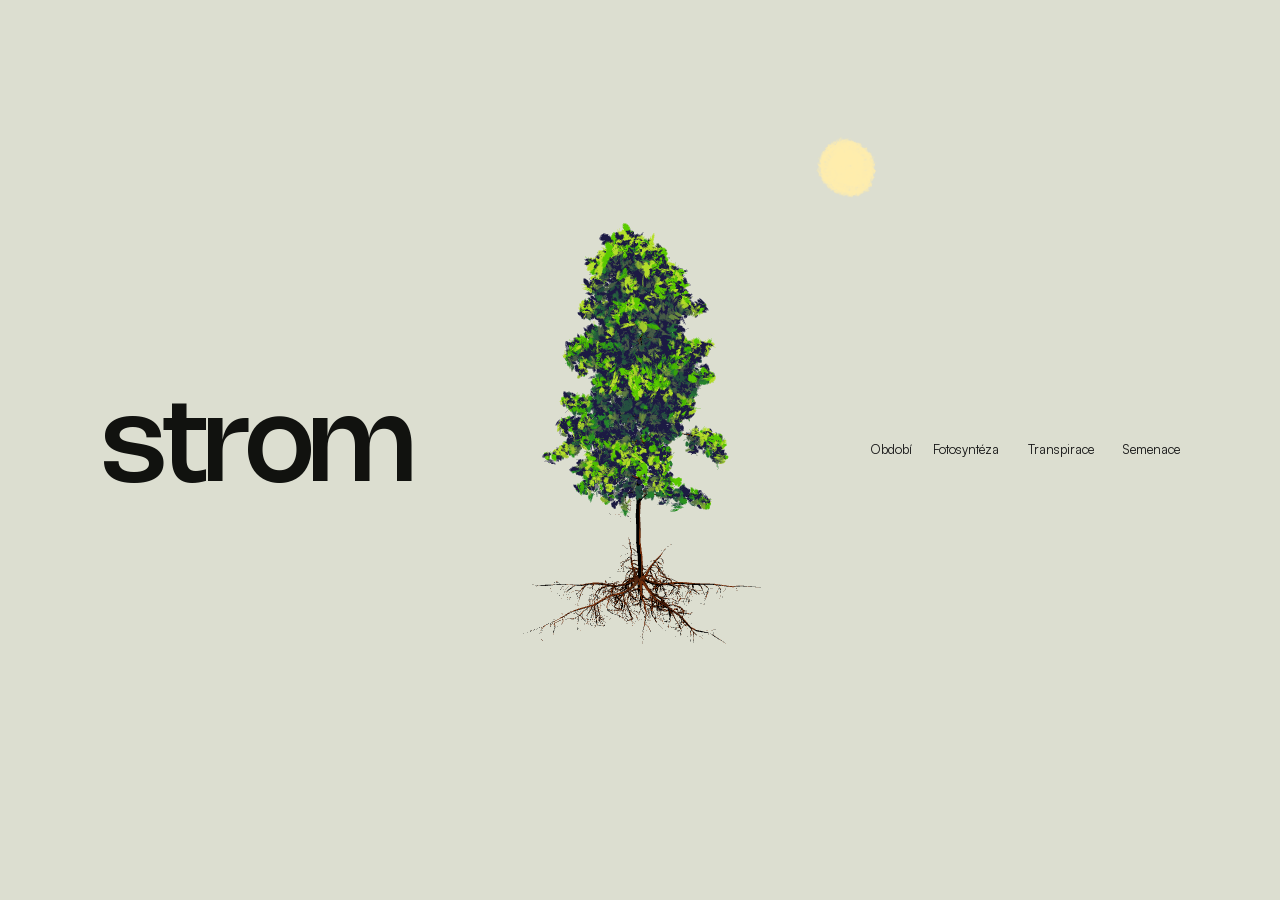
==== pages_build/web_viewer/index.html @ 710487c5 "Set default leaf count to 50000" ====
<!DOCTYPE html>
<html lang="cs">

<head>
  <meta charset="UTF-8">
  <meta name="viewport" content="width=device-width, initial-scale=1.0">
  <title>Život buku — interaktivní strom</title>

  <link rel="preload" href="./web_assets/fonts/Nohemi-VF.ttf" as="font" type="font/ttf" crossorigin>
  <link rel="preload" href="./web_assets/fonts/Satoshi-Variable.ttf" as="font" type="font/ttf" crossorigin>

  <script type="importmap">
  {
    "imports": {
      "three": "./web_assets/vendor/three.module.js",
      "three/addons/": "./web_assets/jsm/"
    }
  }
  </script>

  <style>
    :root {
      --bg-studio: #dcded0;
      --bg-dark: #0f1115;
      --bg-panel: rgba(18, 20, 26, 0.78);
      --bg-panel-border: rgba(255, 255, 255, 0.08);
      --bg-card: rgba(255, 255, 255, 0.04);
      --bg-card-hover: rgba(255, 255, 255, 0.08);
      --accent: #22c55e;
      --accent-glow: rgba(34, 197, 94, 0.25);
      --accent-autumn: #f59e0b;
      --text-main: #f3f4f6;
      --text-muted: #9ca3af;
      --text-dim: #6b7280;
      --font-sans: 'Inter', -apple-system, BlinkMacSystemFont, sans-serif;
      --font-mono: 'JetBrains Mono', monospace;
    }

    * {
      box-sizing: border-box;
      margin: 0;
      padding: 0;
      -webkit-font-smoothing: antialiased;
      user-select: none;
    }

    body {
      font-family: var(--font-sans);
      background-color: var(--bg-studio);
      color: var(--text-main);
      width: 100vw;
      height: 100vh;
      overflow: hidden;
      position: relative;
    }

    #canvas3d {
      position: absolute;
      top: 0;
      left: 0;
      width: 100%;
      height: 100%;
      z-index: 1;
      display: block;
      outline: none;
    }

    /* HEADER BAR */
    .top-bar {
      position: absolute;
      top: 16px;
      left: 20px;
      right: 20px;
      z-index: 10;
      display: flex;
      justify-content: flex-end;
      align-items: center;
      pointer-events: none;
    }

    .brand-card {
      pointer-events: auto;
      background: var(--bg-panel);
      backdrop-filter: blur(16px);
      -webkit-backdrop-filter: blur(16px);
      border: 1px solid var(--bg-panel-border);
      padding: 10px 18px;
      border-radius: 14px;
      display: flex;
      align-items: center;
      gap: 14px;
      box-shadow: 0 10px 30px rgba(0, 0, 0, 0.25);
    }

    .brand-icon {
      width: 38px;
      height: 38px;
      background: linear-gradient(135deg, #22c55e, #15803d);
      border-radius: 10px;
      display: flex;
      align-items: center;
      justify-content: center;
      font-size: 20px;
      box-shadow: 0 4px 12px var(--accent-glow);
    }

    .brand-info h1 {
      font-size: 15px;
      font-weight: 600;
      letter-spacing: -0.01em;
      color: #fff;
    }

    .brand-info p {
      font-size: 11px;
      color: var(--text-muted);
      font-family: var(--font-mono);
    }

    .top-actions {
      pointer-events: auto;
      display: flex;
      align-items: center;
      gap: 10px;
    }

    .manager-controlled.manager-hidden {
      display: none !important;
    }

    body[data-chapter="intro"] .time-playback-panel,
    body[data-chapter="intro"] .manager-controlled {
      display: none !important;
    }

    body:not(.manager-open) #chapterShared {
      display: none !important;
    }

    .action-btn {
      background: var(--bg-panel);
      backdrop-filter: blur(14px);
      border: 1px solid var(--bg-panel-border);
      color: var(--text-main);
      padding: 9px 14px;
      border-radius: 10px;
      font-size: 12px;
      font-weight: 500;
      display: flex;
      align-items: center;
      gap: 8px;
      cursor: pointer;
      transition: all 0.2s cubic-bezier(0.16, 1, 0.3, 1);
      box-shadow: 0 4px 14px rgba(0, 0, 0, 0.2);
    }

    .action-btn:hover {
      background: rgba(255, 255, 255, 0.12);
      border-color: rgba(255, 255, 255, 0.2);
      transform: translateY(-1px);
    }

    .action-btn.active {
      background: var(--accent);
      color: #000;
      font-weight: 600;
      border-color: var(--accent);
      box-shadow: 0 4px 15px var(--accent-glow);
    }

    /* CONTROL DRAWER / PANEL */
    .controls-panel {
      position: absolute;
      top: 80px;
      left: 20px;
      bottom: 20px;
      width: 340px;
      max-width: calc(100vw - 40px);
      background: var(--bg-panel);
      backdrop-filter: blur(20px);
      -webkit-backdrop-filter: blur(20px);
      border: 1px solid var(--bg-panel-border);
      border-radius: 18px;
      z-index: 10;
      display: flex;
      flex-direction: column;
      box-shadow: 0 20px 45px rgba(0, 0, 0, 0.35);
      transition: transform 0.35s cubic-bezier(0.16, 1, 0.3, 1), opacity 0.35s ease;
      overflow: hidden;
    }

    .controls-panel.collapsed {
      transform: translateX(-370px);
      opacity: 0;
      pointer-events: none;
    }

    .panel-header {
      padding: 16px 18px;
      border-bottom: 1px solid var(--bg-panel-border);
      display: flex;
      justify-content: space-between;
      align-items: center;
    }

    .panel-header h2 {
      font-size: 13px;
      font-weight: 600;
      text-transform: uppercase;
      letter-spacing: 0.08em;
      color: var(--text-muted);
    }

    .panel-content {
      padding: 16px 18px;
      overflow-y: auto;
      flex: 1;
      display: flex;
      flex-direction: column;
      gap: 18px;
    }

    .panel-content::-webkit-scrollbar {
      width: 4px;
    }

    .panel-content::-webkit-scrollbar-thumb {
      background: rgba(255, 255, 255, 0.15);
      border-radius: 4px;
    }

    .section-title {
      font-size: 11px;
      font-weight: 600;
      text-transform: uppercase;
      letter-spacing: 0.05em;
      color: var(--text-dim);
      margin-bottom: 8px;
      display: flex;
      align-items: center;
      gap: 6px;
    }

    /* CONTROL GROUPS */
    .control-box {
      background: var(--bg-card);
      border: 1px solid rgba(255, 255, 255, 0.05);
      border-radius: 12px;
      padding: 12px;
      display: flex;
      flex-direction: column;
      gap: 10px;
    }

    /* TOGGLE SWITCHES */
    .toggle-row {
      display: flex;
      justify-content: space-between;
      align-items: center;
      font-size: 12.5px;
      font-weight: 500;
      cursor: pointer;
    }

    .toggle-row:hover span {
      color: #fff;
    }

    .switch {
      position: relative;
      width: 36px;
      height: 20px;
    }

    .switch input {
      opacity: 0;
      width: 0;
      height: 0;
    }

    .slider-switch {
      position: absolute;
      cursor: pointer;
      top: 0;
      left: 0;
      right: 0;
      bottom: 0;
      background-color: rgba(255, 255, 255, 0.15);
      transition: .3s;
      border-radius: 20px;
    }

    .slider-switch:before {
      position: absolute;
      content: "";
      height: 14px;
      width: 14px;
      left: 3px;
      bottom: 3px;
      background-color: white;
      transition: .3s;
      border-radius: 50%;
    }

    input:checked+.slider-switch {
      background-color: var(--accent);
    }

    input:checked+.slider-switch:before {
      transform: translateX(16px);
      background-color: #000;
    }

    /* RANGE SLIDERS */
    .slider-group {
      display: flex;
      flex-direction: column;
      gap: 6px;
    }

    .slider-label {
      display: flex;
      justify-content: space-between;
      font-size: 12px;
      color: var(--text-muted);
    }

    .slider-val {
      font-family: var(--font-mono);
      font-size: 11px;
      color: #fff;
    }

    input[type=range] {
      -webkit-appearance: none;
      width: 100%;
      background: rgba(255, 255, 255, 0.1);
      height: 5px;
      border-radius: 3px;
      outline: none;
    }

    input[type=range]::-webkit-slider-thumb {
      -webkit-appearance: none;
      appearance: none;
      width: 14px;
      height: 14px;
      border-radius: 50%;
      background: var(--accent);
      cursor: pointer;
      box-shadow: 0 0 8px var(--accent-glow);
      transition: transform 0.1s;
    }

    input[type=range]::-webkit-slider-thumb:hover {
      transform: scale(1.2);
    }

    /* BUTTON GRIDS */
    .btn-grid {
      display: grid;
      grid-template-columns: repeat(2, 1fr);
      gap: 6px;
    }

    .grid-btn {
      background: var(--bg-card);
      border: 1px solid rgba(255, 255, 255, 0.06);
      color: var(--text-main);
      padding: 8px 10px;
      border-radius: 8px;
      font-size: 11.5px;
      font-weight: 500;
      text-align: center;
      cursor: pointer;
      transition: all 0.2s;
    }

    .grid-btn:hover {
      background: var(--bg-card-hover);
      border-color: rgba(255, 255, 255, 0.15);
      color: #fff;
    }

    .grid-btn.active {
      background: rgba(34, 197, 94, 0.15);
      border-color: var(--accent);
      color: var(--accent);
      font-weight: 600;
    }

    /* SEASON PRESETS */
    .season-btn-row {
      display: grid;
      grid-template-columns: repeat(4, 1fr);
      gap: 5px;
    }

    .season-btn {
      padding: 7px 4px;
      font-size: 10.5px;
      border-radius: 7px;
      background: var(--bg-card);
      border: 1px solid rgba(255, 255, 255, 0.06);
      color: var(--text-muted);
      cursor: pointer;
      text-align: center;
      transition: all 0.2s;
    }

    .season-btn:hover {
      color: #fff;
      background: var(--bg-card-hover);
    }

    .season-btn.active {
      color: #000;
      font-weight: 600;
    }

    .season-btn.active[data-season="spring"] {
      background: #4ade80;
    }

    .season-btn.active[data-season="summer"] {
      background: #22c55e;
    }

    .season-btn.active[data-season="autumn"] {
      background: #f59e0b;
    }

    .season-btn.active[data-season="latefall"] {
      background: #ea580c;
    }

    /* HUD BOTTOM BAR */
    .hud-bottom {
      position: absolute;
      bottom: 20px;
      right: 20px;
      z-index: 10;
      display: flex;
      gap: 12px;
      pointer-events: none;
    }

    .time-playback-buttons {
      display: flex;
      flex-wrap: nowrap;
      gap: 5px;
    }

    .time-playback-panel {
      pointer-events: auto;
      padding: 8px;
      border: 1px solid var(--bg-panel-border);
      border-radius: 12px;
      background: var(--bg-panel);
      backdrop-filter: blur(14px);
      box-shadow: 0 4px 15px rgba(0, 0, 0, .2);
    }

    .time-playback-buttons button {
      width: 48px;
      height: 48px;
      display: inline-flex;
      align-items: center;
      justify-content: center;
      padding: 6px;
      border: 1px solid var(--bg-panel-border);
      border-radius: 7px;
      background: rgba(255, 255, 255, .05);
      color: var(--text-main);
      font: inherit;
      cursor: pointer;
    }

    .time-playback-buttons button:hover {
      background: rgba(255, 255, 255, .12);
    }

    .time-playback-buttons button[aria-pressed="true"] {
      color: #f6c85f;
      border-color: #f6c85f;
    }

    .time-playback-buttons svg {
      width: 28px;
      height: 28px;
      fill: currentColor;
    }

    .time-playback-buttons .time-pause-play {
      display: none;
    }

    .time-playback-buttons button[aria-pressed="true"] .time-pause-bars {
      display: none;
    }

    .time-playback-buttons button[aria-pressed="true"] .time-pause-play {
      display: inline;
    }

    .time-playback-buttons button:focus-visible {
      outline: 2px solid #f6c85f;
      outline-offset: 2px;
    }

    @media (max-width: 700px) {
      .hud-bottom {
        left: 10px;
        right: 10px;
        bottom: 10px;
        flex-wrap: wrap;
        justify-content: flex-end;
        gap: 6px;
      }

      .stat-pill {
        padding: 7px 9px;
        font-size: 9px;
      }
    }

    .stat-pill {
      pointer-events: auto;
      background: var(--bg-panel);
      backdrop-filter: blur(14px);
      border: 1px solid var(--bg-panel-border);
      border-radius: 12px;
      padding: 8px 14px;
      display: flex;
      align-items: center;
      gap: 8px;
      font-family: var(--font-mono);
      font-size: 11px;
      color: var(--text-muted);
      box-shadow: 0 4px 15px rgba(0, 0, 0, 0.2);
    }

    .stat-pill strong {
      color: #fff;
      font-weight: 600;
    }

    .stat-dot {
      width: 7px;
      height: 7px;
      border-radius: 50%;
      background: var(--accent);
      box-shadow: 0 0 6px var(--accent);
    }

    /* LOADING SCREEN */
    #loader {
      position: absolute;
      top: 0;
      left: 0;
      width: 100%;
      height: 100%;
      background: #11141a;
      z-index: 100;
      display: flex;
      flex-direction: column;
      align-items: center;
      justify-content: center;
      gap: 18px;
      transition: opacity 0.5s ease, visibility 0.5s;
    }

    #loader.hidden {
      opacity: 0;
      visibility: hidden;
      pointer-events: none;
    }

    .spinner {
      width: 50px;
      height: 50px;
      border: 3px solid rgba(34, 197, 94, 0.15);
      border-top-color: var(--accent);
      border-radius: 50%;
      animation: spin 0.9s cubic-bezier(0.5, 0, 0.5, 1) infinite;
    }

    @keyframes spin {
      to {
        transform: rotate(360deg);
      }
    }

    .load-text {
      font-size: 14px;
      font-weight: 500;
      color: #fff;
      letter-spacing: -0.01em;
    }

    .load-subtext {
      font-size: 11.5px;
      color: var(--text-muted);
      font-family: var(--font-mono);
    }

    .progress-bar-container {
      width: 260px;
      height: 5px;
      background: rgba(255, 255, 255, 0.1);
      border-radius: 3px;
      overflow: hidden;
    }

    .progress-bar {
      width: 0%;
      height: 100%;
      background: linear-gradient(90deg, #22c55e, #a3e635);
      transition: width 0.2s ease;
    }

    /* TOAST MESSAGE */
    #toast {
      position: absolute;
      top: 80px;
      left: 50%;
      transform: translateX(-50%) translateY(-20px);
      background: rgba(18, 20, 26, 0.9);
      backdrop-filter: blur(12px);
      border: 1px solid rgba(255, 255, 255, 0.15);
      color: #fff;
      padding: 10px 20px;
      border-radius: 10px;
      font-size: 12.5px;
      font-weight: 500;
      opacity: 0;
      pointer-events: none;
      transition: all 0.3s cubic-bezier(0.16, 1, 0.3, 1);
      z-index: 50;
      box-shadow: 0 10px 25px rgba(0, 0, 0, 0.3);
    }

    #toast.show {
      transform: translateX(-50%) translateY(0);
      opacity: 1;
    }

    /* DRIP ZONE HOVER WINDOW (MONOCHROMATIC & NO EMOJI) */
    .drip-hover-card {
      position: fixed;
      z-index: 90;
      background: #14171d;
      border: 1px solid rgba(255, 255, 255, 0.16);
      border-radius: 8px;
      padding: 10px 14px;
      width: 250px;
      box-shadow: 0 12px 28px rgba(0, 0, 0, 0.55);
      pointer-events: none;
      opacity: 0;
      transform: translate(-50%, -100%) translateY(4px);
      transition: opacity 0.18s ease, transform 0.18s cubic-bezier(0.16, 1, 0.3, 1);
    }

    .drip-hover-card.visible {
      opacity: 1;
      transform: translate(-50%, -100%) translateY(-14px);
    }

    .drip-hover-title {
      font-size: 13px;
      font-weight: 600;
      color: #ffffff;
      margin-bottom: 4px;
      letter-spacing: -0.01em;
    }

    .drip-hover-desc {
      font-size: 11px;
      line-height: 1.45;
      color: #9ca3af;
      font-weight: 400;
    }
  </style>
  <link rel="stylesheet" href="./kapitoly/chapters.css?v=soon-title-3">
  <link rel="stylesheet" href="./okna/tree_annotations.css?v=affinity-double-rail-6">
  <link rel="stylesheet" href="./okna/element_ui_okna_vzhled.css?v=adjustable-value-1">
</head>

<body>

  <!-- 3D Canvas -->
  <canvas id="canvas3d"></canvas>
  <p class="chapter-sun-title" lang="en">soon ....</p>

  <!-- Top Bar -->
  <div class="top-bar">
    <div class="top-actions">
      <button class="action-btn manager-controlled manager-hidden" id="btnSaveCameraView"
        title="Uložit tento pohled kamery pro příští spuštění">
        <span>⌖ Uložit pohled</span>
      </button>
      <button class="action-btn manager-controlled manager-hidden" id="btnTogglePanel" title="Zobrazit/skrýt nastavení">
        <span>⚙ Nastavení</span>
      </button>
    </div>
  </div>

  <!-- Left Control Panel -->
  <div class="controls-panel" id="controlsPanel">
    <div class="panel-header">
      <h2>Nastavení modelu & scény</h2>
      <span class="slider-val">FPS: <strong id="valFps">—</strong></span>
      <button class="action-btn" id="btnClosePanel" style="padding: 4px 8px; font-size: 10px;">✕</button>
    </div>

    <div class="panel-content">
      <!-- 1. ROČNÍ OBDOBÍ / LISTOVÍ -->
      <div class="control-box">
        <div class="section-title">🍃 Sezóna & Barva listí</div>
        <div class="season-btn-row">
          <button class="season-btn" data-season="spring">Jaro</button>
          <button class="season-btn" data-season="summer">Léto</button>
          <button class="season-btn active" data-season="autumn">Podzim</button>
          <button class="season-btn" data-season="latefall">Pozdní</button>
        </div>
        <div class="slider-group" style="margin-top: 4px;">
          <div class="slider-label">
            <span>Posun barevného tónu</span>
            <span class="slider-val" id="valSeason">50 %</span>
          </div>
          <input type="range" id="sliderSeason" min="0" max="100" value="50"
            title="Nejdřív schnou listy s nejdelší cestou po větvích od paty kmene. Skupiny listů mají mírně náhodné pořadí. Barva stínu zůstává stejná.">
        </div>
        <div class="slider-group" style="margin-top: 12px;">
          <div class="slider-label">
            <label for="sliderDryingSpeed">Rychlost přechodu do červené</label>
            <span class="slider-val" id="valDryingSpeed">0,50×</span>
          </div>
          <input type="range" id="sliderDryingSpeed" min="1" max="300" step="1" value="50"
            title="Rozsah 0,01× až 3,00×. Doleva: pomalejší přechod přes žlutou a oranžovou. Doprava: rychlejší přechod do červené.">
        </div>
        <div class="slider-group" style="margin-top: 12px;">
          <div class="slider-label">
            <label for="sliderYellowPhase">Délka žluté fáze</label>
            <span class="slider-val" id="valYellowPhase">65 %</span>
          </div>
          <input type="range" id="sliderYellowPhase" min="0" max="100" step="1" value="65"
            title="Doleva: rychlejší přechod ze žluté do červené. Doprava: delší žlutá fáze až do 100 %.">
        </div>
        <div class="slider-group" style="margin-top: 12px;">
          <div class="slider-label">
            <label for="sliderLeafFallSpeed">Rychlost padání listů</label>
            <span class="slider-val" id="valLeafFallSpeed">150 %</span>
          </div>
          <input type="range" id="sliderLeafFallSpeed" min="25" max="300" step="5" value="150"
            title="Doleva: pomalejší padání. Doprava: rychlejší padání.">
        </div>
        <div class="slider-group" style="margin-top: 12px;">
          <div class="slider-label">
            <label for="sliderLeafFallAmount">Kolik listů spadne za sekundu</label>
            <span class="slider-val" id="valLeafFallAmount">700</span>
          </div>
          <input type="range" id="sliderLeafFallAmount" min="1" max="30000" step="1" value="700"
            title="Rychlost opadávání: přibližný počet listů, které se uvolní za sekundu.">
        </div>
        <div class="btn-grid" style="margin-top: 12px;">
          <button class="grid-btn active" id="btnLeafFall" aria-pressed="true">🍂 Opadávání: zapnuto</button>
        </div>
        <div class="slider-group" style="margin-top: 12px;">
          <div class="slider-label">
            <label for="sliderDryingSharpness">Ostrost hranice schnutí</label>
            <span class="slider-val" id="valDryingSharpness">100 %</span>
          </div>
          <input type="range" id="sliderDryingSharpness" min="0" max="100" step="1" value="100"
            title="Doleva: široké pásmo přechodu přes více skupin listů. Doprava: úzká hranice přibližně přes 1–2 sousední skupiny.">
        </div>
        <div class="slider-group" style="margin-top: 12px;">
          <div class="slider-label">
            <label for="sliderLeafSize">Velikost listů</label>
            <span class="slider-val" id="valLeafSize">100 %</span>
          </div>
          <input type="range" id="sliderLeafSize" min="25" max="250" step="5" value="100">
        </div>
        <div class="slider-group">
          <div class="slider-label">
            <label for="sliderLeafCount">Počet listů</label>
            <span class="slider-val" id="valLeafCount">50 000</span>
          </div>
          <input type="range" id="sliderLeafCount" min="0" max="90000" step="1" value="50000">
        </div>
      </div>

      <div class="control-box">
        <div class="section-title">Větřík</div>
        <div class="slider-group">
          <div class="slider-label">
            <label for="sliderLeafWind">Síla větru v listech</label>
            <span class="slider-val" id="valLeafWind">25 %</span>
          </div>
          <input type="range" id="sliderLeafWind" min="0" max="300" step="1" value="25"
            title="0 %: bez větru. 100 %: jemný vítr. 300 %: silný vítr.">
        </div>
      </div>

      <!-- TOON / CEL-SHADING (BLENDER NPR) -->
      <div class="control-box">
        <div class="section-title">🎨 Toon / Cel-Shading (Blender NPR)</div>
        <div class="btn-grid">
          <button class="grid-btn active" data-toon="3step">Blender (2 barvy)</button>
          <button class="grid-btn" data-toon="none">Plynulý přechod</button>
        </div>
        <div class="slider-group" style="margin-top: 10px;">
          <div class="slider-label">
            <span>Černo-modrý stín (Color Ramp práh)</span>
            <span class="slider-val" id="valRamp">1.00 (Blender)</span>
          </div>
          <input type="range" id="sliderRamp" min="10" max="150" value="100">
        </div>
        <div class="section-title" style="margin-top: 12px;">✂️ Vykreslení Alfy (Okraje štětce)</div>
        <div class="btn-grid">
          <button class="grid-btn active" data-alphamode="2">Alpha Hashed (Blender)</button>
          <button class="grid-btn" data-alphamode="1">Hladké okraje</button>
          <button class="grid-btn" data-alphamode="0" style="grid-column: span 2;">Ostrý Cutout</button>
        </div>
        <div class="slider-group" style="margin-top: 12px;">
          <div class="slider-label">
            <label for="sliderLeafEdgeTransition">Alfa přechod na okrajích</label>
            <span class="slider-val" id="valLeafEdgeTransition">0 % (původní)</span>
          </div>
          <input type="range" id="sliderLeafEdgeTransition" min="0" max="300" step="5" value="0"
            title="0 %: původní alfa maska z Blenderu, 100–300 %: dodatečné měkké prolnutí">
        </div>
        <div class="slider-group" style="margin-top: 12px;">
          <div class="slider-label">
            <label for="sliderLeafAlpha">Síla alfy listů</label>
            <span class="slider-val" id="valLeafAlpha">100 %</span>
          </div>
          <input type="range" id="sliderLeafAlpha" min="0" max="200" step="5" value="100">
        </div>
      </div>

      <!-- 2. VIDITELNOST ČÁSTÍ -->
      <div class="control-box">
        <div class="section-title">🧩 Části stromu</div>
        <div class="toggle-row">
          <span id="canopyLeafCountLabel">🍃 Koruna a listy (50 000 listů)</span>
          <label class="switch">
            <input type="checkbox" id="chkLeaves" checked>
            <span class="slider-switch"></span>
          </label>
        </div>
        <div class="toggle-row">
          <span>🪵 Kmen a větve</span>
          <label class="switch">
            <input type="checkbox" id="chkTrunk" checked>
            <span class="slider-switch"></span>
          </label>
        </div>
        <div class="toggle-row">
          <span>🌿 Kořenový systém</span>
          <label class="switch">
            <input type="checkbox" id="chkRoots" checked>
            <span class="slider-switch"></span>
          </label>
        </div>
        <div class="toggle-row">
          <span>🌱 Řez terénem (Hladina půdy Z=0)</span>
          <label class="switch">
            <input type="checkbox" id="chkGround">
            <span class="slider-switch"></span>
          </label>
        </div>
        <div class="toggle-row">
          <span>💧 Okapová linie koruny (Drip Line)</span>
          <label class="switch">
            <input type="checkbox" id="chkQuickDrip">
            <span class="slider-switch"></span>
          </label>
        </div>
      </div>

      <!-- 2b. CÉVNÍ SYSTÉM / TOK MÍZY (3D TRUBICE) -->
      <div class="control-box">
        <div class="section-title">💧 Cévní systém & Tok mízy (3D Trubice)</div>
        <div class="toggle-row">
          <span>💧 Zobrazit modré linky toku</span>
          <label class="switch">
            <input type="checkbox" id="chkSapFlow">
            <span class="slider-switch"></span>
          </label>
        </div>
        <!-- SLIDER PRŮHLEDNOSTI MODRÉ LINKY (OPACITY) -->
        <div class="slider-group" style="margin-top: 10px;">
          <div class="slider-label">
            <span>Průhlednost modré linky (Opacity)</span>
            <span class="slider-val" id="valSapOpacity">100%</span>
          </div>
          <input type="range" id="sliderSapOpacity" min="0" max="100" value="100">
        </div>

        <!-- SLIDER ZÁSOBY VODY VE STROMU V LITRECH -->
        <div class="slider-group"
          style="margin-top: 10px; padding: 10px; background: rgba(56, 189, 248, 0.08); border: 1px solid rgba(56, 189, 248, 0.25); border-radius: 8px;">
          <div class="slider-label">
            <span style="font-weight: 700; color: #38bdf8;">💧 Voda ve stromu (litry)</span>
            <span class="slider-val" id="valTreeWater" style="font-weight: 700; color: #38bdf8; font-size: 13px;">6
              l/h</span>
          </div>
          <input type="range" id="sliderTreeWater" min="0" max="120" step="0.06" value="6"
            aria-label="Voda dodaná ke kořenům v litrech za hodinu">
          <div
            style="display: flex; justify-content: space-between; font-size: 9.5px; color: #64748b; margin-top: 3px;">
            <span>0 L (uschnutí)</span>
            <span style="color: #38bdf8; font-weight: 600;">800 L (normál)</span>
            <span>1500 L (maximum)</span>
          </div>
          <div id="statusTreeWater"
            style="margin-top: 6px; font-size: 11px; font-weight: 600; color: #10b981; line-height: 1.35;">
            🟢 Optimální turgor (100% hydratace pletiv)
          </div>
          <div id="droughtBarContainer"
            style="display: none; margin-top: 7px; padding-top: 6px; border-top: 1px solid rgba(255,255,255,0.08);">
            <div
              style="display: flex; justify-content: space-between; font-size: 10px; color: #fbbf24; margin-bottom: 3px;">
              <span id="droughtBarLabel">🍂 Postup schnutí listů:</span>
              <span id="droughtBarVal" style="font-family: var(--font-mono); font-weight: 700;">0%</span>
            </div>
            <div style="width: 100%; height: 6px; background: rgba(0,0,0,0.5); border-radius: 3px; overflow: hidden;">
              <div id="droughtBarFill"
                style="width: 0%; height: 100%; background: linear-gradient(90deg, #f59e0b, #ef4444); transition: width 0.1s linear;">
              </div>
            </div>
          </div>
        </div>

        <div class="slider-group" style="margin-top: 8px;">
          <div class="slider-label">
            <label for="sliderLeafRegrowthSpeed">Rychlost růstu nových listů</label>
            <span class="slider-val" id="valLeafRegrowthSpeed">100 %</span>
          </div>
          <input type="range" id="sliderLeafRegrowthSpeed" min="10" max="300" step="5" value="100">
        </div>

        <div class="slider-group" style="margin-top: 10px;">
          <div class="slider-label">
            <span>Základní tloušťka linky (Poloměr)</span>
            <span class="slider-val" id="valSapThickness">0.08 m</span>
          </div>
          <input type="range" id="sliderSapThickness" min="1" max="30" value="8">
        </div>
        <div class="slider-group" style="margin-top: 8px;">
          <div class="slider-label">
            <span>Rychlost proudění</span>
            <span class="slider-val" id="valSapSpeed">1.0×</span>
          </div>
          <input type="range" id="sliderSapSpeed" min="0" max="250" value="100">
        </div>
        <div class="slider-group" style="margin-top: 8px;">
          <div class="slider-label">
            <span>Intenzita záře / neonu</span>
            <span class="slider-val" id="valSapGlow">100%</span>
          </div>
          <input type="range" id="sliderSapGlow" min="20" max="250" value="100">
        </div>
        <div class="toggle-row" style="margin-top: 8px;">
          <span>✨ Prosvítání dřevem (X-Ray)</span>
          <label class="switch">
            <input type="checkbox" id="chkSapXray" checked>
            <span class="slider-switch"></span>
          </label>
        </div>
        <div class="toggle-row" style="margin-top: 8px;">
          <span>🤖 Trasování podle nejtlustšího kmene</span>
          <span
            style="font-size: 11px; color: var(--accent); font-family: var(--font-mono); font-weight: 600;">Automatické</span>
        </div>
        <div class="toggle-row" style="margin-top: 8px;">
          <span style="display: flex; align-items: center; gap: 6px;">
            <span
              style="display: inline-block; width: 9px; height: 9px; border-radius: 50%; background: #ffd700; box-shadow: 0 0 6px #ffd700;"></span>
            <span>Proud fotonů (Světlo)</span>
          </span>
          <label class="switch">
            <input type="checkbox" id="chkPhotonLine" checked>
            <span class="slider-switch"></span>
          </label>
        </div>
        <div class="toggle-row" style="margin-top: 8px;">
          <span style="display: flex; align-items: center; gap: 6px;">
            <span
              style="display: inline-block; width: 9px; height: 9px; border-radius: 50%; background: #38bdf8; box-shadow: 0 0 6px #38bdf8;"></span>
            <span>Bubliny kyslíku (O₂)</span>
          </span>
          <label class="switch">
            <input type="checkbox" id="chkOxygenLine" checked>
            <span class="slider-switch"></span>
          </label>
        </div>
        <div class="slider-group" style="margin-top: 8px;">
          <div class="slider-label">
            <label for="sliderOxygenSize">Velikost bublin O₂</label>
            <span class="slider-val" id="valOxygenSize">150 %</span>
          </div>
          <input type="range" id="sliderOxygenSize" min="25" max="400" step="5" value="150">
        </div>
        <div class="slider-group" style="margin-top: 8px;">
          <div class="slider-label">
            <label for="sliderOxygenSpawnDistance">Vzdálenost vzniku bublin</label>
            <span class="slider-val" id="valOxygenSpawnDistance">1.5 bodu</span>
          </div>
          <input type="range" id="sliderOxygenSpawnDistance" min="0" max="30" step="0.1" value="1.5">
        </div>
      </div>

      <!-- 2c. OKAPOVÁ ZÓNA KORUNY (DRIP LINE & VLÁHA) -->
      <div class="control-box">
        <div class="section-title">💧 Okapová zóna koruny (Drip Line)</div>
        <div class="toggle-row">
          <span>💧 Zobrazit okapovou linii</span>
          <label class="switch">
            <input type="checkbox" id="chkDripLine">
            <span class="slider-switch"></span>
          </label>
        </div>
        <div class="toggle-row">
          <span>🌧️ Padající kapky vody (Drip efekt)</span>
          <label class="switch">
            <input type="checkbox" id="chkDripRain" checked>
            <span class="slider-switch"></span>
          </label>
        </div>

        <div class="slider-group" style="margin-top: 10px;">
          <div class="slider-label">
            <span>Tloušťka bílé linie</span>
            <span class="slider-val" id="valDripThickness">0.05 m</span>
          </div>
          <input type="range" id="sliderDripThickness" min="2" max="15" value="5">
        </div>

        <div class="slider-group" style="margin-top: 8px;">
          <div class="slider-label">
            <span>Průhlednost bílé linie (Opacity)</span>
            <span class="slider-val" id="valDripGlow">95%</span>
          </div>
          <input type="range" id="sliderDripGlow" min="10" max="100" value="95">
        </div>
        <div class="toggle-row" style="margin-top: 8px;">
          <span>Informační okno</span>
          <span style="font-size: 11px; color: #38bdf8; font-family: var(--font-mono); font-weight: 500;">Při najetí
            myší</span>
        </div>
        <div class="toggle-row" style="margin-top: 8px;">
          <span>Biologická funkce</span>
          <span style="font-size: 11px; color: #38bdf8; font-family: var(--font-mono); font-weight: 600;">Okapová
            linie</span>
        </div>
      </div>

      <!-- 3. OSVĚTLENÍ (BLENDER REPLIKACE) -->
      <div class="control-box">
        <div class="section-title">☀️ Slunce</div>
        <div class="slider-group">
          <div class="slider-label">
            <span>Síla slunce</span>
            <span class="slider-val" id="valSun">100%</span>
          </div>
          <input type="range" id="sliderSun" min="0" max="250" value="100">
        </div>
        <div class="slider-group">
          <div class="slider-label">
            <span>Hloubka zastínění koruny</span>
            <span class="slider-val" id="valCanopyAO">45%</span>
          </div>
          <input type="range" id="sliderCanopyAO" min="0" max="100" value="45" aria-label="Hloubka zastínění koruny"
            title="Měkké zastínění spodních a vnitřních listů podle hustoty koruny">
        </div>
        <div class="slider-group">
          <div class="slider-label">
            <span>Rotace slunce / Úhel dopadu</span>
            <span class="slider-val" id="valLightRot">0°</span>
          </div>
          <input type="range" id="sliderLightRot" min="0" max="360" value="0">
        </div>
        <div class="slider-group" style="margin-top: 8px;">
          <div class="slider-label">
            <span>Výška slunce nad obzorem (Elevace)</span>
            <span class="slider-val" id="valSunElevation">45°</span>
          </div>
          <input type="range" id="sliderSunElevation" min="-90" max="90" value="45">
        </div>
        <div class="toggle-row">
          <span>Měkké stíny (PCF Soft)</span>
          <label class="switch">
            <input type="checkbox" id="chkShadows" checked>
            <span class="slider-switch"></span>
          </label>
        </div>
        <div class="toggle-row">
          <span>☀️ Zobrazit směr paprsků a popisky</span>
          <label class="switch">
            <input type="checkbox" id="chkSunHelper">
            <span class="slider-switch"></span>
          </label>
        </div>
      </div>

    </div>
  </div>

  <!-- HUD Bottom Bar -->
  <div class="hud-bottom">
    <div class="time-playback-buttons time-playback-panel" role="group" aria-label="Běh času">
      <button type="button" id="btnTimeSlower" aria-pressed="false" aria-label="Zpomalit čas na 0,5×"
        title="Zpomalit čas na 0,5× · druhým kliknutím 1×">
        <svg viewBox="0 0 24 24" aria-hidden="true">
          <path d="M12 5v14L2 12zM22 5v14l-10-7z" />
        </svg>
      </button>
      <button type="button" id="btnTimePause" aria-pressed="false" aria-label="Pozastavit čas" title="Pozastavit čas">
        <svg viewBox="0 0 24 24" aria-hidden="true">
          <g class="time-pause-bars">
            <rect x="6" y="4" width="4" height="16" rx="1" />
            <rect x="14" y="4" width="4" height="16" rx="1" />
          </g>
          <path class="time-pause-play" d="M7 4v16l13-8z" />
        </svg>
      </button>
      <button type="button" id="btnTimeFaster" aria-pressed="false" aria-label="Rychlost času 2×"
        title="Rychlost 2× · druhým kliknutím 1×">
        <svg viewBox="0 0 24 24" aria-hidden="true">
          <path d="M2 5v14l10-7zM12 5v14l10-7z" />
        </svg>
      </button>
      <button type="button" id="btnTimeReset" aria-label="Resetovat strom na léto"
        title="Resetovat strom na výchozí léto">
        <svg viewBox="0 0 24 24" aria-hidden="true">
          <path d="M12 5V2L7 6.5 12 11V8a5 5 0 1 1-4.58 7H5.26A7 7 0 1 0 12 5z" />
        </svg>
      </button>
    </div>
    <div class="stat-pill manager-controlled manager-hidden">
      <span>Výška: <strong id="valTreeHeight">—</strong></span>
    </div>
  </div>

  <!-- Loading Overlay -->
  <div id="loader">
    <div class="spinner"></div>
    <div class="load-text">Načítám 3D model stromu...</div>
    <div class="progress-bar-container">
      <div class="progress-bar" id="progressBar"></div>
    </div>
    <div class="load-subtext" id="loadProgressText">Připravuji geometrii, materiály a osvětlení...</div>
  </div>

  <!-- Toast Notification -->
  <div id="toast"></div>

  <!-- Drip Zone Hover Window (Monochromatic, No Emoji) -->
  <div id="dripTooltip" class="drip-hover-card">
    <div class="drip-hover-title">Okapová zóna</div>
    <div class="drip-hover-desc">Projekce obvodu koruny na terén. Místo stékání srážkové vody z okraje koruny a hlavní
      vrstva savých kořenů.</div>
  </div>

  <!-- THREE.JS APPLICATION SCRIPT -->
  <script type="module">
    import * as THREE from 'three';
    import { OrbitControls } from 'three/addons/controls/OrbitControls.js?v=zoom-pixel-ratio-1';
    import { setupLeafBreeze } from './listy/leaf_breeze.js?v=perf-opt-1';
    import { GLTFLoader } from 'three/addons/loaders/GLTFLoader.js';
    import { PhotolysisSystem } from './vykreslovani/photolysis_system.js?v=winter-particles-2';
    import { loadBarkReference, loadBarkAttributes, attachBarkAttributes, createBarkMaterial } from './vykreslovani/bark_material.js?v=opt-lut-1';
    import { loadLeafReference, loadLeafAttributes, attachLeafAttributes, createLeafMaterial, createLeafDepthMaterial, setLeafEdgeTransition } from './vykreslovani/leaf_material.js?v=perf-opt-1';
    import { LeafControls } from './listy/leaf_controls.js?v=perf-opt-1';
    import { crossedSpring } from './listy/leaf_growth_timing.js?v=1';
    import { advanceDroughtLeaves, droughtLeafFall } from './listy/drought_leaf_animation.js?v=1';
    import { loadBranchDryingReference, branchDryingFrontWidth } from './listy/leaf_branch_drying.js?v=3';
    import { CanopyOcclusion } from './vykreslovani/canopy_occlusion.js?v=sky-opt-1';
    import { createSunClouds } from './vykreslovani/sun_clouds.js?v=2';
    import { createWaterBrushMaterial, addWaterBrushAttributes } from './vykreslovani/water_brush.js?v=highlight-width-3';
    import { TreeEcology, SEASONS, MODEL_MINUTES_PER_SECOND } from './ekologie/tree_ecology.js?v=light-consumption-1';
    import { createChapters } from './kapitoly/chapters.js?v=adjustable-value-1';
    import { createSeedChapter } from './kapitoly/seed_chapter.js';
    import { createTreeBird } from './vykreslovani/tree_bird.js?v=perch-grid-1';
    import { createSeasonRing } from './obdobi/season_ring.js?v=season-boundary-1';
    import { createIntroForest } from './obdobi/intro_forest.js?v=perf-opt-1';
    import { seasonColorForPosition } from './obdobi/season_timeline.js?v=beech-calendar-1';
    import {
      BEECH_CALENDAR, seasonDayForPosition, beechLeafFallProgress,
      monthClockForSeason, solarHoursForMonthClock
    } from './obdobi/beech_phenology.js?v=month-clock-1';

    const ecology = new TreeEcology();

    // UI ELEMENTS
    const canvas = document.getElementById('canvas3d');
    const loader = document.getElementById('loader');
    const progressBar = document.getElementById('progressBar');
    const loadProgressText = document.getElementById('loadProgressText');
    const valFps = document.getElementById('valFps');
    const toast = document.getElementById('toast');
    const sliderSunEl = document.getElementById('sliderSun');
    const sliderLeafFallAmountEl = document.getElementById('sliderLeafFallAmount');
    const sliderSapSpeedEl = document.getElementById('sliderSapSpeed');
    const sliderSapGlowEl = document.getElementById('sliderSapGlow');
    const chkSapWaterLabelEl = document.getElementById('chkSapWaterLabel');

    function showToast(msg) {
      toast.textContent = msg;
      toast.classList.add('show');
      setTimeout(() => toast.classList.remove('show'), 2500);
    }

    // 1. SCENE & RENDERER SETUP
    const scene = new THREE.Scene();
    const studioColor = new THREE.Color(0xdcded0); // Exact Blender background
    scene.background = studioColor;

    // Keep the page canvas opaque. MSAA resolves leaf coverage against the
    // scene background; a second browser alpha composite would add pale halos.
    const rendererOptions = {
      alpha: false,
      depth: true,
      stencil: true,
      antialias: true,
      powerPreference: 'high-performance',
      preserveDrawingBuffer: false
    };
    const renderContext = canvas.getContext('webgl2', rendererOptions) || canvas.getContext('webgl', rendererOptions);
    const renderer = new THREE.WebGLRenderer({ canvas, context: renderContext, ...rendererOptions });
    let maxRenderPixelRatio = Math.min(window.devicePixelRatio || 1, 1.5);
    let activeRenderPixelRatio = maxRenderPixelRatio;
    renderer.setPixelRatio(activeRenderPixelRatio);
    renderer.setSize(window.innerWidth, window.innerHeight);
    renderer.toneMapping = THREE.NoToneMapping;
    renderer.toneMappingExposure = 1.08;
    renderer.shadowMap.enabled = true;
    renderer.shadowMap.type = THREE.PCFSoftShadowMap;
    // Camera motion does not change the tree's light-space depth. Reuse all
    // shadow map until a caster, its alpha mask, or the sun changes.
    renderer.shadowMap.autoUpdate = false;
    let lastPeriodicShadowUpdate = -Infinity;
    function invalidateShadows() {
      renderer.shadowMap.needsUpdate = true;
      lastPeriodicShadowUpdate = performance.now();
    }
    invalidateShadows();


    // 2. CAMERA SETUP (EXACT BLENDER CAMERA PARAMETERS)
    // Blender: loc = [37.91, -28.07, 18.18], Blender Z-up -> glTF Y-up: [37.91, 18.18, 28.07]
    const camera = new THREE.PerspectiveCamera(43, window.innerWidth / window.innerHeight, 0.5, 300);
    const treeHorizontalShift = 0;
    function updateCameraProjection() {
      const width = window.innerWidth;
      const height = window.innerHeight;
      camera.setViewOffset(width, height, -Math.round(width * treeHorizontalShift), 0, width, height);
    }
    updateCameraProjection();
    const blenderCamPos = new THREE.Vector3(37.9, 18.2, 28.1);
    const treeTarget = new THREE.Vector3(0, 11.5, 0); // Tree center
    camera.position.copy(blenderCamPos);

    // 3. ORBIT CONTROLS
    const controls = new OrbitControls(camera, renderer.domElement);
    controls.target.copy(treeTarget);
    controls.enableDamping = true;
    controls.dampingFactor = 0.15;
    controls.enablePan = true;
    controls.screenSpacePanning = true;
    controls.addEventListener('change', () => {
      // Right-drag can change the height, but the orbit axis stays on the trunk.
      const offsetX = controls.target.x - treeTarget.x;
      const offsetZ = controls.target.z - treeTarget.z;
      camera.position.x -= offsetX;
      camera.position.z -= offsetZ;
      controls.target.x = treeTarget.x;
      controls.target.z = treeTarget.z;
    });
    controls.minDistance = 17;
    controls.maxDistance = 140;
    controls.maxPolarAngle = Math.PI - 0.02; // Allow viewing roots from below
    const savedCameraViewKey = 'strom.camera-view.v1';
    try {
      const savedCameraView = JSON.parse(localStorage.getItem(savedCameraViewKey) || 'null');
      if (Array.isArray(savedCameraView?.position) && savedCameraView.position.length === 3
        && savedCameraView.position.every(Number.isFinite)) {
        camera.position.fromArray(savedCameraView.position);
        controls.target.copy(treeTarget);
        if (Number.isFinite(savedCameraView?.target?.[1])) {
          controls.target.y = savedCameraView.target[1];
        }
        controls.update();
      }
    } catch { /* A missing or invalid saved view keeps the default camera. */ }
    document.getElementById('btnSaveCameraView').addEventListener('click', () => {
      try {
        localStorage.setItem(savedCameraViewKey, JSON.stringify({
          position: camera.position.toArray(),
          target: controls.target.toArray()
        }));
        showToast('Pohled kamery uložen pro příští spuštění');
      } catch {
        showToast('Pohled kamery se nepodařilo uložit');
      }
    });

    // 4. One sun with daytime ambient fill and moonlight at night.
    const lightsGroup = new THREE.Group();
    scene.add(lightsGroup);
    const sunStrength = 50.4;
    // Sky fill comes from above; the ground contributes no light from below.
    const daytimeAmbient = new THREE.HemisphereLight(0xe4edff, 0x000000, 0);
    daytimeAmbient.position.set(0, 1, 0);
    scene.add(daytimeAmbient);
    const sun1 = new THREE.DirectionalLight(0xffffff, sunStrength);
    sun1.name = 'Canopy Sun';
    sun1.color.setRGB(1.2123382850, 0.9605242564, 0.7617739723);
    sun1.target.position.set(0, 10, 0);
    scene.add(sun1.target);
    const sunAzimuths = [THREE.MathUtils.degToRad(57.25)];
    const initialPitch = THREE.MathUtils.degToRad(45);
    sun1.position.set(86.1 * Math.cos(initialPitch) * Math.cos(sunAzimuths[0]),
      86.1 * Math.sin(initialPitch), 86.1 * Math.cos(initialPitch) * Math.sin(sunAzimuths[0])).add(sun1.target.position);
    sun1.castShadow = true;
    sun1.shadow.mapSize.set(1024, 1024);
    Object.assign(sun1.shadow.camera, { near: 35, far: 135, left: -17, right: 17, top: 22, bottom: -16 });
    sun1.shadow.bias = -0.0003;
    sun1.shadow.normalBias = 0.015;
    sun1.shadow.radius = 2;
    lightsGroup.add(sun1);
    const allSuns = [sun1];

    // Moon opposite the sun, with its original soft blue light.
    const moonLight = new THREE.DirectionalLight(0xb9d2ff, 0);
    moonLight.target = sun1.target;
    scene.add(moonLight);
    const moonMaterial = new THREE.MeshBasicMaterial({
      color: 0xdce7ff, transparent: true, opacity: 0, toneMapped: false
    });
    // Roughly half a degree across at the sky radius below.
    const moonMesh = new THREE.Mesh(new THREE.SphereGeometry(0.32, 24, 16), moonMaterial);
    moonMesh.visible = false;
    scene.add(moonMesh);

    // 4b. VIZUÁLNÍ UKAZATEL SMĚRU SVĚTLA & SLUNCE V PROSTORU (Ukaž odkud jde světlo)
    const sunHelpersGroup = new THREE.Group();
    sunHelpersGroup.visible = false;
    lightsGroup.add(sunHelpersGroup);

    // Visible sun disc, independent of the optional direction helpers.
    // Render the supplied PNG directly, including all original brush coverage.
    const sunSurfaceTexture = new THREE.TextureLoader().load('./web_assets/sun_brush_user.png?v=92a8bc3f');
    sunSurfaceTexture.colorSpace = THREE.SRGBColorSpace;
    sunSurfaceTexture.generateMipmaps = false;
    sunSurfaceTexture.minFilter = THREE.LinearFilter;
    sunSurfaceTexture.magFilter = THREE.LinearFilter;
    const sunMat = new THREE.SpriteMaterial({
      map: sunSurfaceTexture,
      color: 0xffffff,
      transparent: true,
      opacity: 1,
      alphaTest: 0,
      depthWrite: false,
      toneMapped: false
    });
    const sunHorizonColor = new THREE.Color(0xff4f27);
    const sunDayColor = new THREE.Color(0xffedac);
    // Keep the original PNG's brush coverage while letting daylight set its hue.
    sunMat.customProgramCacheKey = () => 'sun_brush_daylight_colour_1';
    sunMat.onBeforeCompile = shader => {
      shader.fragmentShader = shader.fragmentShader.replace('#include <map_fragment>', `
        #include <map_fragment>
        #ifdef USE_MAP
          diffuseColor.rgb = diffuse * mix(0.85, 1.0, clamp(sampledDiffuseColor.r, 0.0, 1.0));
        #endif
      `);
    };
    const sunMesh1 = new THREE.Sprite(sunMat);
    sunMesh1.scale.set(6, 6, 1);
    const sunMarkerDistance = 22;
    sunMesh1.position.copy(sun1.position).sub(sun1.target.position).normalize().multiplyScalar(sunMarkerDistance).add(sun1.target.position);
    lightsGroup.add(sunMesh1);
    const sunClouds = createSunClouds({ THREE, scene, camera, sun: sunMesh1 });

    // Zářící koróna kolem hlavního slunce (vždy čelem ke kameře)
    const coronaGeo = new THREE.RingGeometry(2.6, 5.0, 32);
    const coronaMat = new THREE.MeshBasicMaterial({
      color: 0xffc107,
      side: THREE.DoubleSide,
      transparent: true,
      opacity: 0.65
    });
    const coronaMesh = new THREE.Mesh(coronaGeo, coronaMat);
    coronaMesh.position.copy(sunMesh1.position);
    coronaMesh.visible = false;
    sunHelpersGroup.add(coronaMesh);

    // Zlatý paprsek od slunce přímo do středu stromu
    const rayPoints = [sun1.position.clone(), new THREE.Vector3(0, 11.5, 0)];
    const rayGeo = new THREE.BufferGeometry().setFromPoints(rayPoints);
    const rayLine = new THREE.Line(rayGeo, new THREE.LineDashedMaterial({
      color: 0xffd54f,
      dashSize: 2.0,
      gapSize: 1.0,
      transparent: true,
      opacity: 0.8
    }));
    rayLine.computeLineDistances();
    sunHelpersGroup.add(rayLine);

    // Zlatá směrová šipka přímo nad korunou stromu (ukazuje přesný úhel dopadu světla na strom)
    const sunDirVec = new THREE.Vector3().subVectors(new THREE.Vector3(0, 11.5, 0), sun1.position).normalize();
    const crownArrow = new THREE.ArrowHelper(
      sunDirVec,
      new THREE.Vector3(0, 26, 0),
      8.0,
      0xffc107,
      2.5,
      1.2
    );
    crownArrow.visible = false;
    sunHelpersGroup.add(crownArrow);

    // 3D Šítek "☀️ HLAVNÍ SLUNCE"
    const sunCanvas = document.createElement('canvas');
    sunCanvas.width = 600;
    sunCanvas.height = 140;
    const sctx = sunCanvas.getContext('2d');
    sctx.scale(2, 2);
    sctx.fillStyle = 'rgba(18, 20, 26, 0.88)';
    sctx.beginPath();
    sctx.roundRect ? sctx.roundRect(4, 4, 292, 62, 12) : sctx.rect(4, 4, 292, 62);
    sctx.fill();
    sctx.strokeStyle = '#ffd54f';
    sctx.lineWidth = 3;
    sctx.stroke();
    sctx.fillStyle = '#ffffff';
    sctx.font = 'bold 24px Inter, sans-serif';
    sctx.textAlign = 'center';
    sctx.textBaseline = 'middle';
    sctx.fillText('☀️ SLUNCE & OBLOHA', 150, 35);
    const sunLabelTex = new THREE.CanvasTexture(sunCanvas);
    sunLabelTex.minFilter = THREE.LinearMipmapLinearFilter;
    sunLabelTex.magFilter = THREE.LinearFilter;
    sunLabelTex.anisotropy = Math.min(8, renderer.capabilities.getMaxAnisotropy());
    const sunLabel = new THREE.Sprite(new THREE.SpriteMaterial({ map: sunLabelTex, transparent: true }));
    sunLabel.scale.set(11, 2.6, 1);
    sunLabel.position.copy(sunMesh1.position).add(new THREE.Vector3(0, 5.0, 0));
    sunHelpersGroup.add(sunLabel);

    // Ground plane (for shadow reception and terrain boundary)
    const groundGeo = new THREE.PlaneGeometry(80, 80);
    const groundMat = new THREE.MeshStandardMaterial({
      color: 0xcfd1c2,
      roughness: 0.9,
      transparent: true,
      opacity: 0.5,
      depthWrite: false
    });
    const groundPlane = new THREE.Mesh(groundGeo, groundMat);
    groundPlane.rotation.x = -Math.PI / 2;
    groundPlane.position.y = 0; // Ground surface
    groundPlane.receiveShadow = true;
    groundPlane.visible = false; // Off by default, toggleable in UI
    scene.add(groundPlane);

    // Invisible to the camera, but opaque in the lights' shadow maps.
    const groundLightBlocker = new THREE.Mesh(
      new THREE.PlaneGeometry(200, 200),
      new THREE.MeshBasicMaterial({
        side: THREE.DoubleSide,
        shadowSide: THREE.DoubleSide,
        colorWrite: false,
        depthWrite: false
      })
    );
    groundLightBlocker.name = 'Invisible ground light blocker';
    groundLightBlocker.rotation.x = -Math.PI / 2;
    groundLightBlocker.position.y = -0.02;
    groundLightBlocker.castShadow = true;
    scene.add(groundLightBlocker);

    // 5. TOON / CEL-SHADING SHADERS (EXACT 1:1 REPLICATION OF BLENDER NPR MAT 003, 005 & SEASON)
    const textureLoader = new THREE.TextureLoader();
    const [leafReference, barkReference, branchDryingReference] = await Promise.all([loadLeafReference(textureLoader), loadBarkReference(), loadBranchDryingReference()]);

    const shaderUniforms = {
      uSunDirection: { value: new THREE.Vector3(0.5, 0.8, 0.4).normalize() },
      uSunIntensity: { value: 1.0 },     // Napojeno na sliderSun
      uSceneIllumination: { value: 1.0 },
      uMoonDirection: { value: new THREE.Vector3(0, 1, 0) },
      uMoonIntensity: { value: 0 },
      uLightRotRad: { value: 0.0 },      // Napojeno na sliderLightRot (pro kmen)
      uSeasonOffset: { value: 0.0 }, // 0.0 = original Blender season mix
      uDryingSpeed: { value: Number(document.getElementById('sliderDryingSpeed').value) / 100 },
      uYellowPhaseWidth: { value: Number(document.getElementById('sliderYellowPhase').value) / 100 },
      uLeafFallEnabled: { value: 1.0 },
      uLeafFallTime: { value: 0.0 },
      uLeafFallSpeed: { value: Number(document.getElementById('sliderLeafFallSpeed').value) / 100 },
      uDryingSharpness: { value: Number(document.getElementById('sliderDryingSharpness').value) / 100 },
      uDryingFrontWidth: { value: branchDryingFrontWidth(branchDryingReference) },
      uToonSteps: { value: 3.0 },    // Original CONSTANT leaf ramp; three bands for bark
      uRampThreshold: { value: 1.0 }, // Right CONSTANT stop of Material.003
      uLeafAlphaStrength: { value: 1.0 }, // Shared by leaf color and shadow materials
      uLeafGrowth: { value: 1.0 },
      uLeafCoverage: { value: 1.0 },
      uCrownAO: { value: 0.45 },
      uAlphaMode: { value: 2.0 }     // Original Blender brush; stochastic pattern is fixed in leaf UV space
    };

    const leafToonMat1 = createLeafMaterial(0, leafReference, shaderUniforms); // Material.003 - Leaf Type 1
    const leafToonMat2 = createLeafMaterial(1, leafReference, shaderUniforms); // Material.005 - Leaf Type 2
    const leafDepthMat1 = createLeafDepthMaterial(0, leafReference, shaderUniforms);
    const leafDepthMat2 = createLeafDepthMaterial(1, leafReference, shaderUniforms);
    const leafBreeze = setupLeafBreeze([leafToonMat1, leafToonMat2, leafDepthMat1, leafDepthMat2], { leafCenters: true });
    const barkToonMat = createBarkMaterial(barkReference, leafReference, shaderUniforms);
    const canopyOcclusion = new CanopyOcclusion(leafReference, shaderUniforms);
    let preparingTree = true;

    // 6. GLTF TREE LOADER
    let currentModel = null;
    let leavesMeshes = [];
    let trunkMesh = null;
    let rootsMesh = null;
    const gltfLoader = new GLTFLoader();
    const leafControls = new LeafControls({
      branchDryingReference,
      growthUniform: shaderUniforms.uLeafGrowth,
      sizeInput: document.getElementById('sliderLeafSize'),
      countInput: document.getElementById('sliderLeafCount'),
      sizeLabel: document.getElementById('valLeafSize'),
      countLabel: document.getElementById('valLeafCount'),
      canopyLabel: document.getElementById('canopyLeafCountLabel'),
      onChange: () => { initDripZone(); invalidateShadows(); updateCanopyOcclusion(); }
    });


    function updateCanopyOcclusion() {
      if (currentModel && !preparingTree) canopyOcclusion.request(currentModel, leafControls);
    }
    let canopyEditTimer;
    function queueCanopyOcclusion() {
      clearTimeout(canopyEditTimer);
      canopyEditTimer = setTimeout(updateCanopyOcclusion, 140);
    }

    async function loadTreeModel(modelUrl) {
      loader.classList.remove('hidden');
      progressBar.style.width = '10%';
      loadProgressText.textContent = 'Stahuji 3D model stromu...';
      let referenceAttributes, barkAttributes;
      try {
        [referenceAttributes, barkAttributes] = await Promise.all([loadLeafAttributes(modelUrl), loadBarkAttributes(modelUrl)]);
      } catch (error) {
        loadProgressText.textContent = 'Chyba načtení Blender materiálu: ' + error.message;
        console.error(error);
        return;
      }


      if (currentModel) {
        scene.remove(currentModel);
        invalidateShadows();
      }
      leavesMeshes = [];
      trunkMesh = null;
      rootsMesh = null;

      gltfLoader.load(
        modelUrl,
        async (gltf) => {
          progressBar.style.width = '85%';
          loadProgressText.textContent = 'Aplikuji Blender Toon / Cel-Shader...';

          currentModel = gltf.scene;
          const lightsToRemove = [];
          currentModel.traverse((node) => {
            if (node.isLight) lightsToRemove.push(node);
          });
          lightsToRemove.forEach((l) => l.parent && l.parent.remove(l));
          scene.add(currentModel);

          let totalTris = 0;

          currentModel.traverse((node) => {
            if (node.isMesh) {
              node.castShadow = true;
              node.receiveShadow = true;

              const triCount = node.geometry.index ? node.geometry.index.count / 3 : node.geometry.attributes.position.count / 3;
              totalTris += triCount;

              const origMatName = node.material && node.material.name ? node.material.name : '';
              const name = node.name.toLowerCase();

              // LEAVES 1 & 2 (Material.003 i Material.005)
              if (origMatName.includes('003') || name === 'plane001' || origMatName.includes('005') || origMatName === 'Leaf_Material_1' || origMatName === 'Leaf_Material_2' || name === 'plane001_1') {
                const isMat2 = origMatName.includes('005') || origMatName === 'Leaf_Material_2' || name === 'plane001_1';
                attachLeafAttributes(node.geometry, referenceAttributes[isMat2 ? 1 : 0]);
                node.material = isMat2 ? leafToonMat2 : leafToonMat1;
                node.customDepthMaterial = isMat2 ? leafDepthMat2 : leafDepthMat1; // <-- Listy vrhají stín podle tvaru štětce!
                // The leaves still cast shadows, but use stable canopy
                // occlusion for their own shading instead of a moving texel.
                node.receiveShadow = false;
                leavesMeshes.push(node);

              }
              // ROOTS (Tree_Roots)
              else if (name.includes('roots')) {
                rootsMesh = node;
                attachBarkAttributes(node.geometry, barkAttributes.roots, true);
                node.material = barkToonMat;
              }
              // TRUNK & BRANCHES (Plane001_2)
              else {
                trunkMesh = node;
                attachBarkAttributes(node.geometry, barkAttributes.trunk);
                node.material = barkToonMat;
              }
            }
          });

          configureTreeEcology();
          leafControls.setMeshes(leavesMeshes, leafReference.metadata.atlas, leafReference.alphaBounds);

          // Automatické trasování cévního systému podél nejtlustšího kmene a kořenů
          if (typeof autoCalculateThickestPaths === 'function') {
            autoCalculateThickestPaths();
          }

          invalidateShadows();
          // Restore leaf settings and set the opening light before computing visibility.
          chapterApp.modelReady();
          chapterApp.tick(0);
          clearTimeout(canopyEditTimer);
          clearTimeout(leafControls.timer);
          initDripZone();
          canopyOcclusion.request(currentModel, leafControls);
          loadProgressText.textContent = 'Připravuji zastínění koruny...';
          await canopyOcclusion.waitForInitial();
          progressBar.style.width = '100%';
          loadProgressText.textContent = 'Hotovo!';
          setTimeout(() => {
            loader.classList.add('hidden');
            preparingTree = false;
          }, 350);
          showToast('Blender Toon / Cel-Shader úspěšně aplikován!');
        },
        (xhr) => {
          if (xhr.lengthComputable) {
            const percent = (xhr.loaded / xhr.total) * 75 + 10;
            progressBar.style.width = percent + '%';
            const mbLoaded = (xhr.loaded / (1024 * 1024)).toFixed(1);
            const mbTotal = (xhr.total / (1024 * 1024)).toFixed(1);
            loadProgressText.textContent = `Načítám: ${mbLoaded} MB z ${mbTotal} MB`;
          }
        },
        (error) => {
          console.error('Error loading tree model:', error);
          loadProgressText.textContent = 'Chyba při načítání!';
        }
      );
    }

    // ==========================================
    // 6b. CÉVNÍ SYSTÉM & TOK MÍZY (3D TRUBICE / SAP FLOW)
    // Přesné anatomické osy extrahované přímo z masivních nosných větví a kořenů
    // ==========================================
    const junctionPoint = new THREE.Vector3(0.12, 0.32, 0.12);

    // 1. Kořen 1 (spodní vlevo - sestupující větev hluboko do země)
    const defaultRoot1 = [
      new THREE.Vector3(-2.008, -1.570, 5.042),
      new THREE.Vector3(-1.392, -1.360, 4.757),
      new THREE.Vector3(-0.795, -0.713, 4.473),
      new THREE.Vector3(-0.470, -0.275, 4.267),
      new THREE.Vector3(-0.376, -0.238, 3.438),
      new THREE.Vector3(-0.317, -0.168, 2.576),
      new THREE.Vector3(-0.116, -0.196, 1.660),
      new THREE.Vector3(0.012, -0.032, 0.833),
      junctionPoint
    ];

    // 2. Kořen 2 (střední vlevo - masivní boční kořen)
    const defaultRoot2 = [
      new THREE.Vector3(-3.847, -1.503, 3.279),
      new THREE.Vector3(-3.160, -0.887, 2.795),
      new THREE.Vector3(-2.657, -0.261, 2.363),
      new THREE.Vector3(-2.225, -0.153, 2.008),
      new THREE.Vector3(-1.640, -0.167, 1.632),
      new THREE.Vector3(-1.089, -0.207, 1.164),
      new THREE.Vector3(-0.586, -0.040, 0.605),
      junctionPoint
    ];

    // 3. Kořen 3 (pravý kořen - přirozeně klesající oblouk do půdy)
    const defaultRoot3 = [
      new THREE.Vector3(4.864, -1.404, 1.094),
      new THREE.Vector3(4.149, -0.881, 0.776),
      new THREE.Vector3(3.536, -0.352, 0.754),
      new THREE.Vector3(2.499, -0.245, 0.616),
      new THREE.Vector3(1.460, -0.270, 0.272),
      new THREE.Vector3(0.807, -0.022, 0.123),
      junctionPoint
    ];

    // 4. Kmen a větev (středem kmene až do Y=13.5, kde přechází do skutečné masivní pravé větve)
    const defaultTrunkBranch = [
      junctionPoint,
      new THREE.Vector3(0.134, 1.336, 0.076),
      new THREE.Vector3(0.162, 2.230, 0.166),
      new THREE.Vector3(0.128, 3.283, 0.259),
      new THREE.Vector3(0.187, 4.303, 0.325),
      new THREE.Vector3(0.237, 5.253, 0.398),
      new THREE.Vector3(0.339, 6.254, 0.476),
      new THREE.Vector3(0.400, 7.294, 0.550),
      new THREE.Vector3(0.491, 8.316, 0.531),
      new THREE.Vector3(0.498, 9.310, 0.439),
      new THREE.Vector3(0.577, 10.342, 0.375),
      new THREE.Vector3(0.845, 11.278, 0.381),
      new THREE.Vector3(1.138, 12.324, 0.487),
      // Zahnutí přímo do skutečné pravé větve koruny (viditelné bez listí):
      new THREE.Vector3(0.871, 13.562, 0.103),
      new THREE.Vector3(1.127, 14.071, 0.073),
      new THREE.Vector3(1.517, 14.659, 0.044),
      new THREE.Vector3(1.958, 15.212, 0.067),
      new THREE.Vector3(2.335, 15.813, 0.053),
      new THREE.Vector3(3.104, 16.422, 0.132),
      new THREE.Vector3(3.739, 17.064, -0.679),
      new THREE.Vector3(4.330, 17.464, -0.836)
    ];

    // Aktuální trasy cévního systému (dynamicky přepsané trasováním z geometrie sítě).
    // root1..3 slouží jako záložní (fallback) hodnoty, dokud nedoběhne auto-trasování.
    const sapPaths = {
      trunk: [...defaultTrunkBranch],
      roots: [[...defaultRoot1], [...defaultRoot2], [...defaultRoot3]]
    };

    // Vyčistit případné staré ruční úpravy z localStorage
    try {
      localStorage.removeItem('tree_sap_custom_paths');
    } catch (e) { }

    // Jednoduchá čistá barva pulzující s bílou (bez 3D stínování a bez fresnelu)
    const flowSelections = { water: { value: 0.0 }, sugar: { value: 0.0 } };
    const sapUniforms = {
      uTime: { value: 0 },
      uSpeed: { value: 1.0 },
      uGlow: { value: 1.0 },
      uOpacity: { value: 1.0 },                          // Slider opacity (0.0 až 1.0)
      uColor: { value: new THREE.Color(0x0088ff) },      // jednoduchá sytá vodní modrá bez stínování
      uHighlightColor: { value: new THREE.Color(0x248cff) },
      uFlowDirection: { value: 1.0 },
      uColorCore: { value: new THREE.Color(0xffffff) },  // čistá bílá
      uColorEdge: { value: new THREE.Color(0x0088ff) },  // zpětná kompatibilita
      uColorBack: { value: new THREE.Color(0x0088ff) }   // zpětná kompatibilita
    };

    // The user's cara.png alpha brush, tinted blue; speed/glow/opacity
    // controls and the original anatomical water routes are preserved.
    const sapMaterial = await createWaterBrushMaterial(textureLoader, sapUniforms);
    sapUniforms.uSelected = flowSelections.water;

    const sapGroup = new THREE.Group();
    sapGroup.name = "SapFlowGroup";
    scene.add(sapGroup);

    let sapMeshes = [];
    let sapJointMesh = null;
    let sapFlowMinDistance = 0;
    let sapFlowMaxDistance = 0;
    let sapFlowRetraction = 0;
    let sugarFlowRetraction = 0;
    let sapLeafRedWasStarted = false;
    let sapLeafRedRetractionActive = false;
    var sapWaterLabel = null;
    var isPhotosynthesisReady = false;
    var photosynthesisGroup = null;
    var photonGroup = null;
    var oxygenGroup = null;
    var carbonDioxideGroup = null;
    const waterVapourGroup = new THREE.Group();
    waterVapourGroup.name = 'WaterVapourGroup';
    waterVapourGroup.visible = false;
    sapGroup.add(waterVapourGroup);
    var photolysisSystem = null;
    var greenRootFlowMesh = null;
    var photonLineMesh = null;
    var oxygenLineMesh = null;
    var photonOrb = null;
    var photonHalo = null;
    var reactionOrb = null;
    var oxygenOrb = null;
    var photonLabel = null;
    var oxygenLabel = null;
    var sunElevationDeg = 45;
    var sunAzimuthDeg = 0;
    let baseSapRadius = 0.08;       // Základní tloušťka nastavená uživatelem
    let treeWaterLiters = 0; // Derived from the shared water store, never set directly by the user.
    let currentSapRadius = 0.08;

    // Geometry keeps the base radius; each flow scales its width in the shader.
    function calculateEffectiveSapRadius() {
      return baseSapRadius;
    }

    function refreshSapTubes() {
      currentSapRadius = calculateEffectiveSapRadius();
      buildSapTubes(currentSapRadius);
      const valThicknessEl = document.getElementById('valSapThickness');
      if (valThicknessEl) {
        valThicknessEl.textContent = `${currentSapRadius.toFixed(2)} m`;
      }
    }

    function buildSapTubes(radius) {
      currentSapRadius = radius;
      // Vyčistit starou geometrii trubic
      sapMeshes.forEach(m => {
        sapGroup.remove(m);
        if (m.geometry) m.geometry.dispose();
      });
      sapMeshes = [];

      if (sapJointMesh) {
        sapGroup.remove(sapJointMesh);
        if (sapJointMesh.geometry) sapJointMesh.geometry.dispose();
        sapJointMesh = null;
      }

      // Kmen + libovolný počet automaticky nalezených kořenů
      const curvesData = [
        { pts: sapPaths.trunk, segs: Math.max(48, (sapPaths.trunk || []).length * 8) }
      ];
      const rootCount = (sapPaths.roots || []).length;
      const glucoseRootIndices = rootCount >= 2
        ? [0, rootCount - 1]
        : [];
      (sapPaths.roots || []).forEach((rp, rootIndex) => {
        // These two roots are reserved for the purple glucose return flow.
        if (glucoseRootIndices.includes(rootIndex)) return;
        curvesData.push({ pts: rp, segs: Math.max(32, (rp || []).length * 8) });
      });

      curvesData.forEach((d, pathIndex) => {
        if (d.pts && d.pts.length >= 2) {
          const curve = new THREE.CatmullRomCurve3(d.pts, false, 'centripetal');
          if (pathIndex === 0) {
            sapFlowMaxDistance = curve.getLength();
            sapFlowMinDistance = 0;
          } else {
            sapFlowMinDistance = Math.min(sapFlowMinDistance, -curve.getLength());
          }
          const geo = new THREE.TubeGeometry(curve, d.segs, radius, 12, false);
          addWaterBrushAttributes(geo, curve, pathIndex === 0 ? 0 : -curve.getLength());
          const mesh = new THREE.Mesh(geo, sapMaterial);
          mesh.renderOrder = 8;
          sapGroup.add(mesh);
          sapMeshes.push(mesh);
        }
      });

      // Kulové spojení v patě kmene
      const jointGeo = new THREE.SphereGeometry(radius * 1.35, 16, 16);
      addWaterBrushAttributes(jointGeo);
      sapJointMesh = new THREE.Mesh(jointGeo, sapMaterial);
      sapJointMesh.position.copy(junctionPoint);
      sapJointMesh.renderOrder = 8;
      sapGroup.add(sapJointMesh);

      // Aktualizace pozice štítku H₂O doprostřed kmenové části
      if (typeof updateSapWaterLabelPosition === 'function') {
        updateSapWaterLabelPosition();
      }
      if (isPhotosynthesisReady && typeof buildPhotosynthesisLines === "function") {
        buildPhotosynthesisLines(radius);
      }
    }

    // ==========================================================================
    //  AUTOMATICKÉ TRASOVÁNÍ CÉVNÍHO SYSTÉMU Z GEOMETRIE SÍTĚ
    //  1) Kmen: "prstenový walker" – sít je sled prstenců vrcholů po křivce
    //     větve; prstence za sebou v bufferu tvoří přesnou osu kmene a na
    //     vidlicích se pokračuje nejsilnějším navazujícím prstencem.
    //  2) Kořeny: geodesické trasování (Dijkstra po povrchu sítě) z automaticky
    //     detekovaných dominantních směrů kořenů do paty kmene.
    // ==========================================================================
    function traceSapAnatomy(trunkGeo, rootsGeo, junction) {
      const angDiff = (a, b) => { let d = Math.abs(a - b) % (Math.PI * 2); return d > Math.PI ? Math.PI * 2 - d : d; };

      function flatten(geo) {
        const pos = geo.attributes.position;
        const N = pos.count;
        const V = new Float32Array(N * 3);
        for (let i = 0; i < N; i++) { V[i * 3] = pos.getX(i); V[i * 3 + 1] = pos.getY(i); V[i * 3 + 2] = pos.getZ(i); }
        return { V, N };
      }
      function makeGrid(V, N, cell) {
        const g = new Map();
        for (let i = 0; i < N; i++) {
          const k = ((Math.floor(V[i * 3] / cell) + 512) * 1024 + (Math.floor(V[i * 3 + 1] / cell) + 512)) * 1024 + (Math.floor(V[i * 3 + 2] / cell) + 512);
          let a = g.get(k); if (!a) { a = []; g.set(k, a); }
          a.push(i);
        }
        return { g, cell };
      }
      function cellNbrs(G, V, i, R, out) {
        out.length = 0;
        const cell = G.cell, g = G.g;
        const R2 = R * R;
        const bx = Math.floor(V[i * 3] / cell), by = Math.floor(V[i * 3 + 1] / cell), bz = Math.floor(V[i * 3 + 2] / cell);
        for (let x = bx - 1; x <= bx + 1; x++) for (let y = by - 1; y <= by + 1; y++) for (let z = bz - 1; z <= bz + 1; z++) {
          const a = g.get(((x + 512) * 1024 + (y + 512)) * 1024 + (z + 512)); if (!a) continue;
          for (let t = 0; t < a.length; t++) {
            const j = a[t]; if (j === i) continue;
            const dx = V[j * 3] - V[i * 3], dy = V[j * 3 + 1] - V[i * 3 + 1], dz = V[j * 3 + 2] - V[i * 3 + 2];
            if (dx * dx + dy * dy + dz * dz <= R2) out.push(j);
          }
        }
        return out;
      }

      // ---------- 1) KMEN: prstenový walker ----------
      function buildRings(V, N) {
        const rings = [];
        let s = 0;
        for (let i = 1; i < N; i++) {
          const d = Math.hypot(V[i * 3] - V[(i - 1) * 3], V[i * 3 + 1] - V[(i - 1) * 3 + 1], V[i * 3 + 2] - V[(i - 1) * 3 + 2]);
          if (d < 0.0015 || d > 1.0) { // šev prstence nebo skok mezi větvemi
            if (i - s >= 3) rings.push({ s, e: i - 1, n: i - s });
            s = i;
          }
        }
        if (N - s >= 3) rings.push({ s, e: N - 1, n: N - s });
        for (let k = 0; k < rings.length; k++) {
          const r = rings[k];
          let sx = 0, sy = 0, sz = 0;
          for (let i = r.s; i <= r.e; i++) { sx += V[i * 3]; sy += V[i * 3 + 1]; sz += V[i * 3 + 2]; }
          const m = r.e - r.s + 1;
          r.c = new THREE.Vector3(sx / m, sy / m, sz / m);
          r.cy = sy / m;
        }
        return rings;
      }
      function walkStem(rings, startIdx, maxSteps, minAlign) {
        if (!rings[startIdx]) return []; // Full GLB may not preserve consecutive trunk rings.
        const path = [rings[startIdx].c.clone()];
        let idx = startIdx;
        const useDir = new THREE.Vector3(0, 1, 0);
        for (let s = 0; s < maxSteps; s++) {
          const c0 = rings[idx];
          let bestJ = -1, bestScore = -Infinity, bestAlign = 0;
          for (let j = Math.max(0, idx - 2); j < Math.min(rings.length, idx + 12); j++) {
            if (j === idx) continue;
            const r = rings[j];
            if (r.s < c0.e) continue;                 // musí být dál v bufferu
            const dx = r.c.x - c0.c.x, dy = r.c.y - c0.c.y, dz = r.c.z - c0.c.z;
            const dist = Math.hypot(dx, dy, dz);
            if (dist < 1e-6 || dist > 1.35) continue; // moc daleko = jiná větev
            const align = (dx * useDir.x + dy * useDir.y + dz * useDir.z) / dist;
            const gap = Math.abs(r.s - c0.e);
            const score = align * 2.0 - gap * 0.01 + Math.log(r.n) * 0.05; // plynulost + tloušťka
            if (score > bestScore) { bestScore = score; bestJ = j; bestAlign = align; }
          }
          if (bestJ < 0 || bestAlign < minAlign * 0.6) break;
          const bc = rings[bestJ].c;
          useDir.set(bc.x - c0.c.x, bc.y - c0.c.y, bc.z - c0.c.z).normalize().lerp(useDir, 0.3).normalize();
          idx = bestJ;
          path.push(bc.clone());
        }
        return path;
      }
      function findBaseRing(rings) {
        let best = 0, bestScore = Infinity;
        for (let i = 0; i < rings.length; i++) {
          const r = rings[i];
          if (r.n < 4) continue;
          const score = r.cy * 10 + Math.hypot(r.c.x, r.c.z);
          if (score < bestScore) { bestScore = score; best = i; }
        }
        return best;
      }

      // ---------- 2) KOŘENY: geodesické trasování ----------
      function largestComponent(V, N, G, linkR) {
        const seen = new Uint8Array(N), mask = new Uint8Array(N);
        const q = [], nb = [];
        let bestSize = 0, bestMem = null;
        for (let s = 0; s < N; s++) {
          if (seen[s]) continue;
          seen[s] = 1; q.length = 0; q.push(s);
          const mem = [];
          while (q.length) {
            const i = q.pop(); mem.push(i);
            cellNbrs(G, V, i, linkR, nb);
            for (let t = 0; t < nb.length; t++) { const j = nb[t]; if (!seen[j]) { seen[j] = 1; q.push(j); } }
          }
          if (mem.length > bestSize) { bestSize = mem.length; bestMem = mem; }
        }
        for (let t = 0; t < bestMem.length; t++) mask[bestMem[t]] = 1;
        return { mask, size: bestSize };
      }
      function rootDirections(V, N, mask, count) {
        const bins = 72, step = 360 / bins;
        const maxR = new Float32Array(bins);
        for (let i = 0; i < N; i++) {
          if (!mask[i]) continue;
          if (V[i * 3 + 1] > 0.45) continue;               // jen podzemní část
          const r = Math.hypot(V[i * 3], V[i * 3 + 2]);
          if (r < 1.6) continue;
          const b = Math.floor(((Math.atan2(V[i * 3 + 2], V[i * 3]) + Math.PI) / (Math.PI * 2)) * bins) % bins;
          if (r > maxR[b]) maxR[b] = r;
        }
        const sm = new Float32Array(bins);
        for (let b = 0; b < bins; b++) sm[b] = (maxR[(b - 1 + bins) % bins] + 2 * maxR[b] + maxR[(b + 1) % bins]) / 4;
        const peaks = [];
        for (let b = 0; b < bins; b++) {
          if (sm[b] >= sm[(b - 1 + bins) % bins] && sm[b] >= sm[(b + 1) % bins] && sm[b] > 3.0) peaks.push({ deg: b * step - 180, r: sm[b] });
        }
        peaks.sort((a, b) => b.r - a.r);
        const kept = [];
        for (let i = 0; i < peaks.length; i++) {
          const p = peaks[i];
          let tooClose = false;
          for (let k = 0; k < kept.length; k++) if (Math.abs(((kept[k].deg - p.deg + 540) % 360) - 180) < 45) { tooClose = true; break; }
          if (!tooClose) kept.push(p);
          if (kept.length >= count) break;
        }
        return kept;
      }
      function dijkstraRoot(V, N, G, mask, junctionPt, deg, spreadDeg, linkR) {
        const a0 = deg * Math.PI / 180, spread = spreadDeg * Math.PI / 180;
        let tip = -1, tipR = -1;
        for (let i = 0; i < N; i++) {
          if (!mask[i]) continue;
          const r = Math.hypot(V[i * 3], V[i * 3 + 2]);
          if (r < 2) continue;
          if (angDiff(Math.atan2(V[i * 3 + 2], V[i * 3]), a0) > spread * 0.75) continue;
          if (r > tipR) { tipR = r; tip = i; }
        }
        if (tip < 0) return null;

        const dist = new Float32Array(N).fill(Infinity);
        const prev = new Int32Array(N).fill(-1);
        const done = new Uint8Array(N);
        const heap = [];
        const push = (d, i) => { heap.push([d, i]); let c = heap.length - 1; while (c > 0) { const p = (c - 1) >> 1; if (heap[p][0] <= heap[c][0]) break; const t = heap[p]; heap[p] = heap[c]; heap[c] = t; c = p; } };
        const pop = () => { const top = heap[0], last = heap.pop(); if (heap.length) { heap[0] = last; let c = 0; for (; ;) { const l = 2 * c + 1, r = 2 * c + 2; let m = c; if (l < heap.length && heap[l][0] < heap[m][0]) m = l; if (r < heap.length && heap[r][0] < heap[m][0]) m = r; if (m === c) break; const t = heap[m]; heap[m] = heap[c]; heap[c] = t; c = m; } } return top; };
        dist[tip] = 0; push(0, tip);

        const nb = [];
        let goal = -1, iter = 0;
        while (heap.length > 0) {
          const top = pop(); const d = top[0], i = top[1];
          if (done[i]) continue; done[i] = 1;
          if (i !== tip && Math.hypot(V[i * 3], V[i * 3 + 2]) < 0.75) { goal = i; break; }
          if (++iter > 900000) break;
          cellNbrs(G, V, i, linkR, nb);
          for (let t = 0; t < nb.length; t++) {
            const j = nb[t]; if (done[j]) continue;
            const dx = V[j * 3] - V[i * 3], dy = V[j * 3 + 1] - V[i * 3 + 1], dz = V[j * 3 + 2] - V[i * 3 + 2];
            const nd = d + Math.hypot(dx, dy, dz);
            if (nd < dist[j]) { dist[j] = nd; prev[j] = i; push(nd, j); }
          }
        }
        if (goal < 0) return null;

        const raw = [];
        let c = goal, guard = 0;
        while (c !== -1 && guard++ < N) { raw.push(new THREE.Vector3(V[c * 3], V[c * 3 + 1], V[c * 3 + 2])); c = prev[c]; }
        raw.reverse();
        raw.push(junctionPt.clone());

        // vyhlazení klouzavým průměrem a převzorkování na ~0.4 m
        const sm = raw.map((p, i) => {
          let sx = 0, sy = 0, sz = 0, n = 0;
          for (let k = Math.max(0, i - 7); k <= Math.min(raw.length - 1, i + 7); k++) { sx += raw[k].x; sy += raw[k].y; sz += raw[k].z; n++; }
          return new THREE.Vector3(sx / n, sy / n, sz / n);
        });
        const out = [sm[0]];
        for (let i = 0; i < sm.length; i++) if (sm[i].distanceTo(out[out.length - 1]) >= 0.4) out.push(sm[i]);
        if (out[out.length - 1].distanceTo(sm[sm.length - 1]) > 0.05) out.push(sm[sm.length - 1]);
        out[out.length - 1].copy(junctionPt);
        return { pts: out, deg: deg };
      }

      // ---------- 3) OŘEZ OBRATU (zákrut / "otočení o 360°" na konci cesty) ----------
      //  Porovnává směr cesty přes okno bodů. Když se lokální směr obrátí
      //  (tečna "před" a "za" bodem míří proti sobě), cesta se vrací zpět –
      //  typicky když trasování na vidlici vklouzne do větve a ta se ohne zpátky.
      //  V takovém bodě cestu uřízneme.
      function trimReversal(path, window, threshold) {
        if (path.length < window * 2 + 2) return path;
        for (let i = window; i < path.length; i++) {
          const a = path[Math.max(0, i - window)], b = path[i], c = path[Math.min(path.length - 1, i + window)];
          const d1x = b.x - a.x, d1y = b.y - a.y, d1z = b.z - a.z;
          const d2x = c.x - b.x, d2y = c.y - b.y, d2z = c.z - b.z;
          const l1 = Math.hypot(d1x, d1y, d1z), l2 = Math.hypot(d2x, d2y, d2z);
          if (l1 < 1e-9 || l2 < 1e-9) continue;
          const dot = (d1x * d2x + d1y * d2y + d1z * d2z) / (l1 * l2);
          if (dot < threshold) return path.slice(0, Math.max(2, i - 1));
        }
        return path;
      }

      const result = { stem: [], roots: [] };

      if (trunkGeo) {
        const trunk = flatten(trunkGeo);
        const rings = buildRings(trunk.V, trunk.N);
        if (!rings.length) return result; // Keep fallback paths for the differently ordered full GLB.
        const startIdx = findBaseRing(rings);
        const stem = walkStem(rings, startIdx, 260, 0.55);
        const clean = [stem[0]];
        for (let i = 1; i < stem.length; i++) {
          const d = stem[i].distanceTo(clean[clean.length - 1]);
          if (d > 0.08 && stem[i].y >= clean[clean.length - 1].y - 0.02) clean.push(stem[i]);
        }
        // Odříznout zákrut na konci (kmen končí v koruně, ne otočkou zpět)
        //  Širší okno (10) + volnější práh = povolený plynulý oblouk, řez až u skutečného obratu.
        if (clean.length >= 2) result.stem = trimReversal(clean, 10, -0.55);
      }

      if (rootsGeo) {
        const roots = flatten(rootsGeo);
        const CELL = 0.35, LINK = 0.34;
        const G = makeGrid(roots.V, roots.N, CELL);
        const LC = largestComponent(roots.V, roots.N, G, LINK);
        const dirs = rootDirections(roots.V, roots.N, LC.mask, 6);
        for (let i = 0; i < dirs.length; i++) {
          const r = dijkstraRoot(roots.V, roots.N, G, LC.mask, junction, dirs[i].deg, 34, LINK);
          if (r && r.pts.length >= 3) result.roots.push(trimReversal(r.pts, Math.min(6, Math.floor(r.pts.length / 4)), -0.55));
        }
      }
      return result;
    }

    // AUTOMATICKÝ PŘEPOČET TRAS CÉVNÍHO SYSTÉMU Z GEOMETRIE
    function autoCalculateThickestPaths() {
      if (!trunkMesh || !rootsMesh) return;
      try {
        const t0 = (typeof performance !== 'undefined') ? performance.now() : 0;
        const res = traceSapAnatomy(trunkMesh.geometry, rootsMesh.geometry, junctionPoint);
        if (res.stem && res.stem.length >= 2) sapPaths.trunk = res.stem;
        if (res.roots && res.roots.length >= 1) sapPaths.roots = res.roots;
        refreshSapTubes();
        const dt = (typeof performance !== 'undefined') ? (performance.now() - t0) : 0;
        const nRoots = (sapPaths.roots || []).length;
        console.log(`[SapFlow] Anatomie natrasována: kmen ${sapPaths.trunk.length} bodů, ${nRoots} kořenů (${dt.toFixed(0)} ms)`);
        showToast(`💧 Cévní systém natrasován podle kmene a ${nRoots} kořenů!`);
      } catch (err) {
        console.error('[SapFlow] Trasování selhalo, ponechávám záložní trasy:', err);
      }
    }

    // Výchozí sestavení trubic podle aktuální zásoby vody a tloušťky
    refreshSapTubes();

    // ==========================================
    // 6b-2. FOTON & O₂ TOK (DVĚ JEDNODUCHÉ ROVNÉ 3D LINKY)
    //  Všechny 3 linky se stýkají v reakčním místě fotosyntézy na konci větve koruny:
    //  1. Modrá linka: Voda (H₂O) z kořenů a kmene přivádí vláhu do listu
    //  2. Žlutá linka: Foton (Světlo) dopadá jako rovný paprsek ze slunce/nebe do listu
    //  3. Zelená linka: Kyslík (O₂) uvolněný fotolýzou vody odchází rovně do atmosféry
    // ==========================================
    photosynthesisGroup = new THREE.Group();
    photosynthesisGroup.name = "PhotosynthesisGroup";
    sapGroup.add(photosynthesisGroup);

    photonGroup = new THREE.Group();
    photonGroup.name = "PhotonGroup";
    photosynthesisGroup.add(photonGroup);

    oxygenGroup = new THREE.Group();
    oxygenGroup.name = "OxygenGroup";
    photosynthesisGroup.add(oxygenGroup);
    carbonDioxideGroup = new THREE.Group();
    carbonDioxideGroup.name = 'CarbonDioxideGroup';
    photosynthesisGroup.add(carbonDioxideGroup);

    // Sdílené uniformy se systémem mízy + biologická aktivita
    const photonFlowUniforms = {
      uTime: sapUniforms.uTime,
      uSpeed: sapUniforms.uSpeed,
      uGlow: sapUniforms.uGlow,
      uOpacity: sapUniforms.uOpacity,
      uActivity: { value: 1.0 } // 1.0 = optimální hydratace, 0.0 = sucho / stomata uzavřena
    };

    const photonFlowVert = `
      varying vec2 vUv;
      void main() {
        vUv = uv;
        gl_Position = projectionMatrix * modelViewMatrix * vec4(position, 1.0);
      }
    `;

    const photonFlowFrag = `
      uniform float uTime;
      uniform float uSpeed;
      uniform float uGlow;
      uniform float uOpacity;
      uniform float uDir;
      uniform vec3 uColor;
      uniform vec3 uCore;
      uniform float uActivity;
      varying vec2 vUv;

      void main() {
        float speed = max(0.05, uSpeed) * max(0.05, uActivity);

        // Putující impulsy bílé barvy (fotony / molekuly O₂)
        float pc = fract(uTime * 0.38 * speed);
        float target = (uDir > 0.0) ? pc : (1.0 - pc);
        float pulse = smoothstep(0.18, 0.0, abs(vUv.x - target));

        float pc2 = fract(uTime * 0.38 * speed + 0.5);
        float target2 = (uDir > 0.0) ? pc2 : (1.0 - pc2);
        float pulse2 = smoothstep(0.18, 0.0, abs(vUv.x - target2));
        float totalPulse = max(pulse, pulse2);

        // Jemná vlna bílého toku podél linky
        float flowDir = (uDir > 0.0) ? 1.0 : -1.0;
        float wave = pow(sin(vUv.x * 20.0 - flowDir * uTime * 3.0 * speed) * 0.5 + 0.5, 3.5) * 0.35;

        // Celková míra bílé pulzace
        float whitePulse = clamp((totalPulse * 0.90 + wave) * min(1.5, uGlow), 0.0, 1.0);

        // Bez jakéhokoliv stínování – čistá plochá barva pulzující s čistou bílou
        vec3 col = mix(uColor, vec3(1.0, 1.0, 1.0), whitePulse);

        float alpha = uOpacity * max(0.18, uActivity);
        if (alpha <= 0.001) discard;
        gl_FragColor = vec4(col, alpha);
      }
    `;

    function makePhotonLineMaterial(colorOuter, colorCore, dir) {
      return new THREE.ShaderMaterial({
        uniforms: {
          uTime: photonFlowUniforms.uTime,
          uSpeed: photonFlowUniforms.uSpeed,
          uGlow: photonFlowUniforms.uGlow,
          uOpacity: photonFlowUniforms.uOpacity,
          uActivity: photonFlowUniforms.uActivity,
          uDir: { value: dir },
          uColor: { value: new THREE.Color(colorOuter) },
          uCore: { value: new THREE.Color(colorCore) }
        },
        vertexShader: photonFlowVert,
        fragmentShader: photonFlowFrag,
        transparent: true,
        depthWrite: false,
        depthTest: false,
        side: THREE.DoubleSide
      });
    }

    // Objekty a geometrie fotosyntetického systému
    var photonLineMesh = null;
    var oxygenLineMesh = null;
    var photonOrb = null;
    var photonHalo = null;
    var reactionOrb = null;
    var oxygenOrb = null;

    // Foton na začátku paprsku – zářící koule slunečního kvanta
    const pOrbGeo = new THREE.SphereGeometry(0.28, 20, 20);
    const pOrbMat = new THREE.MeshBasicMaterial({ color: 0xfff9c4 });
    photonOrb = new THREE.Mesh(pOrbGeo, pOrbMat);
    photonOrb.renderOrder = 9;
    photonOrb.visible = false; // The textured sun is the visible source marker.

    const pHaloGeo = new THREE.SphereGeometry(0.62, 20, 20);
    const pHaloMat = new THREE.MeshBasicMaterial({
      color: 0xffc107,
      transparent: true,
      opacity: 0.38,
      blending: THREE.AdditiveBlending,
      depthWrite: false,
      depthTest: false
    });
    photonHalo = new THREE.Mesh(pHaloGeo, pHaloMat);
    photonHalo.renderOrder = 9;
    photonHalo.visible = false;
    photonGroup.add(photonOrb);
    photonGroup.add(photonHalo);

    // Reakční uzel fotosyntézy (místo setkání vody, fotonu a výstupu kyslíku)
    const rOrbGeo = new THREE.SphereGeometry(0.18, 16, 16);
    const rOrbMat = new THREE.MeshBasicMaterial({
      color: 0x86efac,
      transparent: true,
      opacity: 0.85
    });
    reactionOrb = new THREE.Mesh(rOrbGeo, rOrbMat);
    reactionOrb.renderOrder = 9;
    // The reaction endpoint is kept as an internal pulse target, but is not
    // rendered as a green sphere at the end of the blue water line.
    reactionOrb.visible = false;

    // Získání reakčního bodu fotosyntézy (špička kmenové vodní křivky v koruně)
    function getPhotosynthesisReactionPoint() {
      const pts = (sapPaths && sapPaths.trunk) ? sapPaths.trunk : defaultTrunkBranch;
      if (pts && pts.length > 0) return pts[pts.length - 1];
      return new THREE.Vector3(4.33, 17.46, -0.84);
    }

    // Sestavení fotosyntetického reakčního uzlu (statické trubice plně nahrazeny částicovým systémem)
    function buildPhotosynthesisLines(radius = currentSapRadius) {
      if (!isPhotosynthesisReady) return;
      const reactionPoint = getPhotosynthesisReactionPoint();
      if (reactionOrb) {
        reactionOrb.position.copy(reactionPoint);
      }
      if (greenRootFlowMesh) {
        photosynthesisGroup.remove(greenRootFlowMesh);
        greenRootFlowMesh.traverse(node => {
          if (node.geometry) node.geometry.dispose();
          if (node.material) node.material.dispose();
        });
        greenRootFlowMesh = null;
      }
      const rootPaths = sapPaths.roots || [];
      // Glucose returns through the same trunk route as water, then branches
      // into two separate root routes with the reversed flow direction.
      const trunkRoute = sapPaths.trunk || [];
      if (rootPaths.length >= 3 && trunkRoute.length >= 3) {
        const greenGroup = new THREE.Group();
        greenGroup.visible = false;
        const glucoseCutoff = { value: -1000000.0 };
        const glucoseRevealBottom = { value: 0.0 };
        let glucoseMinDistance = Infinity;
        let glucoseMaxDistance = -Infinity;
        const trunkPoints = trunkRoute.slice();
        if (trunkPoints[0].distanceToSquared(junctionPoint)
          > trunkPoints[trunkPoints.length - 1].distanceToSquared(junctionPoint)) trunkPoints.reverse();
        const trunkCurve = new THREE.CatmullRomCurve3(trunkPoints, false, 'centripetal');
        const greenRootIndices = rootPaths.length >= 4
          ? [0, rootPaths.length - 1]
          : [0, Math.max(0, rootPaths.length - 1)];
        // Build the shared trunk once, followed by the two root branches.
        const glucoseRoutes = [
          { route: trunkPoints, name: 'Trunk', trunk: true },
          ...greenRootIndices.map(rootIndex => ({ route: rootPaths[rootIndex], name: `Root${rootIndex}`, trunk: false }))
        ];
        for (const { route, name, trunk } of glucoseRoutes) {
          if (!route || route.length < 3) continue;
          const oriented = route.slice();
          if (!trunk && oriented[oriented.length - 1].distanceToSquared(junctionPoint)
            > oriented[0].distanceToSquared(junctionPoint)) oriented.reverse();
          const rootCurve = new THREE.CatmullRomCurve3(oriented, false, 'centripetal');
          // All branches meet at the same offset junction, away from the water.
          const sideOffset = new THREE.Vector3(0.20, 0, -0.14);
          const combined = [];
          if (trunk) {
            for (let i = 0; i < 58; i++) {
              combined.push(trunkCurve.getPoint(i / 57).add(sideOffset));
            }
          } else for (let i = 0; i < 44; i++) {
            combined.push(rootCurve.getPoint(0.35 + 0.65 * i / 43).add(sideOffset));
          }
          const greenCurve = new THREE.CatmullRomCurve3(combined, false, 'centripetal');
          if (!greenGroup.userData.sugarAnchor) {
            greenGroup.userData.sugarAnchor = greenCurve.getPointAt(0.5).toArray();
          }
          const geometry = new THREE.TubeGeometry(greenCurve, 320, radius, 12, false);
          const flowStart = trunk ? 0 : -rootCurve.getLength() * 0.65;
          addWaterBrushAttributes(geometry, greenCurve, flowStart);
          glucoseMinDistance = Math.min(glucoseMinDistance, flowStart);
          glucoseMaxDistance = Math.max(glucoseMaxDistance, flowStart + greenCurve.getLength());
          const material = sapMaterial.clone();
          material.uniforms.uSelected = flowSelections.sugar;
          material.uniforms.uTime = sapUniforms.uTime;
          material.uniforms.uSpeed = sapUniforms.uSpeed;
          material.uniforms.uGlow = sapUniforms.uGlow;
          material.uniforms.uOpacity = sapUniforms.uOpacity;
          // Spring reserves move upward into newly forming leaves; in summer
          // glucose moves away from mature leaves toward storage and growth.
          material.uniforms.uFlowDirection = { value: 1.0 };
          material.uniforms.uWidthScale = { value: 1.0 };
          material.uniforms.uFlowCutoff = glucoseCutoff;
          material.uniforms.uFlowRevealBottom = glucoseRevealBottom;
          material.uniforms.uColor = { value: new THREE.Color(0xff9700) };
          material.uniforms.uHighlightColor = { value: new THREE.Color(0xffc966) };
          const mesh = new THREE.Mesh(geometry, material);
          mesh.name = `PhotosynthesisPurpleFlow${name}`;
          mesh.renderOrder = 9;
          greenGroup.add(mesh);
        }
        greenRootFlowMesh = greenGroup;
        greenRootFlowMesh.name = 'PhotosynthesisPurpleRootFlows';
        greenGroup.userData.flowMinDistance = glucoseMinDistance;
        greenGroup.userData.flowMaxDistance = glucoseMaxDistance;
        greenGroup.userData.flowCutoff = glucoseCutoff;
        greenGroup.userData.flowRevealBottom = glucoseRevealBottom;
        photosynthesisGroup.add(greenRootFlowMesh);
      }
      updatePhotosynthesisLabelsPosition();
    }

    // ==========================================
    // 6b-3. TEXTOVÉ POPISKY (H₂O, FOTON, O₂)
    // Čisté texty v písmu Satoshi s chemickým dolním indexem pro H₂O a O₂
    // Umístěné po straně linek, s pevnou orientací zepředu (neotáčí se s kamerou)
    // ==========================================
    function createChemicalTextTexture(text, colorHex) {
      const canvas = document.createElement('canvas');
      const width = 512, height = 256, resolution = 2;
      canvas.width = width * resolution;
      canvas.height = height * resolution;
      const ctx = canvas.getContext('2d');
      ctx.scale(resolution, resolution);
      ctx.clearRect(0, 0, width, height);
      ctx.fillStyle = colorHex;

      const fontName = "'Satoshi', Inter, Arial, sans-serif";
      const centerY = height / 2;

      if (text === 'H2O') {
        // Chemické zobrazení H₂O: velká písmena H a O, dolní index 2 posunutý níže
        const mainSize = 160;
        const subSize = 105;
        ctx.textBaseline = 'middle';
        ctx.textAlign = 'left';

        ctx.font = `900 ${mainSize}px ${fontName}`;
        const wH = ctx.measureText('H').width;
        const wO = ctx.measureText('O').width;

        ctx.font = `900 ${subSize}px ${fontName}`;
        const w2 = ctx.measureText('2').width;

        const gap = 3;
        const totalW = wH + gap + w2 + gap + wO;
        let curX = (width - totalW) / 2;

        // Písmeno H
        ctx.font = `900 ${mainSize}px ${fontName}`;
        ctx.fillText('H', curX, centerY - 12);
        curX += wH + gap;

        // Číslo 2 (chemický dolní index)
        ctx.font = `900 ${subSize}px ${fontName}`;
        ctx.fillText('2', curX, centerY + 36);
        curX += w2 + gap;

        // Písmeno O
        ctx.font = `900 ${mainSize}px ${fontName}`;
        ctx.fillText('O', curX, centerY - 12);
      } else if (text === 'O2') {
        // Chemické zobrazení O₂ v azurově modré barvě (#38bdf8)
        const mainSize = 160;
        const subSize = 105;
        ctx.textBaseline = 'middle';
        ctx.textAlign = 'left';

        ctx.font = `900 ${mainSize}px ${fontName}`;
        const wO = ctx.measureText('O').width;

        ctx.font = `900 ${subSize}px ${fontName}`;
        const w2 = ctx.measureText('2').width;

        const gap = 3;
        const totalW = wO + gap + w2;
        let curX = (width - totalW) / 2;

        ctx.font = `900 ${mainSize}px ${fontName}`;
        ctx.fillText('O', curX, centerY - 12);
        curX += wO + gap;

        ctx.font = `900 ${subSize}px ${fontName}`;
        ctx.fillText('2', curX, centerY + 36);
      } else {
        // Běžný text (např. FOTON) v písmu Satoshi
        ctx.font = `900 135px ${fontName}`;
        ctx.textAlign = 'center';
        ctx.textBaseline = 'middle';
        ctx.fillText(text, 256, centerY);
      }

      const tex = new THREE.CanvasTexture(canvas);
      tex.minFilter = THREE.LinearMipmapLinearFilter;
      tex.magFilter = THREE.LinearFilter;
      tex.anisotropy = Math.min(8, renderer.capabilities.getMaxAnisotropy());
      tex.needsUpdate = true;
      return tex;
    }

    function createTextPlaneMesh(text, colorHex, name) {
      const tex = createChemicalTextTexture(text, colorHex);
      const geo = new THREE.PlaneGeometry(1.6, 0.8);
      const mat = new THREE.MeshBasicMaterial({
        map: tex,
        transparent: true,
        side: THREE.DoubleSide,
        depthTest: false,
        depthWrite: false
      });
      const mesh = new THREE.Mesh(geo, mat);
      mesh.name = name;
      mesh.renderOrder = 10;
      mesh.rotation.set(0, 0, 0); // Pevná orientace přímo zepředu, neotáčí se s kamerou
      return mesh;
    }

    // Automatický reload textur po načtení písma Satoshi
    if (document.fonts) {
      document.fonts.load("900 160px 'Satoshi'").then(() => {
        if (sapWaterLabel && sapWaterLabel.material) {
          sapWaterLabel.material.map = createChemicalTextTexture('H2O', '#003399');
          sapWaterLabel.material.map.needsUpdate = true;
        }
        if (oxygenLabel && oxygenLabel.material) {
          oxygenLabel.material.map = createChemicalTextTexture('O2', '#38bdf8');
          oxygenLabel.material.map.needsUpdate = true;
        }
        if (photonLabel && photonLabel.material) {
          photonLabel.material.map = createChemicalTextTexture('FOTON', '#ffd700');
          photonLabel.material.map.needsUpdate = true;
        }
      });
    }

    function updateSapWaterLabelPosition() {
      if (!sapWaterLabel) return;
      const pts = (sapPaths && sapPaths.trunk) ? sapPaths.trunk : defaultTrunkBranch;
      if (!pts || pts.length < 2) return;

      const trunkPts = pts.filter(p => p.y <= 12.0);
      let midPoint;
      if (trunkPts.length >= 2) {
        const trunkCurve = new THREE.CatmullRomCurve3(trunkPts, false, 'centripetal');
        midPoint = trunkCurve.getPoint(0.22); // Posunuto níže do spodní části kmene (výška cca 2.6 m)
      } else {
        let best = pts[0];
        let bestDiff = Math.abs(best.y - 2.6);
        for (let i = 1; i < pts.length; i++) {
          const diff = Math.abs(pts[i].y - 2.6);
          if (diff < bestDiff) { bestDiff = diff; best = pts[i]; }
        }
        midPoint = best.clone();
      }

      // Po straně kmenové vodní linky, pevně zepředu
      sapWaterLabel.position.set(midPoint.x + 0.95, midPoint.y, midPoint.z + 0.15);
      sapWaterLabel.rotation.set(0, 0, 0);
    }

    function updatePhotosynthesisLabelsPosition() {
      const rx = getPhotosynthesisReactionPoint();
      if (photonLabel && photolysisSystem) {
        const pOrigin = photolysisSystem.getPhotonOrigin();
        const pMid = rx.clone().lerp(pOrigin, 0.52);
        photonLabel.position.set(pMid.x - 0.75, pMid.y + 0.35, pMid.z + 0.15);
        photonLabel.rotation.set(0, 0, 0);
      }
      if (oxygenLabel) {
        oxygenLabel.position.set(rx.x + 1.25, rx.y + 1.15, rx.z - 0.35);
        oxygenLabel.rotation.set(0, 0, 0);
      }
    }

    function initPhotosynthesisLabels() {
      updatePhotosynthesisLabelsPosition();
    }

    const _photolysisFrontDir = new THREE.Vector3();
    const _photolysisSunWorld = new THREE.Vector3();
    const _photolysisSunDir = new THREE.Vector3();

    // Inicializace fotolýzního částicového systému a popisků
    isPhotosynthesisReady = true;
    try {
      photolysisSystem = new PhotolysisSystem({
        THREE,
        photonGroup: photonGroup,
        oxygenGroup: oxygenGroup,
        carbonGroup: carbonDioxideGroup,
        waterGroup: waterVapourGroup,
        getFrontDirection: () => {
          const rx = getPhotosynthesisReactionPoint();
          return _photolysisFrontDir.set(camera.position.x - rx.x, 0, camera.position.z - rx.z).normalize();
        },
        reactionOrb: reactionOrb,
        getReactionPoint: getPhotosynthesisReactionPoint,
        getSunPosition: target => sunMesh1.getWorldPosition(target),
        getSunDirection: () => {
          if (typeof sunMesh1 !== 'undefined' && sunMesh1) {
            sunMesh1.getWorldPosition(_photolysisSunWorld);
          } else {
            _photolysisSunWorld.set(55.63, 61.78, 22.47);
          }
          const rx = getPhotosynthesisReactionPoint();
          return _photolysisSunDir.subVectors(_photolysisSunWorld, rx).normalize();
        },
        treeWaterLiters: treeWaterLiters,
        sunElevationDeg: sunElevationDeg,
        streamDistance: 15.0,
        photonSpeed: 24.0,
        bubbleSpeed: 2.2,
        bubbleSpawnDistance: 1.5,
        photonsPerSecond: 4.0,
        showNightRespiration: true
      });
      window.photolysisSystem = photolysisSystem;
    } catch (err) {
      console.warn('Nepodařilo se inicializovat PhotolysisSystem:', err);
    }

    try {
      buildPhotosynthesisLines(currentSapRadius);
      initPhotosynthesisLabels();
    } catch (err) {
      console.warn('Chyba při sestavování fotosyntetických linek a popisků:', err);
    }

    // Každý snímek: aktualizace animace fotolýzy a částicových proudů
    function updatePhotonFlow(delta = 0.016, now = performance.now()) {
      if (!photosynthesisGroup || !sapGroup.visible) return;

      const opacity = (typeof sapUniforms !== 'undefined' && sapUniforms.uOpacity) ? sapUniforms.uOpacity.value : 1.0;

      if (photolysisSystem) {
        photolysisSystem.setWaterVolume(treeWaterLiters);
        photolysisSystem.setActivity(ecology.activity);
        photolysisSystem.setLightAvailability(ecology.light);
        photolysisSystem.setTranspiration(sapFlowRetraction < 0.01 ? ecology.transpiration : 0);
        photolysisSystem.setSunElevation(sunElevationDeg);
        photolysisSystem.update(delta, camera, {
          photolysis: photosynthesisGroup.visible,
          water: waterVapourGroup.visible
        });

        updatePhotosynthesisLabelsPosition();
      }

      // Synchronizace průhlednosti textových popisků se sliderem opacity
      if (sapWaterLabel && sapWaterLabel.material) sapWaterLabel.material.opacity = opacity;
      if (photonLabel && photonLabel.material) photonLabel.material.opacity = opacity;
      if (oxygenLabel && oxygenLabel.material) oxygenLabel.material.opacity = opacity;
    }

    function updateSapWaterLabel(delta, now) {
      if (!sapWaterLabel) return;
      const labelsEnabled = chkSapWaterLabelEl?.checked !== false;
      sapWaterLabel.visible = labelsEnabled && ecology.transpiration > 0.0001 && sapGroup.visible;
    }

    // ==========================================
    // 6c. OKAPOVÁ ZÓNA KORUNY (DRIP LINE & VLÁHOVÝ PÁS)
    // Biologická zóna dešťového okapu koruny stromu a maximální absorpce savých kořínků
    // ==========================================

    const dripZoneGroup = new THREE.Group();
    dripZoneGroup.name = "DripZoneGroup";
    scene.add(dripZoneGroup);

    // Výchozí sektorové poloměry koruny (36 sektorů po 10° změřených v Blenderu z koruny buku)
    const defaultDripSectors = [
      4.45, 4.53, 4.70, 4.73, 4.45, 3.95, 3.45, 3.20, 3.19, 3.22, 3.26, 3.28,
      3.25, 3.18, 3.17, 3.40, 3.88, 4.24, 4.34, 4.21, 4.07, 4.18, 4.40, 4.56,
      4.58, 4.48, 4.45, 4.64, 4.95, 5.31, 5.63, 5.80, 5.66, 5.22, 4.75, 4.48
    ];
    let activeDripSectors = [...defaultDripSectors];
    let dripCanopyHeights = new Float32Array(36).fill(18.0);

    let dripLineMesh = null;
    let dripHitProxy = null;
    let dripRainMesh = null;
    let dripRainEnabled = true;
    let isHoveringDrip = false;

    // Uniforms pro shader okapové linie a kapek (sytá neonová vodní modrá)
    const dripUniforms = {
      uTime: { value: 0 },
      uGlow: { value: 1.0 },
      uColorCore: { value: new THREE.Color(0x38bdf8) },  // jasná azurová pro světelné impulsy
      uColorEdge: { value: new THREE.Color(0x0099ff) },  // sytá elektrizující modrá
      uColorBack: { value: new THREE.Color(0x033866) }   // hluboká sytá vodní modrá báze
    };

    // 1. Získání 3D bodů okapové linie na terénu (Y = 0.05 m pro čisté zobrazení bez ořezu)
    function getDripContourPoints(sectors) {
      const N = sectors.length;
      const pts = [];
      for (let s = 0; s < N; s++) {
        const az = (s / N) * Math.PI * 2;
        const r = sectors[s];
        // Blender X -> Three X, Blender Y -> Three Z
        const x = Math.cos(az) * r;
        const z = Math.sin(az) * r;
        pts.push(new THREE.Vector3(x, 0.05, z));
      }
      return pts;
    }

    let currentDripRadius = 0.05;

    // 2. Sestavení čistě bílé okapové linie bez efektů
    function buildDripLineTube(sectors, radius = currentDripRadius) {
      currentDripRadius = radius;
      if (dripLineMesh) {
        dripZoneGroup.remove(dripLineMesh);
        if (dripLineMesh.geometry) dripLineMesh.geometry.dispose();
        if (dripLineMesh.material) dripLineMesh.material.dispose();
        dripLineMesh = null;
      }
      if (dripHitProxy) {
        dripZoneGroup.remove(dripHitProxy);
        if (dripHitProxy.geometry) dripHitProxy.geometry.dispose();
        if (dripHitProxy.material) dripHitProxy.material.dispose();
        dripHitProxy = null;
      }

      const pts = getDripContourPoints(sectors);
      const curve = new THREE.CatmullRomCurve3(pts, true, 'centripetal');
      const tubeGeo = new THREE.TubeGeometry(curve, 240, radius, 12, true);

      const opInput = document.getElementById('sliderDripGlow');
      const baseOp = opInput ? parseFloat(opInput.value) / 100 : 0.95;

      const tubeWhiteMat = new THREE.MeshBasicMaterial({
        color: 0xffffff,
        transparent: true,
        opacity: isHoveringDrip ? 1.0 : baseOp,
        side: THREE.DoubleSide
      });

      dripLineMesh = new THREE.Mesh(tubeGeo, tubeWhiteMat);
      dripLineMesh.renderOrder = 9;
      dripZoneGroup.add(dripLineMesh);

      // 3. Velký neviditelný detekční prostor (hit-proxy) mnohonásobně větší než tloušťka linky:
      // Zahrnuje široký pás na zemi (cca 2.7 m široký) + svislou stěnu (výška až 8.5 m pro zachycení i v prostoru kapek)
      const hitMargin = 1.35; // 1.35 m na každou stranu = 2.7 m široký registrační koridor
      const N_HIT = 72;
      const hitPositions = [];
      const hitIndices = [];

      // A) Široký vodorovný pás na úrovni země
      for (let i = 0; i < N_HIT; i++) {
        const t = (i / N_HIT) * sectors.length;
        const idx0 = Math.floor(t) % sectors.length;
        const idx1 = (idx0 + 1) % sectors.length;
        const frac = t - Math.floor(t);
        const r = sectors[idx0] * (1.0 - frac) + sectors[idx1] * frac;
        const az = (i / N_HIT) * Math.PI * 2;
        const cosA = Math.cos(az);
        const sinA = Math.sin(az);

        // Vnitřní bod (r - margin) a vnější bod (r + margin) na zemi (y = 0.04m)
        hitPositions.push(cosA * Math.max(0.5, r - hitMargin), 0.04, sinA * Math.max(0.5, r - hitMargin));
        hitPositions.push(cosA * (r + hitMargin), 0.04, sinA * (r + hitMargin));

        const curr = i * 2;
        const next = ((i + 1) % N_HIT) * 2;
        hitIndices.push(curr, curr + 1, next);
        hitIndices.push(curr + 1, next + 1, next);
      }

      // B) Svislá stěna / opona podél linie (výška až 8.5 m pro zachycení i při najetí na prostor padajících kapek)
      const baseVOffset = N_HIT * 2;
      for (let i = 0; i < N_HIT; i++) {
        const t = (i / N_HIT) * sectors.length;
        const idx0 = Math.floor(t) % sectors.length;
        const idx1 = (idx0 + 1) % sectors.length;
        const frac = t - Math.floor(t);
        const r = sectors[idx0] * (1.0 - frac) + sectors[idx1] * frac;
        const az = (i / N_HIT) * Math.PI * 2;
        const cosA = Math.cos(az);
        const sinA = Math.sin(az);

        const h = Math.min((dripCanopyHeights && dripCanopyHeights[idx0]) ? dripCanopyHeights[idx0] : 10.0, 8.5);
        hitPositions.push(cosA * r, 0.02, sinA * r);
        hitPositions.push(cosA * r, h, sinA * r);

        const curr = baseVOffset + i * 2;
        const next = baseVOffset + ((i + 1) % N_HIT) * 2;
        hitIndices.push(curr, curr + 1, next);
        hitIndices.push(curr + 1, next + 1, next);
      }

      const hitGeo = new THREE.BufferGeometry();
      hitGeo.setAttribute('position', new THREE.Float32BufferAttribute(hitPositions, 3));
      hitGeo.setIndex(hitIndices);
      hitGeo.computeVertexNormals();

      const hitMat = new THREE.MeshBasicMaterial({
        transparent: true,
        opacity: 0.0,
        depthWrite: false,
        side: THREE.DoubleSide
      });
      dripHitProxy = new THREE.Mesh(hitGeo, hitMat);
      dripZoneGroup.add(dripHitProxy);
    }


    // 4. Padající kapky vody z okraje koruny (Rain & Drops particle system)
    const NUM_DRIP_DROPS = 110;
    const dropData = [];

    // 5. Vodní kruhy (Ripples) na zemi po dopadu kapek
    const NUM_RIPPLES = 20;
    const rippleData = [];
    let rippleMeshes = [];

    function buildDripRipples() {
      rippleMeshes.forEach(m => {
        dripZoneGroup.remove(m);
        if (m.geometry) m.geometry.dispose();
      });
      rippleMeshes = [];
      rippleData.length = 0;

      const ringGeo = new THREE.RingGeometry(0.04, 0.08, 24);
      ringGeo.rotateX(-Math.PI / 2);

      const rippleMat = new THREE.MeshBasicMaterial({
        color: 0x38bdf8,
        transparent: true,
        opacity: 0.0,
        side: THREE.DoubleSide,
        depthWrite: false
      });

      for (let i = 0; i < NUM_RIPPLES; i++) {
        const mesh = new THREE.Mesh(ringGeo.clone(), rippleMat.clone());
        mesh.position.set(0, 0.022, 0);
        mesh.visible = false;
        mesh.renderOrder = 8;
        dripZoneGroup.add(mesh);
        rippleMeshes.push(mesh);
        rippleData.push({ active: false, life: 0, maxLife: 0.7, x: 0, z: 0 });
      }
    }

    function spawnRipple(x, z) {
      if (!dripRainEnabled || !isHoveringDrip) return;
      const freeIdx = rippleData.findIndex(r => !r.active);
      if (freeIdx === -1) return;
      const rip = rippleData[freeIdx];
      rip.active = true;
      rip.life = 0;
      rip.maxLife = 0.5 + Math.random() * 0.35;
      rip.x = x;
      rip.z = z;
      const mesh = rippleMeshes[freeIdx];
      mesh.position.set(x, 0.022, z);
      mesh.scale.set(0.1, 0.1, 0.1);
      mesh.material.opacity = 0.75 * dripUniforms.uGlow.value;
      mesh.visible = true;
    }

    function buildDripRainSystem(sectors) {
      if (dripRainMesh) {
        dripZoneGroup.remove(dripRainMesh);
        if (dripRainMesh.geometry) dripRainMesh.geometry.dispose();
        if (dripRainMesh.material) dripRainMesh.material.dispose();
        dripRainMesh = null;
      }

      dropData.length = 0;
      const N = sectors.length;
      const positions = new Float32Array(NUM_DRIP_DROPS * 2 * 3); // 2 vrcholy na čárovou kapku
      const colors = new Float32Array(NUM_DRIP_DROPS * 2 * 3);

      for (let k = 0; k < NUM_DRIP_DROPS; k++) {
        const az = Math.random() * Math.PI * 2;
        const s = Math.floor((az / (Math.PI * 2)) * N) % N;
        const r = sectors[s] + (Math.random() - 0.5) * 0.45;
        const topY = dripCanopyHeights[s] || (14.0 + Math.random() * 8.0);
        const y = 0.05 + Math.random() * (topY - 0.5);
        const speed = 10.0 + Math.random() * 6.0;
        const len = 0.35 + Math.random() * 0.25;

        dropData.push({
          az, r, y, topY, speed, len,
          x: Math.cos(az) * r,
          z: Math.sin(az) * r
        });
      }

      const rainGeo = new THREE.BufferGeometry();
      rainGeo.setAttribute('position', new THREE.BufferAttribute(positions, 3));
      rainGeo.setAttribute('color', new THREE.BufferAttribute(colors, 3));

      const rainMat = new THREE.LineBasicMaterial({
        vertexColors: true,
        transparent: true,
        opacity: 0.85,
        blending: THREE.AdditiveBlending,
        depthWrite: false
      });

      dripRainMesh = new THREE.LineSegments(rainGeo, rainMat);
      dripRainMesh.renderOrder = 10;
      dripRainMesh.visible = dripRainEnabled && isHoveringDrip;
      dripZoneGroup.add(dripRainMesh);

      // Příprava vlnících se kruhů na zemi po dopadu kapky (Ripples)
      buildDripRipples();
    }

    // 6. Automatická detekce okapové linie přímo ze sítě listů
    function scanDripLineFromLeaves(leavesList) {
      if (!leavesList || leavesList.length === 0) return null;
      const N = 36;
      const foundR = new Float32Array(N);
      const canopyY = new Float32Array(N).fill(16.0);
      let countHits = 0;
      const twoPi = Math.PI * 2;
      const invTwoPi = N / twoPi;

      for (let m = 0; m < leavesList.length; m++) {
        const node = leavesList[m];
        if (!node.visible || !node.geometry || !node.geometry.attributes.position) continue;
        const pos = node.geometry.attributes.position;
        const posArr = pos.array;
        const index = node.geometry.index;
        const idxArr = index ? index.array : null;
        const end = Math.min(index ? index.count : pos.count, node.geometry.drawRange.count);
        for (let vertex = 0; vertex < end; vertex += 6) {
          const i = idxArr ? idxArr[vertex] : vertex;
          const p3 = i * 3;
          const y = posArr[p3 + 1];
          if (y < 6.5) continue; // Pouze koruna
          const x = posArr[p3];
          const z = posArr[p3 + 2];
          const r = Math.hypot(x, z);
          let az = Math.atan2(z, x);
          if (az < 0) az += twoPi;
          const sector = Math.min(N - 1, Math.floor(az * invTwoPi));
          if (r > foundR[sector]) {
            foundR[sector] = r;
            canopyY[sector] = y;
            countHits++;
          }
        }
      }

      if (countHits < 30) return null;

      // Plynulé vyhlazení 3-bodovým plovoucím průměrem
      const smoothR = new Array(N);
      for (let s = 0; s < N; s++) {
        const prev = foundR[(s - 1 + N) % N];
        const curr = foundR[s];
        const next = foundR[(s + 1) % N];
        smoothR[s] = prev * 0.25 + curr * 0.5 + next * 0.25;
      }
      return { radii: smoothR, heights: canopyY };
    }

    // Kompletní inicializace celého okapového systému
    function initDripZone() {
      // Zkusit adaptivní sken z načtených listů, jinak použít přesná data z Blenderu
      const scanned = scanDripLineFromLeaves(leavesMeshes);
      if (scanned && scanned.radii && scanned.radii.length === 36) {
        activeDripSectors = scanned.radii;
        dripCanopyHeights = scanned.heights;
      } else {
        activeDripSectors = [...defaultDripSectors];
      }

      buildDripLineTube(activeDripSectors);
      buildDripRainSystem(activeDripSectors);
    }

    // Inicializovat s výchozími daty
    initDripZone();

    // 7. Aktualizace animace kapek a vlnění v animační smyčce
    function updateDripZoneAnimation(delta, now) {
      if (!dripZoneGroup.visible) return;

      dripUniforms.uTime.value = now * 0.001;

      // Animace padajících kapek
      if (dripRainMesh && dripRainMesh.visible && dripRainMesh.geometry) {
        const posAttr = dripRainMesh.geometry.attributes.position;
        const colAttr = dripRainMesh.geometry.attributes.color;
        const glowVal = dripUniforms.uGlow.value;

        for (let k = 0; k < dropData.length; k++) {
          const d = dropData[k];
          d.y -= d.speed * delta;
          if (d.y <= 0.04) {
            // Dopad na zem -> vytvořit vlnku na zemi
            spawnRipple(d.x, d.z);
            d.y = d.topY - Math.random() * 2.0;
          }

          const topY = d.y + d.len;
          const botY = d.y;

          const idx = k * 2;
          // Horní bod kapky
          posAttr.setXYZ(idx, d.x, topY, d.z);
          // Spodní bod kapky
          posAttr.setXYZ(idx + 1, d.x, botY, d.z);

          // Barva a záblesk kapky
          const rCol = 0.22 * glowVal;
          const gCol = 0.75 * glowVal;
          const bCol = 0.98 * glowVal;
          colAttr.setXYZ(idx, rCol * 0.4, gCol * 0.4, bCol * 0.4);
          colAttr.setXYZ(idx + 1, rCol, gCol, bCol);
        }
        posAttr.needsUpdate = true;
        colAttr.needsUpdate = true;
      }

      // Animace rozšiřujících se vlnek na zemi
      for (let i = 0; i < rippleData.length; i++) {
        const rip = rippleData[i];
        if (!rip.active) continue;
        rip.life += delta;
        const progress = rip.life / rip.maxLife;
        if (progress >= 1.0) {
          rip.active = false;
          rippleMeshes[i].visible = false;
        } else {
          const curScale = 0.1 + progress * 1.8;
          rippleMeshes[i].scale.set(curScale, curScale, curScale);
          rippleMeshes[i].material.opacity = (1.0 - progress) * 0.65 * dripUniforms.uGlow.value;
        }
      }
    }

    // DYNAMIC SEASON COLOR SHIFTING VIA GPU UNIFORM & DROUGHT DRYING SIMULATION
    let userSeasonShift = 0.25;
    let droughtDryProgress = 0.0; // 0.0 = zdravé listí, 1.0 = uschlé listy
    let droughtLeafProgress = 0;
    let leafRegrowthProgress = 1.0;
    let leafRegrowthActive = false;
    let leafWasDry = false;
    let seasonalCanopyLimit = 1;
    let appliedVisualGrowth = 1;
    let lastSeasonPosition = null;

    function setSeasonalCanopyLimit(coverage) {
      if (coverage === seasonalCanopyLimit) return;
      seasonalCanopyLimit = coverage;
      shaderUniforms.uLeafCoverage.value = coverage;
      leafControls.setCanopyCoverage(coverage, shaderUniforms.uDryingSharpness.value);
    }

    function seasonalLeafGrowth(position) {
      const day = seasonDayForPosition(position) % 365;
      if (day < BEECH_CALENDAR.budburst || day >= BEECH_CALENDAR.leafFallEnd) return 0;
      if (day >= BEECH_CALENDAR.fullLeaf) return 1;
      return THREE.MathUtils.smoothstep(day, BEECH_CALENDAR.budburst, BEECH_CALENDAR.fullLeaf);
    }

    function isLeafGrowthSeason() {
      const day = seasonDayForPosition(ecology.seasonPosition) % 365;
      return day >= BEECH_CALENDAR.budburst && day < 243;
    }

    function syncVisualLeafGrowth() {
      const day = seasonDayForPosition(ecology.seasonPosition) % 365;
      const inBudburst = day >= BEECH_CALENDAR.budburst && day < BEECH_CALENDAR.fullLeaf;
      const target = inBudburst
        ? Math.max(0.05, Math.min(seasonalLeafGrowth(ecology.seasonPosition), leafRegrowthProgress))
        : (leafRegrowthActive ? Math.max(0.05, leafRegrowthProgress) : 1);
      if (Math.abs(target - appliedVisualGrowth) > 0.002 || (target === 1 && appliedVisualGrowth !== 1)) {
        appliedVisualGrowth = target;
        if (typeof leafControls !== 'undefined' && leafControls?.setGrowthProgress) {
          leafControls.setGrowthProgress(target);
        }
        return true;
      }
      return false;
    }

    function getLeafRegrowthSpeed() {
      const input = document.getElementById('sliderLeafRegrowthSpeed');
      return Math.max(0.1, Number(input?.value || 100) / 100);
    }

    function updateEffectiveSeason() {
      // Při suchu (droughtDryProgress > 0) listy plynule přecházejí do podzimních a uschlých jantarových odstínů
      // 1.08 odpovídá uschlým hnědo-jantarovým listům (v shaderu uSeasonOffset cca +0.255)
      const dryTargetShift = 1.08;
      const day = seasonDayForPosition(ecology.seasonPosition) % 365;
      const seasonalShift = day < BEECH_CALENDAR.budburst ? 1.0 : userSeasonShift;
      const dryAppearance = Math.max(droughtDryProgress, droughtLeafProgress);
      const effectiveShift = seasonalShift * (1.0 - dryAppearance) + dryTargetShift * dryAppearance;
      shaderUniforms.uSeasonOffset.value = (effectiveShift - 0.5) * 0.44;
    }

    function applySeasonShift(shiftFactor) {
      userSeasonShift = shiftFactor;
      updateEffectiveSeason();
    }

    function updateWaterAndDrought(modelMinutes, daytimeLight) {
      if (!ecology.ready) return;
      ecology.hourOfDay = timeOfDayHours;
      ecology.sunElevation = sunElevationDeg;
      ecology.sunAzimuth = sunAzimuthDeg;
      ecology.sunIntensity = Number(sliderSunEl.value) / 100;
      ecology.droughtFall = droughtLeafFall(droughtLeafProgress);
      ecology.leafGrowth = Math.min(seasonalLeafGrowth(ecology.seasonPosition), leafRegrowthProgress);
      ecology.activeFoliage = leafControls.getActiveFoliage(leafFallAnimationTime);
      ecology.photosyntheticFoliage = leafControls.getPhotosyntheticFoliage(
        leafFallAnimationTime,
        THREE.MathUtils.clamp(shaderUniforms.uSeasonOffset.value / 0.44 + 0.5, 0, 1),
        shaderUniforms.uDryingSpeed.value,
        shaderUniforms.uDryingSharpness.value,
        shaderUniforms.uDryingFrontWidth.value
      );
      ecology.step(modelMinutes, daytimeLight);
      treeWaterLiters = ecology.reserve;
      droughtDryProgress = ecology.dryness;
      updateSapFlowDynamics();
    }

    // The presentation and interactive ring both drive this same leaf lifecycle.
    function updateSeasonalLeaves(delta) {
      if (!ecology.ready) return;
      if (!chapterApp.introduction) {
        droughtLeafProgress = advanceDroughtLeaves(droughtLeafProgress, ecology.hydration, delta);
        if (droughtDryProgress > 0.85 || droughtLeafProgress > 0) leafWasDry = true;
      }
      if (!chapterApp.introduction && isLeafGrowthSeason() && leafWasDry && ecology.hydration > 0.95 && !leafRegrowthActive) {
        const droppedFromDrought = droughtLeafFall(droughtLeafProgress) > 0;
        if (droughtLeafProgress > 0) {
          droughtLeafProgress = 0;
          if (droppedFromDrought) leafControls.resetLeafFall();
        }
        if (droppedFromDrought || droughtDryProgress > 0.85) {
          leafRegrowthActive = true;
          leafRegrowthProgress = 0.05;
        } else {
          leafWasDry = false;
        }
      }
      if (leafRegrowthActive) {
        leafRegrowthProgress = Math.min(1, leafRegrowthProgress + delta * 0.45 * getLeafRegrowthSpeed());
        if (leafRegrowthProgress >= 1) {
          leafRegrowthActive = false;
          leafWasDry = false;
        }
      }
      updateEffectiveSeason();
    }

    function updateSapFlowDynamics() {
      if (typeof sapUniforms === 'undefined') return;
      const normWater = ecology.ready ? ecology.hydration : 1;
      const userSpeed = parseFloat(sliderSapSpeedEl ? sliderSapSpeedEl.value : 100) / 100.0;
      // Při 0 L se proudění zastaví, při nízké vodě teče pomaleji
      const waterFlowMult = ecology.ready ? Math.min(1.4, ecology.transpiration / Math.max(0.001, ecology.baseTranspiration)) : 0;
      const waterRunning = ecology.ready && ecology.transpiration > 0.0001;
      sapUniforms.uSpeed.value = waterRunning ? userSpeed * waterFlowMult : 0;

      const userGlow = parseFloat(sliderSapGlowEl ? sliderSapGlowEl.value : 100) / 100.0;
      const waterGlowMult = normWater <= 0.001 ? 0.30 : Math.min(1.2, 0.45 + 0.55 * normWater);
      sapUniforms.uGlow.value = userGlow * waterGlowMult;
    }

    function updateSapRetraction(delta) {
      if (!ecology.ready) return;
      const seasonProgress = THREE.MathUtils.clamp(shaderUniforms.uSeasonOffset.value / 0.44 + 0.5, 0, 1);
      const firstRedProgress = leafControls.getFirstRedSeasonProgress(
        shaderUniforms.uDryingSpeed.value,
        shaderUniforms.uDryingSharpness.value,
        shaderUniforms.uDryingFrontWidth.value
      );
      const leavesStartedTurningRed = seasonProgress >= firstRedProgress;
      if (leavesStartedTurningRed && !sapLeafRedWasStarted) sapLeafRedRetractionActive = true;
      if (!leavesStartedTurningRed) sapLeafRedRetractionActive = false;
      sapLeafRedWasStarted = leavesStartedTurningRed;
      // The first leaf's red color transition starts the root-to-crown retraction.
      const waterTarget = ecology.transpiration > 0.0001 && !sapLeafRedRetractionActive ? 0 : 1;
      const photoTarget = ecology.activity > 0.0001 && !sapLeafRedRetractionActive ? 0 : 1;
      const night = sunElevationDeg <= 0;
      const nightRetraction = waterTarget === 1 && night;
      const step = delta / (nightRetraction || waterTarget === 0 ? 1.2 : 3.6);
      sapFlowRetraction += THREE.MathUtils.clamp(waterTarget - sapFlowRetraction, -step, step);
      const revealingFromBottom = waterTarget === 0;
      sapUniforms.uFlowRevealBottom.value = revealingFromBottom ? 1 : 0;
      // Shutdown removes the roots first; restart reveals roots first.
      const flowProgress = revealingFromBottom ? 1 - sapFlowRetraction : sapFlowRetraction;
      sapUniforms.uFlowCutoff.value = THREE.MathUtils.lerp(
        sapFlowMinDistance - 0.4, sapFlowMaxDistance + 0.4, flowProgress);
      const glucoseFlow = greenRootFlowMesh?.userData;
      const winter = ecology.season === 'latefall';
      if (photolysisSystem) photolysisSystem.setWinter(winter || photoTarget === 1);
      if (greenRootFlowMesh) {
        greenRootFlowMesh.visible = !winter;
        const glucoseDirection = ecology.season === 'spring' ? 1.0 : -1.0;
        greenRootFlowMesh.traverse(node => {
          if (node.material?.uniforms?.uFlowDirection) {
            node.material.uniforms.uFlowDirection.value = glucoseDirection;
          }
        });
      }
      if (glucoseFlow?.flowCutoff && glucoseFlow.flowMinDistance < glucoseFlow.flowMaxDistance) {
        const sugarActive = !winter && !sapLeafRedRetractionActive
          && (photoTarget === 0 || (night && ecology.activeLeafArea > 0.001 && ecology.hydration > 0.001));
        const sugarTarget = sugarActive ? 0 : 1;
        const sugarStep = delta / 3.6;
        sugarFlowRetraction = winter ? 1
          : sugarFlowRetraction + THREE.MathUtils.clamp(sugarTarget - sugarFlowRetraction, -sugarStep, sugarStep);
        const sugarRevealing = sugarTarget === 0;
        glucoseFlow.flowRevealBottom.value = sugarRevealing ? 0 : 1;
        glucoseFlow.flowCutoff.value = THREE.MathUtils.lerp(
          glucoseFlow.flowMaxDistance + 0.4,
          glucoseFlow.flowMinDistance - 0.4,
          sugarRevealing ? 1 - sugarFlowRetraction : sugarFlowRetraction);
      }
    }

    // 7. UI EVENT LISTENERS & CONTROLS

    // Panel collapse / toggle
    const controlsPanel = document.getElementById('controlsPanel');
    const btnTogglePanel = document.getElementById('btnTogglePanel');
    const btnClosePanel = document.getElementById('btnClosePanel');

    btnTogglePanel.addEventListener('click', () => {
      controlsPanel.classList.toggle('collapsed');
      btnTogglePanel.classList.toggle('active', !controlsPanel.classList.contains('collapsed'));
    });
    btnClosePanel.addEventListener('click', () => {
      controlsPanel.classList.add('collapsed');
      btnTogglePanel.classList.remove('active');
    });

    // Visibility toggles
    document.getElementById('chkLeaves').addEventListener('change', (e) => {
      syncSeasonFoliage();
    });
    document.getElementById('chkTrunk').addEventListener('change', (e) => {
      if (trunkMesh) trunkMesh.visible = e.target.checked;
    });
    document.getElementById('chkRoots').addEventListener('change', (e) => {
      if (rootsMesh) rootsMesh.visible = e.target.checked;
    });
    document.getElementById('chkGround').addEventListener('change', (e) => {
      groundPlane.visible = e.target.checked;
    });
    // CÉVNÍ SYSTÉM & TOK MÍZY (UI EVENT LISTENERS)
    const chkSapFlow = document.getElementById('chkSapFlow');
    const sliderSapThickness = document.getElementById('sliderSapThickness');
    const valSapThickness = document.getElementById('valSapThickness');
    const sliderSapSpeed = document.getElementById('sliderSapSpeed');
    const valSapSpeed = document.getElementById('valSapSpeed');
    const sliderSapGlow = document.getElementById('sliderSapGlow');
    const valSapGlow = document.getElementById('valSapGlow');
    const chkSapXray = document.getElementById('chkSapXray');

    if (chkSapFlow) {
      chkSapFlow.addEventListener('change', (e) => {
        sapGroup.visible = e.target.checked;
        showToast(e.target.checked ? '💧 Proudění mízy zobrazeno' : 'Proudění mízy skryto');
      });
      sapGroup.visible = chkSapFlow.checked;
    }

    // Slider průhlednosti linek (Opacity)
    const sliderSapOpacity = document.getElementById('sliderSapOpacity');
    const valSapOpacity = document.getElementById('valSapOpacity');
    if (sliderSapOpacity && valSapOpacity) {
      sliderSapOpacity.addEventListener('input', (e) => {
        const val = parseFloat(e.target.value);
        valSapOpacity.textContent = `${Math.round(val)}%`;
        const opVal = val / 100.0;
        sapUniforms.uOpacity.value = opVal;
        if (typeof photonFlowUniforms !== 'undefined' && photonFlowUniforms.uOpacity) {
          photonFlowUniforms.uOpacity.value = opVal;
        }
        if (sapWaterLabel && sapWaterLabel.material) sapWaterLabel.material.opacity = opVal;
        if (photonLabel && photonLabel.material) photonLabel.material.opacity = opVal;
        if (oxygenLabel && oxygenLabel.material) oxygenLabel.material.opacity = opVal;
      });
    }

    const chkPhotonLine = document.getElementById('chkPhotonLine');
    if (chkPhotonLine) {
      chkPhotonLine.addEventListener('change', (e) => {
        if (photonGroup) photonGroup.visible = e.target.checked;
        showToast(e.target.checked ? '☀️ Proud fotonů (Světlo) zobrazen' : 'Proud fotonů skryt');
      });
    }

    document.getElementById('sliderOxygenSize').addEventListener('input', (e) => {
      const percent = Number(e.target.value);
      document.getElementById('valOxygenSize').textContent = `${percent} %`;
      if (photolysisSystem) photolysisSystem.setBubbleSize(percent / 100);
    });
    const initialOxygenSize = document.getElementById('sliderOxygenSize');
    if (initialOxygenSize && photolysisSystem) {
      photolysisSystem.setBubbleSize(Number(initialOxygenSize.value) / 100);
    }

    const sliderOxygenSpawnDistance = document.getElementById('sliderOxygenSpawnDistance');
    const valOxygenSpawnDistance = document.getElementById('valOxygenSpawnDistance');
    if (sliderOxygenSpawnDistance && valOxygenSpawnDistance) {
      sliderOxygenSpawnDistance.addEventListener('input', (e) => {
        const distance = Number(e.target.value);
        valOxygenSpawnDistance.textContent = `${distance} bodu`;
        if (photolysisSystem) photolysisSystem.setBubbleSpawnDistance(distance);
      });
    }

    const chkOxygenLine = document.getElementById('chkOxygenLine');
    if (chkOxygenLine) {
      chkOxygenLine.addEventListener('change', (e) => {
        if (oxygenGroup) oxygenGroup.visible = e.target.checked;
        showToast(e.target.checked ? '🫧 Bubliny kyslíku (O₂) zobrazeny' : 'Bubliny kyslíku skryty');
      });
    }

    const chkSapWaterLabel = document.getElementById('chkSapWaterLabel');
    if (chkSapWaterLabel) {
      chkSapWaterLabel.addEventListener('change', (e) => {
        const vis = e.target.checked;
        if (sapWaterLabel) sapWaterLabel.visible = vis;
        if (photonLabel) photonLabel.visible = vis;
        if (oxygenLabel) oxygenLabel.visible = vis;
        showToast(vis ? '🏷️ Popisek vody zobrazen' : 'Popisek vody skryt');
      });
    }

    // The user controls water offered to roots; uptake has a seasonal ceiling.
    const sliderTreeWater = document.getElementById('sliderTreeWater');
    const valTreeWater = document.getElementById('valTreeWater');
    const hourlyWater = ratePerMinute => `${(ratePerMinute * 60).toLocaleString('cs-CZ', { maximumFractionDigits: 2 })} l/h`;
    if (sliderTreeWater && valTreeWater) {
      sliderTreeWater.addEventListener('input', (e) => {
        ecology.setWaterInput(Number(e.target.value) / 60);
        valTreeWater.textContent = hourlyWater(ecology.waterInput);
      });
    }
    function syncSeasonWaterControl() {
      sliderTreeWater.value = ecology.waterInput * 60;
      valTreeWater.textContent = hourlyWater(ecology.waterInput);
    }

    const sliderLeafRegrowthSpeed = document.getElementById('sliderLeafRegrowthSpeed');
    const valLeafRegrowthSpeed = document.getElementById('valLeafRegrowthSpeed');
    if (sliderLeafRegrowthSpeed && valLeafRegrowthSpeed) {
      sliderLeafRegrowthSpeed.addEventListener('input', (e) => {
        valLeafRegrowthSpeed.textContent = `${Math.round(Number(e.target.value))} %`;
      });
    }

    if (sliderSapThickness && valSapThickness) {
      sliderSapThickness.addEventListener('input', (e) => {
        const val = parseFloat(e.target.value);
        baseSapRadius = val / 100; // 1 = 0.01m, 8 = 0.08m, 30 = 0.30m
        refreshSapTubes();
      });
    }

    if (sliderSapSpeed && valSapSpeed) {
      sliderSapSpeed.addEventListener('input', (e) => {
        const val = parseFloat(e.target.value);
        valSapSpeed.textContent = `${(val / 100).toFixed(1)}×`;
        sapUniforms.uSpeed.value = val / 100;
      });
    }

    if (sliderSapGlow && valSapGlow) {
      sliderSapGlow.addEventListener('input', (e) => {
        const val = parseFloat(e.target.value);
        valSapGlow.textContent = `${Math.round(val)}%`;
        sapUniforms.uGlow.value = val / 100;
      });
    }

    if (chkSapXray) {
      chkSapXray.addEventListener('change', (e) => {
        sapMaterial.depthTest = !e.target.checked;
        sapMaterial.needsUpdate = true;
        showToast(e.target.checked ? '✨ X-Ray režim zapnut (prosvítání)' : 'Standardní hloubkový test');
      });
    }

    // OKAPOVÁ ZÓNA KORUNY (UI EVENT LISTENERS)
    const chkDripLine = document.getElementById('chkDripLine');
    const chkQuickDrip = document.getElementById('chkQuickDrip');
    const chkDripRain = document.getElementById('chkDripRain');
    const sliderDripGlow = document.getElementById('sliderDripGlow');
    const valDripGlow = document.getElementById('valDripGlow');

    function setDripVisibility(vis) {
      dripZoneGroup.visible = vis;
      if (chkDripLine) chkDripLine.checked = vis;
      if (chkQuickDrip) chkQuickDrip.checked = vis;
      if (!vis) {
        if (isHoveringDrip) {
          isHoveringDrip = false;
          if (dripTooltipEl) dripTooltipEl.classList.remove('visible');
          renderer.domElement.style.cursor = 'default';
        }
        if (dripRainMesh) dripRainMesh.visible = false;
        rippleMeshes.forEach(m => m.visible = false);
        rippleData.forEach(r => r.active = false);
      }
      showToast(vis ? '💧 Okapová zóna zobrazena' : 'Okapová zóna skryta');
    }

    if (chkDripLine) chkDripLine.addEventListener('change', (e) => setDripVisibility(e.target.checked));
    if (chkQuickDrip) chkQuickDrip.addEventListener('change', (e) => setDripVisibility(e.target.checked));
    setDripVisibility(Boolean(chkDripLine?.checked || chkQuickDrip?.checked));

    if (chkDripRain) {
      chkDripRain.addEventListener('change', (e) => {
        dripRainEnabled = e.target.checked;
        if (dripRainMesh) dripRainMesh.visible = dripRainEnabled && isHoveringDrip;
        if (!dripRainEnabled || !isHoveringDrip) {
          rippleMeshes.forEach(m => m.visible = false);
          rippleData.forEach(r => r.active = false);
        }
        showToast(e.target.checked ? '🌧️ Efekt kapek povolen (aktivní při najetí)' : 'Efekt kapek vypnut');
      });
    }

    const sliderDripThickness = document.getElementById('sliderDripThickness');
    const valDripThickness = document.getElementById('valDripThickness');
    if (sliderDripThickness && valDripThickness) {
      sliderDripThickness.addEventListener('input', (e) => {
        const val = parseFloat(e.target.value);
        const radius = val / 100; // 2 = 0.02m, 5 = 0.05m, 15 = 0.15m
        valDripThickness.textContent = `${radius.toFixed(2)} m`;
        buildDripLineTube(activeDripSectors, radius);
      });
    }

    if (sliderDripGlow && valDripGlow) {
      sliderDripGlow.addEventListener('input', (e) => {
        const val = parseFloat(e.target.value);
        valDripGlow.textContent = `${Math.round(val)}%`;
        if (dripLineMesh && dripLineMesh.material) {
          dripLineMesh.material.opacity = val / 100;
        }
      });
    }

    // RAYCASTING & HOVER PRO OKAPOVOU ZÓNU (Zobrazení okna a drip efektu pouze při najetí)
    const dripRaycaster = new THREE.Raycaster();
    const dripMouse = new THREE.Vector2(-999, -999);
    const dripTooltipEl = document.getElementById('dripTooltip');

    function getBaseDripOpacity() {
      return sliderDripGlow ? parseFloat(sliderDripGlow.value) / 100 : 0.95;
    }

    window.addEventListener('pointermove', (event) => {
      dripMouse.x = (event.clientX / window.innerWidth) * 2 - 1;
      dripMouse.y = -(event.clientY / window.innerHeight) * 2 + 1;

      if (!dripZoneGroup.visible) {
        if (isHoveringDrip) {
          isHoveringDrip = false;
          dripTooltipEl.classList.remove('visible');
          renderer.domElement.style.cursor = 'default';
          if (dripRainMesh) dripRainMesh.visible = false;
          rippleMeshes.forEach(m => m.visible = false);
          rippleData.forEach(r => r.active = false);
        }
        return;
      }

      dripRaycaster.setFromCamera(dripMouse, camera);
      // Pokud je kurzor na štítku H₂O, deaktivujeme tooltip okapu a nastavíme ukazatel
      if (sapWaterLabel && sapWaterLabel.visible && sapGroup.visible) {
        const labelHits = dripRaycaster.intersectObject(sapWaterLabel, false);
        if (labelHits.length > 0) {
          if (isHoveringDrip) {
            isHoveringDrip = false;
            dripTooltipEl.classList.remove('visible');
          }
          renderer.domElement.style.cursor = 'pointer';
          return;
        }
      }

      const targets = [];
      if (dripHitProxy) targets.push(dripHitProxy);
      if (dripLineMesh) targets.push(dripLineMesh);

      const hits = dripRaycaster.intersectObjects(targets, false);
      if (hits.length > 0) {
        if (!isHoveringDrip) {
          isHoveringDrip = true;
          dripTooltipEl.classList.add('visible');
          renderer.domElement.style.cursor = 'pointer';
          if (dripRainEnabled && dripRainMesh) dripRainMesh.visible = true;
        }
        dripTooltipEl.style.left = `${event.clientX}px`;
        dripTooltipEl.style.top = `${event.clientY}px`;
        if (dripLineMesh && dripLineMesh.material) dripLineMesh.material.opacity = 1.0;
      } else {
        if (isHoveringDrip) {
          isHoveringDrip = false;
          dripTooltipEl.classList.remove('visible');
          renderer.domElement.style.cursor = 'default';
          if (dripLineMesh && dripLineMesh.material) dripLineMesh.material.opacity = getBaseDripOpacity();
          if (dripRainMesh) dripRainMesh.visible = false;
          rippleMeshes.forEach(m => m.visible = false);
          rippleData.forEach(r => r.active = false);
        }
      }
    });

    window.addEventListener('click', (event) => {
      if (event.target.closest('#controlsPanel') || event.target.closest('#hudTopBar') || event.target.closest('.stats-card')) return;
      if (!sapWaterLabel || !sapWaterLabel.visible || !sapGroup.visible) return;

      dripMouse.x = (event.clientX / window.innerWidth) * 2 - 1;
      dripMouse.y = -(event.clientY / window.innerHeight) * 2 + 1;
      dripRaycaster.setFromCamera(dripMouse, camera);

      const hits = dripRaycaster.intersectObject(sapWaterLabel, false);
      if (hits.length > 0) {
        showToast('💧 H₂O — Voda a minerální živiny proudící z kořenů do koruny (xylém)');
      }
    });

    window.addEventListener('pointerleave', () => {
      if (isHoveringDrip) {
        isHoveringDrip = false;
        dripTooltipEl.classList.remove('visible');
        renderer.domElement.style.cursor = 'default';
        if (dripLineMesh && dripLineMesh.material) dripLineMesh.material.opacity = getBaseDripOpacity();
        if (dripRainMesh) dripRainMesh.visible = false;
        rippleMeshes.forEach(m => m.visible = false);
        rippleData.forEach(r => r.active = false);
      }
    });

    // Spuštění načtení 3D modelu stromu po dokončení inicializace všech podsystémů
    loadTreeModel('./web_assets/strom_web_fast.glb');

    // Season controls
    document.getElementById('sliderDryingSharpness').addEventListener('input', event => {
      const sharpness = Number(event.target.value);
      shaderUniforms.uDryingSharpness.value = sharpness / 100;
      leafControls.setCanopyCoverage(seasonalCanopyLimit, sharpness / 100);
      document.getElementById('valDryingSharpness').textContent = sharpness + ' %';
    });
    document.getElementById('sliderDryingSpeed').addEventListener('input', event => {
      const speed = Number(event.target.value) / 100;
      shaderUniforms.uDryingSpeed.value = speed;
      document.getElementById('valDryingSpeed').textContent = speed.toLocaleString('cs-CZ', { minimumFractionDigits: 2, maximumFractionDigits: 2 }) + '×';
    });
    document.getElementById('sliderYellowPhase').addEventListener('input', event => {
      const width = Number(event.target.value);
      shaderUniforms.uYellowPhaseWidth.value = width / 100;
      document.getElementById('valYellowPhase').textContent = width + ' %';
    });
    document.getElementById('sliderLeafFallSpeed').addEventListener('input', event => {
      const percent = Number(event.target.value);
      shaderUniforms.uLeafFallSpeed.value = percent / 100;
      document.getElementById('valLeafFallSpeed').textContent = `${percent} %`;
      invalidateShadows();
    });
    document.getElementById('sliderLeafFallAmount').addEventListener('input', event => {
      const amount = Number(event.target.value);
      document.getElementById('valLeafFallAmount').textContent = amount;
      if (typeof leafControls !== 'undefined') leafControls.fallEmissionTokens = Math.min(leafControls.fallEmissionTokens, amount * 1.5);
      invalidateShadows();
    });
    const btnLeafFall = document.getElementById('btnLeafFall');
    btnLeafFall.addEventListener('click', () => {
      const enabled = shaderUniforms.uLeafFallEnabled.value < 0.5;
      shaderUniforms.uLeafFallEnabled.value = enabled ? 1.0 : 0.0;
      invalidateShadows();
      btnLeafFall.classList.toggle('active', enabled);
      btnLeafFall.setAttribute('aria-pressed', String(enabled));
      btnLeafFall.textContent = enabled ? '🍂 Opadávání: zapnuto' : '🍂 Opadávání: vypnuto';
      showToast(enabled ? 'Opadávání listů zapnuto' : 'Opadávání listů vypnuto');
    });
    const sliderSeason = document.getElementById('sliderSeason');
    const valSeason = document.getElementById('valSeason');
    const seasonBtns = document.querySelectorAll('.season-btn');

    sliderSeason.addEventListener('input', (e) => {
      const val = parseFloat(e.target.value);
      const key = val < 15 ? 'spring' : val < 40 ? 'summer' : val < 99.95 ? 'autumn' : 'latefall';
      if (!Number.isFinite(e.detail?.seasonPosition)) ecology.setSeason(key);
      syncSeasonWaterControl();
      applySeasonShift(val / 100);
      syncSeasonFoliage();
      valSeason.textContent = `${Math.round(val)} %`;
      seasonBtns.forEach(b => b.classList.remove('active'));
    });

    seasonBtns.forEach((btn) => {
      btn.addEventListener('click', () => {
        seasonBtns.forEach(b => b.classList.remove('active'));
        btn.classList.add('active');
        const season = btn.dataset.season;
        setEcologySeason(season);
      });
    });

    // Cel-shading selection
    document.querySelectorAll('[data-toon]').forEach((btn) => {
      btn.addEventListener('click', () => {
        document.querySelectorAll('[data-toon]').forEach(b => b.classList.remove('active'));
        btn.classList.add('active');
        const mode = btn.dataset.toon;
        if (mode === '2step') shaderUniforms.uToonSteps.value = 2.0;
        else if (mode === '3step') shaderUniforms.uToonSteps.value = 3.0;
        else if (mode === '4step') shaderUniforms.uToonSteps.value = 4.0;
        else shaderUniforms.uToonSteps.value = 0.0;
        showToast(`Cel-Shading: ${btn.textContent.trim()}`);
      });
    });

    // Cel-shading Color Ramp threshold slider (Black-blue shadow threshold)
    const sliderRamp = document.getElementById('sliderRamp');
    const valRamp = document.getElementById('valRamp');
    if (sliderRamp && valRamp) {
      sliderRamp.addEventListener('input', (e) => {
        const val = parseFloat(e.target.value) / 100;
        shaderUniforms.uRampThreshold.value = val;
        valRamp.textContent = val.toFixed(2) + (val === 1.0 ? ' (Blender)' : '');
      });
    }

    document.getElementById('sliderLeafEdgeTransition').addEventListener('input', event => {
      const percent = Number(event.target.value);
      setLeafEdgeTransition(leafReference, percent / 100);
      document.getElementById('valLeafEdgeTransition').textContent = percent === 0 ? '0 % (původní)' : `${percent} %`;
    });

    document.getElementById('sliderLeafAlpha').addEventListener('input', event => {
      const percent = Number(event.target.value);
      shaderUniforms.uLeafAlphaStrength.value = percent / 100;
      document.getElementById('valLeafAlpha').textContent = `${percent} %`;
    });

    // Režim vykreslení Alfy (Okraje štětce)
    document.querySelectorAll('[data-alphamode]').forEach((btn) => {
      btn.addEventListener('click', () => {
        document.querySelectorAll('[data-alphamode]').forEach(b => b.classList.remove('active'));
        btn.classList.add('active');
        const mode = parseFloat(btn.dataset.alphamode);
        shaderUniforms.uAlphaMode.value = mode;
        [leafToonMat1, leafToonMat2].forEach(mat => { mat.alphaToCoverage = mode > 0.5; mat.needsUpdate = true; });
        invalidateShadows();
        updateCanopyOcclusion();
        showToast(`Režim alfy: ${btn.textContent.trim()}`);
      });
    });

    document.getElementById('sliderCanopyAO').addEventListener('input', event => {
      const percent = Number(event.target.value);
      shaderUniforms.uCrownAO.value = percent / 100;
      document.getElementById('valCanopyAO').textContent = `${percent}%`;
    });

    // Lighting controls
    const sliderSun = document.getElementById('sliderSun');
    const valSun = document.getElementById('valSun');
    sliderSun.addEventListener('input', (e) => {
      const mult = parseFloat(e.target.value) / 100;
      valSun.textContent = Math.round(mult * 100) + '%';
      updateSunElevation(sunElevationDeg);
    });

    const sliderLightRot = document.getElementById('sliderLightRot');
    const valLightRot = document.getElementById('valLightRot');
    function selectManualSun(event) {
      if (!event.isTrusted) return;
      ecology.dayCycleEnabled = false;
      const dayNightToggle = document.getElementById('chkDayNight');
      if (dayNightToggle) dayNightToggle.checked = false;
    }
    const _sunDirScratch = new THREE.Vector3();
    const _upAxis = new THREE.Vector3(0, 1, 0);
    const _coronaHorizonColor = new THREE.Color(0xff5a1f);
    const _coronaMidColor = new THREE.Color(0xffc107);
    const _crownCenter = new THREE.Vector3(0, 11.5, 0);
    let _lastLightRotText = '';
    let _lastSunElevText = '';
    let _lastFpsText = '';
    let _lastNightScene = null;
    function updateSunAzimuth(deg) {
      sunAzimuthDeg = deg;
      const totalAzimuth = (57 + Math.round(deg)) % 360;
      const text = `${Math.round(deg)}° (Azimut ${totalAzimuth}°)`;
      if (text !== _lastLightRotText) {
        _lastLightRotText = text;
        valLightRot.textContent = text;
      }
      const rad = THREE.MathUtils.degToRad(deg);
      lightsGroup.rotation.y = rad;
      shaderUniforms.uLightRotRad.value = rad; // <-- Otáčí sluncem i na kmeni
      _sunDirScratch.copy(sun1.position).sub(sun1.target.position).normalize().applyAxisAngle(_upAxis, rad);
      shaderUniforms.uSunDirection.value.copy(_sunDirScratch);
    }
    sliderLightRot.addEventListener('input', (e) => {
      selectManualSun(e);
      updateSunAzimuth(parseFloat(e.target.value));
    });

    // Slider výšky slunce nad obzorem (Elevace)
    const sliderSunElevation = document.getElementById('sliderSunElevation');
    const valSunElevation = document.getElementById('valSunElevation');
    let timeOfDayHours = 12;
    let displayedSunHour = timeOfDayHours;
    let wasIntroChapter = true;
    let timePaused = false;
    const baseTimeRate = 0.5;
    let timePlaybackSpeed = 1;
    const btnTimePause = document.getElementById('btnTimePause');
    const timeSpeedButtons = [
      [document.getElementById('btnTimeSlower'), 0.5],
      [document.getElementById('btnTimeFaster'), 2],
    ];
    function syncTimePlaybackControls() {
      const pauseLabel = timePaused ? 'Pokračovat v čase' : 'Pozastavit čas';
      btnTimePause.setAttribute('aria-label', pauseLabel);
      btnTimePause.title = pauseLabel;
      btnTimePause.setAttribute('aria-pressed', String(timePaused));
      for (const [button, speed] of timeSpeedButtons) {
        button.setAttribute('aria-pressed', String(!timePaused && (timePlaybackSpeed === speed || (speed === 2 && timePlaybackSpeed === 4))));
      }
      const fasterLabel = timePlaybackSpeed === 4 && !timePaused ? 'Zrychlení 4×' : 'Zrychlení 2×';
      timeSpeedButtons[1][0].setAttribute('aria-label', fasterLabel);
      timeSpeedButtons[1][0].title = fasterLabel;
    }
    btnTimePause.addEventListener('click', () => {
      timePaused = !timePaused;
      syncTimePlaybackControls();
    });
    for (const [button, speed] of timeSpeedButtons) {
      button.addEventListener('click', () => {
        timePlaybackSpeed = !timePaused && speed === 2 && timePlaybackSpeed === 2 ? 4
          : !timePaused && (timePlaybackSpeed === speed || (speed === 2 && timePlaybackSpeed === 4)) ? 1 : speed;
        timePaused = false;
        syncTimePlaybackControls();
      });
    }
    const btnTimeReset = document.getElementById('btnTimeReset');
    if (btnTimeReset) {
      btnTimeReset.addEventListener('click', () => {
        ecology.canopyLimit = 1;
        ecology.sugarReserve = ecology.sugarCapacity * 0.5;
        ecology.sugarProductionFraction = 1;
        ecology.sugarProductionCap = 1;
        ecology.waterAvailabilityCap = 1;
        ecology.automaticWaterFraction = null;
        ecology.manualWaterInput = false;
        ecology.manualLightAvailability = null;
        ecology.droughtFall = 0;
        ecology.leafGrowth = 1;
        ecology.waterlogging = 0;
        ecology.rootRot = 0;
        ecology.dryness = 0;
        ecology.dayCycleEnabled = true;
        const dayNightToggle = document.getElementById('chkDayNight');
        if (dayNightToggle) dayNightToggle.checked = true;
        droughtDryProgress = 0;
        droughtLeafProgress = 0;
        leafRegrowthProgress = 1;
        leafRegrowthActive = false;
        leafWasDry = false;
        setSeasonalCanopyLimit(1);
        appliedVisualGrowth = 1;
        leafControls.setGrowthProgress(1);
        leafControls.resetLeafFall();
        setEcologySeason('summer');
        ecology.reserve = ecology.capacity * SEASONS.summer.startingReserve;
        treeWaterLiters = ecology.reserve;
        timeOfDayHours = 12;
        displayedSunHour = 12;
        updateSunFromDayClock(12);
        timePaused = false;
        timePlaybackSpeed = 1;
        syncTimePlaybackControls();
        if (ecology.ready) ecology.evaluate(0);
        invalidateShadows();
      });
    }
    function updateSunElevation(deg) {
      sunElevationDeg = Number(deg);
      const elevText = `${Math.round(sunElevationDeg)}°`;
      if (valSunElevation && elevText !== _lastSunElevText) {
        _lastSunElevText = elevText;
        valSunElevation.textContent = elevText;
      }
      if (photolysisSystem) photolysisSystem.setSunElevation(sunElevationDeg);

      const pitchRad = THREE.MathUtils.degToRad(sunElevationDeg);
      const radius = 86.1;
      const horizontal = radius * Math.cos(pitchRad);
      const height = radius * Math.sin(pitchRad);
      const mult = parseFloat(sliderSun.value) / 100;
      const daylight = THREE.MathUtils.clamp(Math.sin(pitchRad) / Math.sin(Math.PI / 3), 0, 1) * mult;
      for (let index = 0; index < allSuns.length; index++) {
        const sun = allSuns[index];
        const yaw = sunAzimuths[index];
        sun.position.set(horizontal * Math.cos(yaw), height, horizontal * Math.sin(yaw)).add(sun.target.position);
        sun.intensity = sunStrength * daylight;
      }
      shaderUniforms.uSunIntensity.value = daylight;

      // Keep every visible sun and its ray at the actual light position.
      sunMesh1.position.copy(sun1.position).sub(sun1.target.position).normalize().multiplyScalar(sunMarkerDistance).add(sun1.target.position);
      sunMat.opacity = THREE.MathUtils.smoothstep(sunElevationDeg, -6, 0);
      sunMesh1.visible = sunMat.opacity > 0;
      sunMat.color.copy(sunHorizonColor).lerp(sunDayColor,
        THREE.MathUtils.smoothstep(sunElevationDeg, 0, 50));

      if (sunHelpersGroup.visible) {
        const sunsetTint = THREE.MathUtils.clamp((24 - Math.max(0, sunElevationDeg)) / 24, 0, 1);
        coronaMesh.position.copy(sunMesh1.position);
        coronaMesh.visible = false;
        coronaMat.color.copy(_coronaMidColor).lerp(_coronaHorizonColor, sunsetTint);
        coronaMat.opacity = 0.65 * Math.min(1, daylight);
        sunLabel.position.copy(sunMesh1.position).setY(sunMesh1.position.y + 5);
        sunLabel.visible = rayLine.visible = sunElevationDeg > 0;
        crownArrow.visible = false;
        const positions = rayLine.geometry.attributes.position;
        positions.setXYZ(0, sunMesh1.position.x, sunMesh1.position.y, sunMesh1.position.z);
        positions.needsUpdate = true;
        rayLine.geometry.computeBoundingSphere();
        rayLine.computeLineDistances();
        _sunDirScratch.copy(_crownCenter).sub(sun1.position).normalize();
        crownArrow.setDirection(_sunDirScratch);
      }

      _sunDirScratch.copy(sun1.position).sub(sun1.target.position).normalize()
        .applyAxisAngle(_upAxis, shaderUniforms.uLightRotRad.value);
      shaderUniforms.uSunDirection.value.copy(_sunDirScratch);
    }

    // A single tilted orbit avoids crossing straight over the tree at noon.
    const sunPathInclination = THREE.MathUtils.degToRad(35);
    const daytimeSunSamples = Array.from({ length: 12 }, (_, hour) =>
      Math.sin((hour + 0.5) * Math.PI / 12) * Math.cos(sunPathInclination) / Math.sin(Math.PI / 3));
    let _lastSliderSunElev = NaN;
    let _lastSliderLightRot = NaN;
    function updateSunFromDayClock(hour) {
      const angle = (hour - 6) / 24 * Math.PI * 2;
      const arc = Math.sin(angle);
      const elevation = THREE.MathUtils.radToDeg(Math.asin(arc * Math.cos(sunPathInclination)));
      const azimuth = (THREE.MathUtils.radToDeg(Math.atan2(
        arc * Math.sin(sunPathInclination), Math.cos(angle))) + 360) % 360;
      if (!Number.isFinite(_lastSliderSunElev) || Math.abs(elevation - _lastSliderSunElev) >= 0.25) {
        _lastSliderSunElev = elevation;
        sliderSunElevation.value = elevation;
      }
      if (!Number.isFinite(_lastSliderLightRot) || Math.abs(azimuth - _lastSliderLightRot) >= 0.25) {
        _lastSliderLightRot = azimuth;
        sliderLightRot.value = azimuth;
      }
      updateSunElevation(elevation);
      updateSunAzimuth(azimuth);
    }

    if (sliderSunElevation) {
      sliderSunElevation.addEventListener('input', (e) => {
        selectManualSun(e);
        updateSunElevation(parseFloat(e.target.value));
      });
    }

    const daylightBackground = studioColor.clone();
    const baseSceneBackground = studioColor.clone();
    const overcastBackground = new THREE.Color(0x999e9d);
    const twilightBackground = new THREE.Color(0x9f8c8a);
    const nightBackground = new THREE.Color(0x121b2b);
    let lastDaylightFrame = -Infinity;
    function updateDayNightScene(now) {
      if (!ecology.ready || document.hidden || now - lastDaylightFrame < 50) return;
      lastDaylightFrame = now;
      const isNightScene = sunElevationDeg < -3;
      if (isNightScene !== _lastNightScene) {
        _lastNightScene = isNightScene;
        document.body.classList.toggle('scene-night', isNightScene);
      }
      const sunAmount = Math.sqrt(Math.max(0, Number(sliderSun.value) / 100));
      const twilight = THREE.MathUtils.smoothstep(sunElevationDeg, -10, 1) * Math.min(1, sunAmount);
      const daylight = THREE.MathUtils.smoothstep(sunElevationDeg, 0, 25) * Math.min(1, sunAmount);
      daytimeAmbient.intensity = 8.297856 * daylight;
      baseSceneBackground.copy(nightBackground).lerp(twilightBackground, twilight).lerp(daylightBackground, daylight);
      const moonAmount = THREE.MathUtils.smoothstep(-sunElevationDeg, 0, 18);
      const moonRadius = 70;
      // Keep the moon exactly opposite the sun's current world-space direction.
      // This follows both the day clock and manual sun rotation without a
      // second, subtly mismatched azimuth calculation.
      moonMesh.visible = sunElevationDeg < 0;
      if (moonMesh.visible || moonAmount > 0) {
        moonMesh.position.copy(sun1.position).sub(sun1.target.position)
          .normalize().multiplyScalar(-moonRadius).add(sun1.target.position);
        moonMaterial.opacity = moonAmount;
        moonLight.position.copy(moonMesh.position);
        moonLight.intensity = 1.125 * moonAmount;
        shaderUniforms.uMoonDirection.value.copy(moonLight.position).sub(sun1.target.position)
          .transformDirection(camera.matrixWorldInverse);
      }
      shaderUniforms.uMoonIntensity.value = 0.75 * moonAmount;
      shaderUniforms.uSceneIllumination.value = 0.07 * moonAmount
        + 3.15 * Math.min(1, shaderUniforms.uSunIntensity.value);
      if (ecology.dayCycleEnabled && sunElevationDeg > 0 && now - lastPeriodicShadowUpdate >= 1000) {
        invalidateShadows();
      }
    }

    const chkSunHelper = document.getElementById('chkSunHelper');
    if (chkSunHelper) {
      chkSunHelper.addEventListener('change', (e) => {
        sunHelpersGroup.visible = e.target.checked;
        if (sunHelpersGroup.visible) updateSunElevation(sunElevationDeg);
        showToast(e.target.checked ? '☀️ Paprsky a popisky zobrazeny' : 'Paprsky a popisky skryty');
      });
    }

    document.getElementById('chkShadows').addEventListener('change', (e) => {
      renderer.shadowMap.enabled = e.target.checked;
      allSuns.forEach(s => s.castShadow = e.target.checked);
      if (currentModel) {
        currentModel.traverse((node) => {
          if (node.isMesh) {
            const mats = Array.isArray(node.material) ? node.material : [node.material];
            mats.forEach(m => m.needsUpdate = true);
          }
        });
      }
    });

    // These handlers run after the controls update geometry/uniforms. Leaf
    // shadows refresh immediately, independently of the slower drip-line scan.
    for (const id of ['sliderLeafSize', 'sliderLeafCount', 'sliderLeafEdgeTransition',
      'sliderLeafAlpha', 'sliderLeafFallSpeed', 'sliderLightRot', 'sliderSunElevation']) {
      document.getElementById(id).addEventListener('input', invalidateShadows);
    }
    for (const id of ['chkLeaves', 'chkTrunk', 'chkRoots', 'chkShadows']) {
      document.getElementById(id).addEventListener('change', invalidateShadows);
    }

    for (const id of ['sliderLeafEdgeTransition', 'sliderLeafAlpha']) {
      document.getElementById(id).addEventListener('input', queueCanopyOcclusion);
    }
    for (const id of ['chkLeaves', 'chkTrunk', 'chkRoots']) {
      document.getElementById(id).addEventListener('change', updateCanopyOcclusion);
    }

    // Geometry is inspected once per loaded asset, before leaf density copies.
    function configureTreeEcology() {
      currentModel.updateWorldMatrix(true, true);
      const crownBox = new THREE.Box3();
      leavesMeshes.forEach(mesh => crownBox.union(new THREE.Box3().setFromObject(mesh)));
      const size = crownBox.getSize(new THREE.Vector3());
      const treeBox = new THREE.Box3().setFromObject(trunkMesh).union(crownBox);
      let woodVolume = 0;
      const a = new THREE.Vector3(), b = new THREE.Vector3(), c = new THREE.Vector3();
      for (const mesh of [trunkMesh, rootsMesh].filter(Boolean)) {
        const geometry = mesh.geometry, p = geometry.attributes.position, index = geometry.index;
        let signedVolume = 0;
        for (let t = 0; t < (index ? index.count : p.count); t += 3) {
          a.fromBufferAttribute(p, index ? index.getX(t) : t);
          b.fromBufferAttribute(p, index ? index.getX(t + 1) : t + 1);
          c.fromBufferAttribute(p, index ? index.getX(t + 2) : t + 2);
          signedVolume += a.dot(b.cross(c)) / 6;
        }
        woodVolume += Math.abs(signedVolume * mesh.matrixWorld.determinant());
      }
      ecology.configure({ height: treeBox.max.y, woodVolume, crownArea: Math.PI * size.x * size.z / 4 });
      treeWaterLiters = ecology.reserve;
      document.getElementById('valTreeHeight').textContent = `${ecology.height.toLocaleString('cs-CZ', { maximumFractionDigits: 1 })} m`;
      // Cover both modest and high water demand without exposing the store itself.
      // The chapter UI can detach this control; keep using its original handle.
      if (sliderTreeWater) sliderTreeWater.max = Math.max(120, Math.ceil(ecology.baseTranspiration * 120));
      syncSeasonWaterControl();
    }

    function syncSeasonFoliage() {
      // Keep airborne and fallen leaves rendered when the slider reaches winter.
      leafControls.setVisible(document.getElementById('chkLeaves').checked);
      invalidateShadows();
    }

    const SEASON_BUTTON_POSITIONS = {
      spring: (120 - 59) / (151 - 59), // 1. května — v období rašení, listy drží na stromě
      summer: 1.5,
      fall: 2.5,
      latefall: 3.5,
    };

    function setEcologySeason(key) {
      if (!SEASONS[key]) return;
      ecology.setSeasonPosition(SEASON_BUTTON_POSITIONS[key], true);
      lastSeasonPosition = ecology.seasonPosition;
      if (key !== 'latefall' && beechLeafFallProgress(ecology.seasonPosition) < 1) {
        leafControls.resetLeafFall();
      }
      syncVisualLeafGrowth();
      syncSeasonWaterControl();
      const season = SEASONS[key];
      const colour = seasonColorForPosition(ecology.seasonPosition);
      sliderSeason.value = colour * 100;
      valSeason.textContent = `${season.label} · ${Math.round(colour * 100)} %`;
      seasonBtns.forEach(button => button.classList.toggle('active', button.dataset.season === key));
      applySeasonShift(colour);
      syncSeasonFoliage();
    }

    let rootCameraSnapshot = null;
    function restoreRootCamera() {
      if (!rootCameraSnapshot) return;
      camera.position.copy(rootCameraSnapshot.position);
      controls.target.copy(rootCameraSnapshot.target);
      rootCameraSnapshot = null;
      document.getElementById('btnRootCamera').textContent = 'Přiblížit kořeny';
    }
    const annotationProjector = new THREE.Vector3();
    const annotationRight = new THREE.Vector3();
    const crownProbe = new THREE.Vector3();
    const annotationAnchors = {
      intro: [0, 18, 0], leaves: [4.05, 17.75, -0.65], sugars: [0.55, 14.2, -0.1], co2Air: [-5.8, 14.8, 0], oxygen: [2.8, 21, -0.65],
      water: [1.1, 10.8, 0], evaporation: [2, 19, 0], roots: [0, 0.2, 0],
      rootTip: [4, -0.5, 1], seeds: [2, 18, 0], wheel: [0, 2.5, 0]
    };
    let seasonRingControl = null;
    const introForest = createIntroForest({
      scene, camera, controls, sun: sun1, getHeight: () => ecology.height,
      invalidateShadows
    });
    const reducedElementMotion = window.matchMedia('(prefers-reduced-motion: reduce)');
    const highlightTargets = { water: 0, sugar: 0, oxygen: 0, co2: 0 };
    const highlightLevels = { ...highlightTargets };
    let highlightedPhotolysis = null;
    function updateHighlights(delta) {
      const step = reducedElementMotion.matches ? 1 : delta / 0.18;
      for (const tag of Object.keys(highlightTargets)) {
        const previous = highlightLevels[tag];
        const target = highlightTargets[tag];
        const level = previous + THREE.MathUtils.clamp(target - previous, -step, step);
        if (level === previous && highlightedPhotolysis === photolysisSystem) continue;
        highlightLevels[tag] = level;
        if (flowSelections[tag]) flowSelections[tag].value = level;
        photolysisSystem?.setElementHighlight(tag, level);
      }
      highlightedPhotolysis = photolysisSystem;
    }

    const seedChapter = createSeedChapter({
      scene,
      anisotropy: Math.min(8, renderer.capabilities.getMaxAnisotropy()),
      reducedMotion: reducedElementMotion,
      illumination: shaderUniforms.uSceneIllumination
    });
    const treeBird = createTreeBird({
      scene, loader: gltfLoader, textureLoader, camera, lighting: shaderUniforms, reducedMotion: reducedElementMotion
    });
    let seedHighlight = false;
    const chapterApp = createChapters({
      setElementHighlight: (tag, active) => {
        if (tag === 'seeds') seedHighlight = active;
        if (Object.hasOwn(highlightTargets, tag)) highlightTargets[tag] = active ? 1 : 0;
      },
      model: ecology,
      createSeasonControl: () => {
        seasonRingControl = createSeasonRing({ scene, camera, controls, canvas, model: ecology });
        return seasonRingControl;
      },
      project: (point, result = {}) => {
        annotationProjector.set(...point).project(camera);
        result.x = (annotationProjector.x * 0.5 + 0.5) * window.innerWidth;
        result.y = (-annotationProjector.y * 0.5 + 0.5) * window.innerHeight;
        result.visible = annotationProjector.z > -1 && annotationProjector.z < 1;
        return result;
      },
      getAnchors: () => {
        const height = ecology.height || 24.5;
        annotationAnchors.intro[1] = height * 0.73;
        introForest.positionAnchor(annotationAnchors.intro);
        annotationAnchors.leaves[1] = height * 0.76;
        const sugarAnchor = greenRootFlowMesh?.userData.sugarAnchor;
        if (sugarAnchor) {
          annotationAnchors.sugars.splice(0, 3, ...sugarAnchor);
        }
        // These anchors belong to fixed places on the tree, even as the camera turns.
        annotationAnchors.co2Air[0] = -5.8;
        annotationAnchors.co2Air[1] = height * 0.65;
        annotationAnchors.co2Air[2] = 0;
        annotationAnchors.oxygen[1] = height * 0.88;
        annotationAnchors.water[1] = height * 0.43;
        annotationAnchors.evaporation[1] = height * 0.8;
        annotationAnchors.seeds[1] = height * 0.76;
        const tips = sapPaths.roots;
        let tip = null;
        for (const path of tips) if (path[0] && (!tip || path[0].x > tip.x)) tip = path[0];
        if (tip) {
          annotationAnchors.rootTip[0] = tip.x;
          annotationAnchors.rootTip[1] = tip.y;
          annotationAnchors.rootTip[2] = tip.z;
        }
        return annotationAnchors;
      },
      getCrownBounds: () => {
        // Project the crown outline each frame so the labels follow its
        // apparent width as the camera zooms or orbits.
        const height = ecology.height || 24.5;
        annotationRight.setFromMatrixColumn(camera.matrixWorld, 0).setY(0).normalize();
        let left = Infinity, right = -Infinity;
        for (const level of [0.44, 0.65, 0.86]) {
          const radius = level < 0.5 ? 7.3 : 8.5;
          for (let i = 0; i < 16; i++) {
            const angle = i * Math.PI / 8;
            const across = Math.cos(angle) * radius;
            const depth = Math.sin(angle) * radius;
            crownProbe.set(
              annotationRight.x * across + annotationRight.z * depth,
              height * level,
              annotationRight.z * across - annotationRight.x * depth
            ).project(camera);
            if (crownProbe.z <= -1 || crownProbe.z >= 1) continue;
            const x = (crownProbe.x * 0.5 + 0.5) * window.innerWidth;
            left = Math.min(left, x);
            right = Math.max(right, x);
          }
        }
        return Number.isFinite(left) ? { left, right } : null;
      },
      applySeason: setEcologySeason,
      setSun: degrees => {
        sliderSunElevation.value = degrees;
        updateSunElevation(degrees);
        invalidateShadows();
      },
      setAzimuth: degrees => {
        sliderLightRot.value = degrees;
        sliderLightRot.dispatchEvent(new Event('input'));
      },
      setVisualChapter: chapter => {
        lastDaylightFrame = -Infinity;

        // Preserve retraction across chapters, including night and red leaves.
        // Refresh cutoffs before making the flow groups visible.
        updateSapRetraction(0);

        controls.enabled = chapter !== 'intro';
        controls.autoRotate = false;
        sunHelpersGroup.visible = document.getElementById('chkSunHelper').checked;
        if (sunHelpersGroup.visible) updateSunElevation(sunElevationDeg);
        if (chapter !== 'roots') restoreRootCamera();
        introForest.setActive(chapter === 'intro');
        const sap = ['photosynthesis', 'transpiration', 'roots'].includes(chapter);
        sapGroup.visible = sap;
        document.getElementById('chkSapFlow').checked = sap;
        if (photosynthesisGroup) photosynthesisGroup.visible = chapter === 'photosynthesis';
        if (carbonDioxideGroup) carbonDioxideGroup.visible = chapter === 'photosynthesis';
        waterVapourGroup.visible = chapter === 'transpiration';
        const roots = chapter === 'roots';
        if (rootsMesh) rootsMesh.visible = chapter === 'intro' || roots || document.getElementById('chkRoots').checked;
        groundPlane.visible = !roots && document.getElementById('chkGround').checked;
        dripZoneGroup.visible = roots && document.getElementById('chkDripLine').checked;
        if (chapter !== 'intro') {
          if (wasIntroChapter) {
            timeOfDayHours = 12;
            displayedSunHour = 12;
            updateSunFromDayClock(12);
          }
          syncVisualLeafGrowth();
          syncSeasonFoliage();
        }
        wasIntroChapter = chapter === 'intro';
        invalidateShadows();
      },
      introFrame: (position, reset = false) => {
        ecology.setSeasonPosition(position);
        if (reset) {
          // Begin in summer with a full canopy; later seasonal transitions use
          // the same falling and regrowth lifecycle as the season ring.
          droughtDryProgress = 0;
          droughtLeafProgress = 0;
          setSeasonalCanopyLimit(1);
          leafRegrowthActive = false;
          leafWasDry = false;
          leafRegrowthProgress = 1;
          appliedVisualGrowth = 1;
          lastSeasonPosition = ecology.seasonPosition;
          leafControls.setGrowthProgress(1);
          leafControls.resetLeafFall();
          syncSeasonFoliage();
          // Start the intro at noon.
          timeOfDayHours = 12;
          displayedSunHour = timeOfDayHours;
          sliderSunElevation.value = 0;
          sliderLightRot.value = 90;
          ecology.dayCycleEnabled = true;
          document.getElementById('chkDayNight').checked = true;
          updateSunFromDayClock(timeOfDayHours);
          invalidateShadows();
          lastDaylightFrame = -Infinity;
        }
        applySeasonShift(seasonColorForPosition(position));
      },
      focusRoots: () => {
        if (rootCameraSnapshot) { restoreRootCamera(); return false; }
        rootCameraSnapshot = { position: camera.position.clone(), target: controls.target.clone() };
        controls.target.set(0, -0.3, 0);
        camera.position.set(14, 7, 18);
        return true;
      }
    });
    document.getElementById('chkDayNight')?.addEventListener('change', event => {
      ecology.dayCycleEnabled = event.target.checked;
      if (ecology.dayCycleEnabled) updateSunFromDayClock(timeOfDayHours);
      if (ecology.ready) ecology.evaluate(0);
      lastDaylightFrame = -Infinity;
      invalidateShadows();
    });
    setEcologySeason('summer');
    window.treeApp = { ecology, chapters: chapterApp }; // Readable diagnostics for the local viewer.

    // 9. ANIMATION LOOP & FPS COUNTER
    let lastTime = performance.now();
    let simulationTime = lastTime * 0.001;
    let leafFallAnimationTime = lastTime * 0.001;
    let frameCount = 0;
    let fpsTimer = 0;
    let smoothedFps = 0;
    let adaptiveTime = 0;
    let adaptiveFrames = 0;
    let adaptiveSlowStreak = 0;
    let adaptiveFastStreak = 0;
    let adaptiveDowngrades = 0;
    let adaptiveLocked = false;
    let lastPixelRatioChange = lastTime;
    const adaptiveStartTime = lastTime;
    let wasLeavesAnimating = false;
    let wasLeafRegrowthActive = false;
    function animate(now) {
      requestAnimationFrame(animate);

      if (document.hidden) {
        lastTime = now;
        return;
      }
      const frameSeconds = (now - lastTime) / 1000;
      const delta = Math.min(0.1, frameSeconds);
      lastTime = now;
      const playbackDelta = timePaused || preparingTree ? 0 : delta * baseTimeRate * timePlaybackSpeed;
      simulationTime += playbackDelta;
      const simulationNow = simulationTime * 1000;

      // FPS Calculation
      if (frameSeconds > 0) frameCount++;
      fpsTimer += frameSeconds;
      if (fpsTimer >= 0.5) {
        const instantFps = frameCount / fpsTimer;
        smoothedFps = smoothedFps > 0 ? smoothedFps * 0.55 + instantFps * 0.45 : instantFps;
        const fpsText = String(Math.round(smoothedFps));
        if (fpsText !== _lastFpsText) {
          _lastFpsText = fpsText;
          valFps.textContent = fpsText;
        }
        frameCount = 0;
        fpsTimer = 0;
      }

      if (!adaptiveLocked && maxRenderPixelRatio > 1.05 && ecology.ready && frameSeconds > 0 && frameSeconds <= 0.45 && now - adaptiveStartTime > 2000) {
        adaptiveFrames++;
        adaptiveTime += frameSeconds;
        if (adaptiveTime >= 0.8) {
          const sampleFps = adaptiveFrames / adaptiveTime;
          adaptiveTime = 0;
          adaptiveFrames = 0;
          if (sampleFps < 34 && activeRenderPixelRatio > 1.0) {
            adaptiveSlowStreak++;
            adaptiveFastStreak = 0;
          } else if (sampleFps >= 59 && activeRenderPixelRatio < maxRenderPixelRatio) {
            adaptiveFastStreak++;
            adaptiveSlowStreak = 0;
          } else {
            adaptiveSlowStreak = 0;
            adaptiveFastStreak = 0;
          }
          const sinceChange = now - lastPixelRatioChange;
          let nextRatio = activeRenderPixelRatio;
          if (adaptiveSlowStreak >= 2 && sinceChange >= 2000) {
            nextRatio = activeRenderPixelRatio > 1.2 && sampleFps >= 26 ? 1.15 : 1.0;
            adaptiveDowngrades++;
            if (adaptiveDowngrades >= 2 && nextRatio === 1.0) adaptiveLocked = true;
          } else if (adaptiveDowngrades < 2 && adaptiveFastStreak >= 10 && sinceChange >= 12000) {
            nextRatio = maxRenderPixelRatio;
          }
          if (nextRatio !== activeRenderPixelRatio) {
            activeRenderPixelRatio = nextRatio;
            adaptiveSlowStreak = 0;
            adaptiveFastStreak = 0;
            renderer.setPixelRatio(activeRenderPixelRatio);
            renderer.setSize(window.innerWidth, window.innerHeight, false);
            lastPixelRatioChange = now;
          }
        }
      } else if (frameSeconds > 0.45) {
        adaptiveTime = 0;
        adaptiveFrames = 0;
        adaptiveSlowStreak = 0;
        adaptiveFastStreak = 0;
      }

      if (playbackDelta > 0) chapterApp.tick(playbackDelta);
      controls.update();
      leafBreeze.update(simulationTime);
      if (sunHelpersGroup.visible) {
        if (typeof coronaMesh !== 'undefined') coronaMesh.quaternion.copy(camera.quaternion);
        if (typeof sunLabel !== 'undefined') sunLabel.quaternion.copy(camera.quaternion);
      }
      if (playbackDelta > 0 && typeof updateDripZoneAnimation === 'function') updateDripZoneAnimation(playbackDelta, simulationNow);
      // Accelerate during late autumn and winter, before spring growth is due.
      // Keep the same clock and paths so airborne leaves continue their flight.
      const fallSeasonPhase = ((ecology.seasonPosition % 4) + 4) % 4;
      const winterFallSpeed = 1 + 7 * THREE.MathUtils.smoothstep(fallSeasonPhase, 2.5, 3);
      leafFallAnimationTime += playbackDelta * winterFallSpeed;
      shaderUniforms.uLeafFallTime.value = leafFallAnimationTime;
      // Hold the sun while the ring is moving across dates.
      const beforeAdvance = ecology.seasonPosition;
      const previousSeason = lastSeasonPosition ?? beforeAdvance;
      const advanced = chapterApp.advanceSeason(playbackDelta);
      const crossedBudburst = crossedSpring(previousSeason, ecology.seasonPosition);
      const seekingSeason = !chapterApp.introduction && Boolean(seasonRingControl?.isSeeking);
      let nextHour = timeOfDayHours;
      let modelMinutes = 0;
      if (chapterApp.introduction) {
        const night = timeOfDayHours >= 18 || timeOfDayHours < 6;
        modelMinutes = playbackDelta * MODEL_MINUTES_PER_SECOND * (night ? 14 : 5);
        nextHour = (timeOfDayHours + modelMinutes / 60) % 24;
      } else if (!seekingSeason && advanced) {
        const deltaHours = solarHoursForMonthClock(monthClockForSeason(ecology.seasonPosition))
          - solarHoursForMonthClock(monthClockForSeason(beforeAdvance));
        nextHour = ((timeOfDayHours + deltaHours) % 24 + 24) % 24;
        const calendarDate = position => seasonDayForPosition(position) + 365 * Math.floor(position / 4);
        modelMinutes = Math.max(0, (calendarDate(ecology.seasonPosition) - calendarDate(beforeAdvance)) * 1440);
      }
      timeOfDayHours = nextHour;
      if (nextHour !== displayedSunHour) {
        displayedSunHour = nextHour;
        if (ecology.dayCycleEnabled) {
          updateSunFromDayClock(nextHour);
          if (!chapterApp.introduction && !advanced) invalidateShadows();
        }
      }
      let daytimeLight = null;
      if (!chapterApp.introduction && ecology.dayCycleEnabled) {
        const sunIntensity = Number(sliderSunEl.value) / 100;
        daytimeLight = ecology.manualLightAvailability ?? daytimeSunSamples.reduce(
          (sum, light) => sum + THREE.MathUtils.clamp(light * sunIntensity, 0, 1), 0) / daytimeSunSamples.length;
      }
      const manualForwardSeek = !chapterApp.introduction && !advanced && ecology.seasonPosition > previousSeason;
      if (manualForwardSeek) {
        ecology.advanceSugarOnSeek(previousSeason, ecology.seasonPosition, daytimeLight, crossedBudburst);
        setSeasonalCanopyLimit(ecology.canopyLimit);
      }
      if (crossedBudburst) {
        if (!chapterApp.introduction && !manualForwardSeek) {
          ecology.startSpringBudburst();
        }
        setSeasonalCanopyLimit(chapterApp.introduction ? 1 : ecology.canopyLimit);
        droughtLeafProgress = 0;
        leafWasDry = false;
        leafRegrowthActive = false;
        leafRegrowthProgress = 1;
        leafControls.resetLeafFall();
        invalidateShadows();
      }
      lastSeasonPosition = ecology.seasonPosition;
      updateWaterAndDrought(modelMinutes, daytimeLight);
      updateSapRetraction(playbackDelta);
      if (playbackDelta > 0) updateSeasonalLeaves(playbackDelta);
      const visualGrowthChanged = syncVisualLeafGrowth();
      if (typeof sapUniforms !== 'undefined') sapUniforms.uTime.value = simulationTime * 0.5;
      updateDayNightScene(now);
      if (playbackDelta > 0 && typeof leafControls !== 'undefined' && typeof shaderUniforms !== 'undefined') {
        const leavesAnimating = leafControls.updateLeafFall(
          THREE.MathUtils.clamp(shaderUniforms.uSeasonOffset.value / 0.44 + 0.5, 0, 1),
          leafFallAnimationTime,
          {
            dryingSpeed: shaderUniforms.uDryingSpeed.value,
            dryingSharpness: shaderUniforms.uDryingSharpness.value,
            dryingFrontWidth: shaderUniforms.uDryingFrontWidth.value,
            fallSpeed: shaderUniforms.uLeafFallSpeed.value,
            maxAirborne: Number(sliderLeafFallAmountEl.value),
            calendarFallProgress: Math.max(droughtLeafFall(droughtLeafProgress), beechLeafFallProgress(ecology.seasonPosition)),
            enabled: shaderUniforms.uLeafFallEnabled.value > 0.5
          }
        );
        // Throttle shadow map rebuilds across fall, regrowth, and strong breeze
        // using a single shared cooldown so shadow passes never stack up.
        if (leavesAnimating) {
          if (!wasLeavesAnimating || now - lastPeriodicShadowUpdate >= 200) invalidateShadows();
        } else if (wasLeavesAnimating) {
          invalidateShadows();
        } else if (visualGrowthChanged) {
          if (!wasLeafRegrowthActive || now - lastPeriodicShadowUpdate >= 200) invalidateShadows();
        } else if (wasLeafRegrowthActive) {
          invalidateShadows();
        } else if (leafBreeze.active && leafBreeze.strength > 0.5 && now - lastPeriodicShadowUpdate >= 1200) {
          invalidateShadows();
        }
        wasLeavesAnimating = leavesAnimating;
        wasLeafRegrowthActive = visualGrowthChanged;
      }
      if (playbackDelta > 0 && typeof updatePhotonFlow === 'function') updatePhotonFlow(playbackDelta, simulationNow);
      if (typeof updateSapWaterLabel === 'function') updateSapWaterLabel(playbackDelta, simulationNow);
      camera.updateMatrixWorld();
      const cloudAmount = sunClouds.update(ecology, playbackDelta);
      studioColor.copy(baseSceneBackground).lerp(overcastBackground, cloudAmount * 0.55);
      chapterApp.updateScene();
      updateHighlights(delta);
      seedChapter.update(chapterApp.chapter === 'seeds', ecology.seasonPosition, trunkMesh, seedHighlight, playbackDelta);
      treeBird.update(
        ecology.ready && !chapterApp.introduction && chapterApp.chapter !== 'roots',
        trunkMesh, playbackDelta, ecology.ambientTemperature, sunElevationDeg
      );
      introForest.update();
      leafControls.sortLeavesForCamera(camera.position);
      renderer.render(scene, camera);
    }
    requestAnimationFrame(animate);

    // 10. RESIZE LISTENER
    window.addEventListener('resize', () => {
      updateCameraProjection();
      maxRenderPixelRatio = Math.min(window.devicePixelRatio || 1, 1.5);
      activeRenderPixelRatio = Math.min(activeRenderPixelRatio, maxRenderPixelRatio);
      renderer.setPixelRatio(activeRenderPixelRatio);
      renderer.setSize(window.innerWidth, window.innerHeight);
      introForest.resize();
    });

    window.treeControlsReady = true;
    window.dispatchEvent(new Event('tree-controls-ready'));

  </script>
</body>

</html>
---- pages_build/web_viewer/kapitoly/chapters.css ----
@font-face { font-family: 'Satoshi'; src: url('../web_assets/fonts/Satoshi-Variable.ttf') format('truetype'); font-weight: 300 900; font-display: swap; }
@font-face { font-family: 'Nohemi'; src: url('../web_assets/fonts/Nohemi-VF.ttf') format('truetype'); font-weight: 100 900; font-display: swap; }
body.has-chapters { --font-sans: 'Nohemi', sans-serif; --font-mono: 'Nohemi', sans-serif; }
.has-chapters h1, .has-chapters h2, .has-chapters h3, .chapter-nav { font-family: 'Satoshi', sans-serif; }
.has-chapters [hidden] { display: none !important; }
.has-chapters .brand-info p { font-family: 'Nohemi', sans-serif; }
.chapter-panel { position: absolute; top: 96px; bottom: 58px; left: 20px; width: 340px; z-index: 8; overflow: hidden; display: flex; flex-direction: column; border-radius: 18px; background: rgba(18, 24, 23, .92); border: 1px solid rgba(255,255,255,.12); backdrop-filter: blur(20px); scrollbar-width: thin; scrollbar-color: #647462 transparent; }
.chapter-content { padding: 24px; min-height: 0; overflow-y: auto; flex: 1; scrollbar-width: thin; scrollbar-color: #647462 transparent; }
.chapter-content h2 { font-size: 32px; font-weight: 650; letter-spacing: -.035em; line-height: 1.1; margin: 7px 0 16px; }
.chapter-content h2:focus { outline: none; }
.chapter-content h3 { font-size: 17px; line-height: 1.4; margin: 22px 0 10px; }
.chapter-content p { color: #c1cbbf; font-size: 13px; line-height: 1.65; margin: 0 0 14px; user-select: text; }
.chapter-content .chapter-eyebrow { text-transform: uppercase; letter-spacing: .14em; color: #b7d19b; font-size: 10px; margin: 0; }
.chapter-panel .chapter-note { color: #9cae9d; font-size: 11px; line-height: 1.55; margin: 12px 0 0; }
.chapter-temperature { display: flex; flex-direction: column; gap: 4px; padding: 12px; margin: 0 0 14px; border: 1px solid #c5dda42b; border-radius: 9px; background: #c5dda40a; }
.chapter-temperature > span, .chapter-temperature small { color: #aebba7; font-size: 10px; line-height: 1.45; }
.chapter-temperature strong { color: #d9eabd; font: 600 23px 'Satoshi', sans-serif; }
.chapter-temperature strong output { font: inherit; }
.chapter-tags { display: flex; flex-wrap: wrap; gap: 5px; margin-bottom: 20px; }
.chapter-tags span { border: 1px solid #4b5c49; border-radius: 20px; padding: 4px 8px; color: #cbdabd; font-size: 10px; }
.chapter-primary, .chapter-secondary { cursor: pointer; width: 100%; border-radius: 9px; padding: 12px 15px; font: 550 13px 'Nohemi', sans-serif; }
.chapter-primary { display: flex; justify-content: space-between; background: #c5dda4; color: #17251b; border: 1px solid #c5dda4; margin-top: 20px; }
.chapter-secondary { border: 1px solid #617458; color: #d7e5cb; background: #ffffff08; margin-top: 5px; }
.chapter-primary:hover { background: #d9ecbf; }
.chapter-secondary:hover { background: #ffffff15; }
.chapter-panel button:focus-visible, .chapter-nav button:focus-visible, .chapter-panel summary:focus-visible { outline: 2px solid #d3ebb1; outline-offset: 3px; }
.intro-season { display: flex; flex-direction: column; gap: 5px; margin-top: 28px; }
.intro-season output { font: 500 25px 'Satoshi', sans-serif; }
.intro-season span { color: #96a58f; font-size: 11px; font-style: italic; }
#introProgress { display: block; width: 100%; height: 4px; border: 0; border-radius: 4px; accent-color: #c5dda4; margin: 15px 0; }
#introProgress::-webkit-progress-bar { background: #ffffff18; border-radius: 4px; }
#introProgress::-webkit-progress-value { background: #c5dda4; border-radius: 4px; }
.chapter-content .chapter-equation { padding: 14px; border-radius: 10px; background: #c5dda40a; color: #b7d19b; font-size: 13px; line-height: 1.9; }
.chapter-equation span { color: #edf3e7; }
.chapter-metrics { display: grid; grid-template-columns: 1fr 1fr; gap: 8px; margin-bottom: 18px; }
.chapter-metric { display: flex; flex-direction: column; gap: 9px; padding: 12px 9px; background: #ffffff06; border: 1px solid #ffffff12; border-radius: 9px; }
.chapter-metric > span { font-size: 10px; line-height: 1.4; color: #aebba7; }
.chapter-metric strong { color: #d9eabd; font: 500 13px 'Nohemi', sans-serif; white-space: nowrap; }
.chapter-metric output { font: 600 23px 'Satoshi', sans-serif; }
.chapter-panel details { border-top: 1px solid #ffffff15; padding-top: 12px; margin-top: 17px; }
.chapter-panel summary { cursor: pointer; color: #d8e3ce; font-size: 12px; padding: 2px 0 8px; }
.chapter-panel details p { font-size: 12px; margin: 9px 0; }
.chapter-panel a { color: #c5dda4; font-size: 12px; text-underline-offset: 4px; line-height: 1.5; }
.chapter-link { display: block; margin-top: 20px; }
.water-route { display: flex; align-items: center; justify-content: space-between; gap: 5px; padding: 13px 0; margin-bottom: 13px; color: #88c1dd; font-size: 11px; }
.water-route i { font-style: normal; }
.root-diagram { width: 100%; height: auto; background: #ffffff04; border-radius: 9px; margin: 0 0 12px; }
.root-diagram.rotting { filter: saturate(.45) sepia(.45) brightness(.72); }
.chapter-content .chapter-root-condition { padding: 9px 11px; border-left: 2px solid #9f8761; background: #9f876115; }
.root-growing-tip { transform-origin: 132px 100px; animation: root-turn 7s ease-in-out infinite; }
.root-signal { animation: root-pulse 7s ease-in-out infinite; }
@keyframes root-turn { 0%, 20%, 100% { transform: rotate(0deg); } 60%, 80% { transform: rotate(-23deg); } }
@keyframes root-pulse { 0%, 20%, 85%, 100% { opacity: 0; } 35%, 55% { opacity: 1; } }
.seed-cycle { list-style: none; display: flex; flex-direction: column; gap: 6px; margin: 18px 0; padding: 0; }
.seed-cycle li { padding: 12px; border: 1px solid transparent; border-left: 2px solid #4c5948; border-radius: 0 8px 8px 0; }
.seed-cycle li.current { border-color: #bdd79a; background: #c5dda40c; }
.seed-cycle strong { display: block; font: 650 15px 'Satoshi', sans-serif; color: #d7e5cc; margin-bottom: 6px; }
.seed-cycle span { color: #aebda8; font-size: 12px; line-height: 1.55; }
.chapter-shared { padding: 16px 24px; border-top: 1px solid #ffffff15; background: #0b14122b; flex: none; max-height: 48%; overflow-y: auto; scrollbar-width: thin; scrollbar-color: #647462 transparent; }
.shared-heading { display: flex; align-items: baseline; justify-content: space-between; gap: 6px; margin-bottom: 13px; }
.shared-heading h3 { font: 600 14px 'Satoshi', sans-serif; }
.shared-heading output { color: #b4c89e; font-size: 10px; }
.chapter-panel .season-btn-row { gap: 4px; margin-bottom: 20px; }
.chapter-panel .season-btn { font: 500 11px 'Nohemi', sans-serif; padding: 9px 4px; }
.chapter-panel .season-btn.active { background: #c5dda4; color: #17251b; border-color: #c5dda4; }
.chapter-panel .slider-group { margin: 10px 0 !important; }
.chapter-panel .slider-label { font: 400 11px 'Nohemi', sans-serif; }
.chapter-panel input[type="range"] { accent-color: #b5cfa3; width: 100%; }
.day-cycle-control { display: flex; align-items: center; gap: 7px; color: #c1cbbf; font-size: 11px; margin: 8px 0 12px; }
.chapter-panel .slider-val { font: 500 10px 'Nohemi', sans-serif; }
.reserve-heading { display: flex; align-items: baseline; justify-content: space-between; gap: 8px; font-size: 11px; color: #aebda8; margin-top: 13px; }
.reserve-heading output { color: #dae5d2; }
#ecoReserveMeter { width: 100%; height: 8px; margin: 5px 0; }
#ecoReserveMeter::-webkit-meter-bar { background: #ffffff13; border: none; }
#ecoReserveMeter::-webkit-meter-optimum-value { background: #a9c49a; }
.chapter-nav { position: absolute; right: 20px; top: 50%; transform: translateY(-50%); width: 174px; display: flex; flex-direction: column; gap: 4px; z-index: 9; padding: 12px; border: 1px solid #ffffff18; border-radius: 15px; background: #111a29; backdrop-filter: blur(20px); }
.chapter-nav > p { padding: 6px 10px 12px; font: 700 15px 'Nohemi', sans-serif; color: #ffffff; letter-spacing: .04em; text-transform: none; }
.chapter-nav button { display: flex; align-items: center; gap: 11px; text-align: left; padding: 13px 10px; border-radius: 8px; border: 1px solid transparent; background: transparent; color: #d1d9d1; font: 500 16px 'Satoshi', sans-serif; cursor: pointer; }
.chapter-nav button:hover { background: #ffffff0a; }
.chapter-nav button[aria-current="page"] { color: #111a29; background: #ffffff; }
.chapter-nav .ui-test-window-button { margin-top: 8px; border-color: #ffffff18; }
.chapter-nav .ui-test-window-button[aria-pressed="true"] { color: #111a29; background: #ffffff; }
.has-chapters .hud-bottom { bottom: 14px; left: 380px; gap: 8px; }
.has-chapters .hud-bottom .stat-pill { font-size: 10px; }
.has-chapters #controlsPanel { z-index: 12; top: 96px; bottom: 58px; }
body[data-chapter="intro"] .chapter-panel { bottom: auto; max-height: calc(100vh - 155px); }
body[data-chapter="intro"] #btnTogglePanel, body[data-chapter="intro"] #btnAutoRotate, body[data-chapter="intro"] .leaf-detail-link { display: none; }
.has-chapters .brand-info h1 { font-weight: 650; }
.has-chapters .brand-icon { background: #c5dda4; box-shadow: none; }
.has-chapters .brand-card { background: rgba(18,24,23,.9); }
@media (max-width: 1050px) {
  .chapter-panel { width: 300px; left: 12px; }
  .chapter-content, .chapter-shared { padding: 19px; }
  .chapter-nav { width: 150px; right: 12px; padding: 9px; }
  .chapter-nav button { font-size: 12px; padding: 12px 8px; gap: 7px; }
  .has-chapters .hud-bottom { left: 325px; }
}
@media (max-width: 700px) {
  .has-chapters .top-bar { top: 10px; left: 10px; right: 10px; gap: 8px; }
  .has-chapters .brand-card { padding: 10px; gap: 8px; }
  .has-chapters .brand-info h1 { font-size: 12px; }
  .has-chapters .brand-info p { font-size: 9px; }
  .has-chapters .brand-icon { width: 28px; height: 28px; font-size: 17px; }
  .has-chapters .top-actions { gap: 5px; }
  .has-chapters .top-actions .action-btn { font-size: 10px; padding: 9px 8px; }
  .has-chapters .leaf-detail-link { display: none; }
  .chapter-panel, body[data-chapter="intro"] .chapter-panel { top: auto; left: 10px; bottom: 77px; width: calc(100vw - 20px); max-height: 44vh; border-radius: 14px; display: block; overflow-y: auto; }
  .chapter-content, .chapter-shared { overflow: visible; max-height: none; }
  .chapter-content h2 { font-size: 27px; }
  .chapter-nav { left: 10px; right: 10px; top: 50%; bottom: auto; transform: translateY(-50%); width: auto; display: grid; grid-template-columns: repeat(6, minmax(0, 1fr)); padding: 6px; border-radius: 12px; gap: 1px; }
  .chapter-nav > p { display: none; }
  .chapter-nav button { min-width: 0; flex-direction: column; gap: 3px; justify-content: center; padding: 7px 1px; font-size: 9px; text-align: center; overflow-wrap: anywhere; }
  .chapter-nav .ui-test-window-button { grid-column: 1 / -1; margin-top: 3px; flex-direction: row; }
  .has-chapters .hud-bottom { left: 10px; bottom: auto; top: 74px; }
  .has-chapters .hud-bottom .stat-pill { padding: 6px 8px; font-size: 9px; }
  .has-chapters #controlsPanel { top: 108px; bottom: 77px; left: 10px; width: calc(100vw - 20px); max-width: none; }
}
@media (prefers-reduced-motion: reduce) {
  .root-growing-tip, .root-signal { animation: none; }
}

/* Text navigation from the UI reference; outside the camera-controlled scene. */
body.has-chapters .chapter-nav {
  left: 68%; right: 3%; top: 7%; bottom: auto; transform: none;
  width: auto; max-width: none; display: flex; flex-direction: row; flex-wrap: wrap; justify-content: flex-start;
  gap: clamp(9px, .9vw, 20px); padding: 0; border: 0; border-radius: 0;
  background: none; backdrop-filter: none;
}
body.has-chapters .chapter-nav > p { display: none; }
body.has-chapters .chapter-nav button {
  display: block; min-width: 0; padding: 2px 0; border: 0; border-radius: 0;
  background: none; color: #181818;
  font: 400 clamp(11px, 1.03vw, 21px)/1.2 'Satoshi', sans-serif;
}
body.has-chapters .chapter-nav button[aria-current="page"] { font-weight: 900; background: none; }
body.scene-night .chapter-nav button { color: #f0f2e9; }
body.has-chapters .chapter-nav .ui-test-window-button { flex-basis: 100%; text-align: right; }
@media (max-width: 700px) {
  body.has-chapters .chapter-nav { left: 52%; right: 4%; top: 7%; max-width: none; gap: 8px; justify-content: flex-start; }
  body.has-chapters .chapter-nav button { font-size: 11px; }
}

body.has-chapters:has(.chapter-content > article[data-chapter="intro"]:not([hidden])) .chapter-nav {
  top: 50%; transform: translateY(-50%);
}

/* The intro animation has no user-facing time controls. */
body.has-chapters:has(.chapter-content > article[data-chapter="intro"]:not([hidden])) .time-playback-panel { display: none; }

/* Navigation occupies the former date position. */
body.has-chapters .chapter-nav,
body.has-chapters:has(.chapter-content > article[data-chapter="intro"]:not([hidden])) .chapter-nav {
  left: 6%; right: 32%; top: 7%; transform: none;
}
@media (max-width: 700px) {
  body.has-chapters .chapter-nav,
  body.has-chapters:has(.chapter-content > article[data-chapter="intro"]:not([hidden])) .chapter-nav {
    left: 4%; right: 52%; top: 7%;
  }
}

/* Time controls follow the chapter navigation's quiet typography. */
body.has-chapters .hud-bottom { left: 6%; right: auto; top: auto; bottom: 10%; }
body.has-chapters .time-playback-panel {
  gap: 10px; padding: 0; background: none; border: 0; border-radius: 0;
  box-shadow: none; backdrop-filter: none; color: #181818;
}
body.has-chapters .time-playback-buttons button {
  width: 48px; height: 48px; padding: 8px; color: inherit;
  background: none; border: 1px solid transparent; border-radius: 50%;
}
body.has-chapters .time-playback-buttons button:hover,
body.has-chapters .time-playback-buttons button[aria-pressed="true"] {
  color: inherit; background: none; border-color: currentColor;
}
body.has-chapters .time-playback-buttons button:focus-visible { outline: 2px solid currentColor; outline-offset: 3px; }
body.scene-night .time-playback-panel { color: #f0f2e9; }
@media (max-width: 700px) {
  body.has-chapters .hud-bottom { left: 4%; right: auto; top: auto; bottom: 8%; }
}

/* Keep the intro navigation in its original position. */
body.has-chapters:has(.chapter-content > article[data-chapter="intro"]:not([hidden])) .chapter-nav {
  left: 68%; right: 3%; top: 50%; transform: translateY(-50%);
}
@media (max-width: 700px) {
  body.has-chapters:has(.chapter-content > article[data-chapter="intro"]:not([hidden])) .chapter-nav { left: 52%; right: 4%; }
}

/* Reserve the width of bold text so hovering does not move other items. */
body.has-chapters .chapter-nav [data-open-chapter] { display: grid; text-decoration: none; transition: font-weight 300ms ease; }
body.has-chapters .chapter-nav [data-open-chapter]::after,
body.has-chapters .chapter-nav [data-open-chapter] > span { grid-area: 1 / 1; }
body.has-chapters .chapter-nav [data-open-chapter]::after {
  content: attr(data-label); font-weight: 900; visibility: hidden; pointer-events: none;
}
@media (hover: hover) {
  body.has-chapters .chapter-nav [data-open-chapter]:hover { font-weight: 900; }
}
@media (prefers-reduced-motion: reduce) {
  body.has-chapters .chapter-nav [data-open-chapter] { transition: none; }
}

/* Time anchors for the two chapter layouts. */
body.has-chapters[data-chapter="transpiration"] .hud-bottom { top: 16%; bottom: auto; }
body.has-chapters[data-chapter="photosynthesis"] .hud-bottom { top: auto; bottom: 8%; }
.chapter-sun-title {
  display: none;
  position: fixed;
  inset: 50% auto auto 50%;
  translate: -50% -50%;
  z-index: 11;
  margin: 0;
  pointer-events: none;
  color: #fff8df;
  font: 300 clamp(5rem, 16vmin, 14rem)/1 'Nohemi', sans-serif;
  text-shadow: 0 1px 0.18em #181818;
}

body:is([data-chapter="transpiration"], [data-chapter="seeds"], [data-chapter="roots"]) .chapter-sun-title {
  display: block;
}

body:is([data-chapter="transpiration"], [data-chapter="seeds"], [data-chapter="roots"]) :is(#canvas3d, .chapter-panel, .hud-bottom, #controlsPanel) {
  filter: blur(16px);
}

body:is([data-chapter="transpiration"], [data-chapter="seeds"])::after {
  content: '';
  position: fixed;
  inset: 0;
  z-index: 10;
  background: rgba(0, 0, 0, 0.24);
  pointer-events: none;
}

body:is([data-chapter="transpiration"], [data-chapter="seeds"]) .chapter-nav {
  z-index: 12;
}
---- pages_build/web_viewer/okna/tree_annotations.css ----
/* Shared visual system for the windows around the tree. */
:root {
  --window-ink: #11120f;
  --window-muted: #41483f;
  --window-line: #171813;
  --window-blue: #1677d2;
  --window-yellow: #e0a900;
  --window-gap: 18px;
  --window-title: 29px;
  --window-body: 17px;
}
/* The former chapter sidebar is now a transparent layer anchored to the tree. */
.has-chapters .chapter-panel.tree-overlay,
body[data-chapter="intro"] .chapter-panel.tree-overlay {
  position: absolute; inset: 0; width: 100%; height: 100%; max-height: none;
  border: 0; border-radius: 0; background: none; backdrop-filter: none;
  box-shadow: none; overflow: hidden; pointer-events: none; display: block;
}
.tree-overlay .chapter-content { position: absolute; inset: 0; padding: 0; overflow: visible; max-height: none; pointer-events: none; }
.tree-connectors { position: absolute; inset: 0; width: 100%; height: 100%; overflow: visible; pointer-events: none; }
.tree-connectors path { fill: none; stroke: #4d644c; stroke-opacity: .7; stroke-width: 1; }
.tree-connectors circle { fill: #c5dda4; stroke: #3a5638; stroke-width: 1.5; }
.tree-annotation { position: absolute; left: 0; top: 0; width: 220px; border: 1px solid #ffffff22;
  border-radius: 13px; background: rgba(20, 29, 25, .94); backdrop-filter: blur(12px);
  box-shadow: 0 5px 20px #17251b16; pointer-events: auto; will-change: transform; }
.tree-annotation > header { display: flex; align-items: center; justify-content: space-between; gap: 6px; padding: 9px 11px; }
.tree-overlay .tree-annotation h2, .tree-overlay .tree-annotation h3 { font: 650 16px/1.25 'Satoshi', sans-serif; margin: 0; letter-spacing: -.025em; }
.annotation-toggle { border: 0; border-radius: 50%; background: #ffffff0c; color: #c5dda4; width: 22px; height: 22px; flex-shrink: 0; font-size: 18px; cursor: pointer; }
.annotation-toggle:hover { background: #ffffff20; }
.annotation-body { max-height: min(40vh, 340px); padding: 0 11px 10px; overflow-y: auto; scrollbar-width: thin; scrollbar-color: #76866b transparent; }
.annotation-reveal { display: grid; grid-template-rows: 1fr; opacity: 1; transition: grid-template-rows 260ms ease, opacity 180ms ease; }
.annotation-reveal-inner { min-height: 0; overflow: hidden; }
.tree-annotation.collapsed .annotation-reveal { grid-template-rows: 0fr; opacity: 0; pointer-events: none; }
.tree-annotation > header { min-height: 38px; }
.tree-annotation:not([data-chapter="photosynthesis"]) > header { border-bottom: 1px solid #ffffff18; }
.tree-annotation:not([data-chapter="photosynthesis"]) .annotation-body { padding-top: var(--window-gap); }
.tree-annotation:not([data-chapter="photosynthesis"]) .annotation-body p { color: #c8d0c3; }
.tree-annotation:not([data-chapter="photosynthesis"]) .annotation-body strong,
.tree-annotation:not([data-chapter="photosynthesis"]) .annotation-body output { color: #d9eabd; }
.tree-overlay .annotation-body p { font-size: 14px; line-height: 1.45; margin-bottom: 7px; }
.tree-overlay .annotation-body > :last-child { margin-bottom: 0; }
.tree-overlay .annotation-body .chapter-eyebrow { font-size: 9px; margin: 0 0 9px; }
.tree-overlay .annotation-body .chapter-note { font-size: 10px; color: #b0bfaa; }
.tree-overlay .annotation-body .shared-water { display: block; margin: 8px 0 0; padding: 0; background: none; border: 0; }
.tree-overlay .annotation-body .shared-water .slider-label { display: flex; align-items: baseline; justify-content: space-between; gap: 8px; margin-bottom: 5px; color: #c1cbbf; font-size: 11px; }
.tree-overlay .annotation-body .shared-water .slider-val { color: #b7d19b; font-weight: 650; }
.tree-overlay .annotation-body .shared-water input[type="range"] { width: 100%; }
.tree-overlay .chapter-tags { margin-bottom: 12px; }
.tree-overlay .chapter-tags span { font-size: 9px; padding: 3px 6px; }
.tree-overlay .chapter-metric { margin: 6px 0; padding: 8px; gap: 3px; }
.tree-overlay .chapter-metric output { font-size: 23px; }
.tree-overlay .chapter-temperature { padding: 8px; margin-bottom: 8px; }
.tree-overlay .chapter-equation { margin-top: 12px; padding: 10px; font-size: 11px; }
.tree-overlay .water-route { font-size: 10px; padding: 6px 0; margin-bottom: 4px; }
.tree-overlay .chapter-secondary { font-size: 11px; padding: 10px; }
.tree-overlay details { padding-top: 8px; margin-top: 11px; }
.tree-overlay details p { font-size: 11px; }
.tree-overlay .chapter-link { font-size: 11px; margin-top: 7px; }
.tree-overlay .seed-cycle { margin: 10px 0; }
.tree-overlay .seed-cycle:not(.all-seasons) > li:not(.current) { display: none; }
.tree-overlay .seed-cycle li { padding: 10px; }
.tree-overlay .seed-cycle span { font-size: 11px; }
.tree-overlay [data-chapter="intro"] .tree-annotation { width: clamp(260px, 18vw, 320px); }
.tree-overlay [data-chapter="intro"] .annotation-body { max-height: calc(100vh - 200px); }
.tree-overlay [data-chapter="intro"] .intro-title {
  position: absolute; left: 8vw; top: 50vh; margin: 0; transform: translateY(-50%);
  font: 500 clamp(64px, 9vw, 150px)/1 'Nohemi', sans-serif;
  color: var(--window-ink); letter-spacing: -.04em;
}
body.scene-night .tree-overlay [data-chapter="intro"] .intro-title { color: #f0f2e9; }
.tree-overlay [data-chapter="intro"] .intro-season { margin-top: 18px; }
.tree-overlay .chapter-shared { position: absolute; left: 20px; bottom: 20px; width: 244px;
  max-height: min(43vh, 330px); padding: 12px; pointer-events: auto; border: 1px solid #ffffff20;
  border-radius: 14px; background: rgba(20, 29, 25, .94); backdrop-filter: blur(12px); }
.tree-overlay .shared-heading { margin-bottom: 8px; }
.tree-overlay .shared-heading { display: flex; align-items: center; }
.shared-toggle { border: 0; border-radius: 50%; background: #ffffff0c; color: #c5dda4; width: 22px; height: 22px; flex: 0 0 auto; font-size: 18px; cursor: pointer; }
.shared-toggle:hover { background: #ffffff20; }
.chapter-shared.collapsed .shared-body { display: none; }
.tree-overlay .season-date-card { position: absolute; top: 7%; left: 6%; z-index: 2; display: flex; align-items: baseline; gap: 11px; padding: 0; border: 0; border-radius: 0; background: transparent; color: #252b25; font: 400 clamp(11px, 1.03vw, 21px)/1.2 'Satoshi', sans-serif; pointer-events: none; }
.tree-overlay .season-date-card[hidden] { display: none; }
.tree-overlay .season-date-card output { color: inherit; font: inherit; font-weight: 500; }
body.scene-night .tree-overlay .season-date-card { color: #f0f2e9; }
.tree-overlay .temperature-comparison { display: grid; grid-template-columns: repeat(2, minmax(0, 1fr)); gap: 8px; margin-bottom: 8px; }
.tree-overlay .temperature-comparison > div { min-width: 0; padding: 7px; border: 1px solid #ffffff20; border-radius: 8px; }
.tree-overlay .temperature-comparison span { display: block; color: #b0bfaa; font-size: 10px; line-height: 1.25; }
.tree-overlay .temperature-comparison strong { display: block; color: #d9eabd; font: 600 15px 'Satoshi', sans-serif; white-space: nowrap; }
.tree-overlay .temperature-comparison output { font: inherit; }
.tree-overlay .chapter-shared .chapter-note { font-size: 10px; margin-top: 9px; }
.tree-overlay .chapter-shared .slider-label { font-size: 11px; }
.tree-overlay .chapter-shared .reserve-heading { margin-top: 9px; }
.has-chapters .hud-bottom { left: auto; right: 20px; bottom: 14px; }

.tree-overlay .season-ring-accessible {
  position: absolute; width: 1px; height: 1px; padding: 0; margin: 0;
  overflow: hidden; clip-path: inset(50%); white-space: nowrap;
}
.tree-overlay .season-ring-accessible:focus-within {
  left: 50%; bottom: 16px; transform: translateX(-50%); width: auto; height: auto;
  clip-path: none; overflow: visible; pointer-events: auto; display: flex; gap: 5px;
  padding: 8px; border-radius: 12px; background: #1c2a22;
}

/* Photosynthesis windows are styled in element_ui_okna_vzhled.css. */
@media (max-width: 1050px) and (min-width: 701px) { .tree-annotation { width: 205px; } .tree-overlay .chapter-shared { width: 224px; left: 12px; bottom: 12px; } }
@media (max-width: 700px) {
  .tree-annotation { width: min(185px, calc(50vw - 18px)); border-radius: 10px; }
  .tree-annotation > header { padding: 9px; }
  .tree-overlay .tree-annotation h2, .tree-overlay .tree-annotation h3 { font-size: 12px; }
  .annotation-toggle { width: 22px; height: 22px; }
  .annotation-body { padding: 0 10px 10px; max-height: 30vh; }
  .tree-overlay .annotation-body p { font-size: 12px; }
  .tree-overlay [data-chapter="intro"] .tree-annotation { width: min(270px, calc(100vw - 36px)); }
  .tree-overlay [data-chapter="intro"] .annotation-body { max-height: 25vh; }
  .tree-overlay .chapter-shared { left: 10px; bottom: 82px; width: 160px; padding: 11px; max-height: 185px; }
  .tree-overlay .shared-heading { display: block; }
  .tree-overlay .shared-heading { position: relative; padding-right: 28px; }
  .tree-overlay .shared-toggle { position: absolute; right: 0; top: 0; }
  .tree-overlay .season-date-card { top: 17%; left: 4%; padding: 0; }
  .tree-overlay .shared-heading h3 { font-size: 12px; margin-bottom: 4px; }
  .tree-overlay .temperature-comparison { gap: 4px; }
  .tree-overlay .temperature-comparison > div { padding: 5px; }
  .tree-overlay .temperature-comparison strong { font-size: 12px; }
  .tree-overlay .reserve-heading, .tree-overlay .chapter-shared .slider-label { font-size: 10px; }
  .has-chapters .hud-bottom { left: 10px; right: auto; top: 74px; bottom: auto; }
}

/* Keep the date and playback controls together in the lower left. */
.tree-overlay .season-date-card { left: 6%; right: auto; top: auto; bottom: 6%; align-items: center; }
/* Context guides use regular-weight text across chapters. */
body .tree-overlay [data-chapter] .chapter-context-guide h2 { font-weight: 400; }
@media (max-width: 700px) {
  .tree-overlay .season-date-card { left: 4%; right: auto; top: auto; bottom: 4%; }
}

.tree-overlay .season-center-tick {
  position: absolute;
  inset: auto auto 0 50%;
  width: 10px;
  height: clamp(18px, 3.5vh, 36px);
  border-radius: 3px;
  background: #52a52e;
  -webkit-mask: url("../../obrazky/textury/OVLADACI%20LINKA/LINKA.png") center / 100% 100% no-repeat;
  mask: url("../../obrazky/textury/OVLADACI%20LINKA/LINKA.png") center / 100% 100% no-repeat;
  z-index: 2;
  translate: -50% 0;
  pointer-events: none;
}

body.scene-night .tree-overlay .season-center-tick {
  background: #b2ff7c;
}
---- pages_build/web_viewer/okna/element_ui_okna_vzhled.css ----
/* Fixed screen-space windows, based on ui_from_af/Untitled.svg. */
.tree-overlay {
  --ui-detail-text-size: clamp(16px, 1.05vw, 20px);
  --ui-ink: #181818;
  --ui-water: #2f49d6;
  --ui-oxygen: #4fa2da;
  --ui-co2: #e5241c;
  --ui-light: #ffcc00;
  --ui-leaves: #51b700;
  --ui-roots: #311619;
  --ui-sugar: #ff9700;
  --ui-temperature: #ff1f4c;
  --ui-font-text: 'Satoshi', sans-serif;
  --ui-font-display: 'Nohemi', sans-serif;
  --ui-heading-size: clamp(27px, 2.63vw, 53px);
  --ui-main-heading-size: clamp(40px, 4.57vw, 92px);
  --ui-value-size: clamp(20px, 1.15vw, 26px);
  --ui-main-value-size: clamp(38px, 4vw, 80px);
  --ui-column-gap: 15px;
  --ui-toggle-size: 28px;
  --ui-toggle-gap: 8px;
  --ui-text-size: clamp(11px, .83vw, 16px);
  --ui-text-style: 300 var(--ui-text-size)/1.35 var(--ui-font-text);
  --ui-formula-size: clamp(8px, .6vw, 12px);
  --flow-window-width: clamp(168px, 15.2vw, 286px);
  --flow-gap: clamp(16px, 2vw, 30px);
}

body.scene-night .tree-overlay {
  --ui-ink: #f0f2e9;
}

/* All chapter panels remain in interface coordinates, with reserved detail space. */
.tree-overlay .tree-annotation {
  left: 6%;
  top: 28%;
  width: 28%;
  height: 50%;
  transform: none;
  will-change: auto;
  transition: none;
  animation: none;
}

.tree-overlay .tree-annotation[data-side="right"] {
  left: 70%;
  width: 27%;
}

.tree-overlay .tree-annotation>header {
  position: relative;
}

.tree-overlay .tree-annotation .annotation-reveal,
.tree-overlay .tree-annotation.collapsed .annotation-reveal {
  display: block;
  position: absolute;
  top: 50px;
  left: 0;
  right: 0;
  bottom: 0;
  opacity: 1;
  transition: none;
}

.tree-overlay .tree-annotation.collapsed .annotation-reveal {
  visibility: hidden;
  pointer-events: none;
}

.tree-overlay .tree-annotation .annotation-reveal-inner {
  height: 100%;
  overflow: auto;
}

.tree-overlay .tree-annotation .annotation-body {
  max-height: 100%;
  overflow: auto;
}

.tree-overlay .element-ui-okno {
  --ui-topic: var(--ui-ink);
  box-sizing: border-box;
  width: 29%;
  height: 17%;
  min-height: 85px;
  display: grid;
  grid-template-columns: max-content minmax(0, 1fr);
  grid-template-rows: minmax(0, 1fr);
  column-gap: var(--ui-column-gap);
  align-content: start;
  padding: 0 0 0 20px;
  color: var(--ui-ink);
  background: none;
  border: 0;
  border-radius: 0;
  font: var(--ui-text-style);
  text-align: left;
  box-shadow: none;
  backdrop-filter: none;
}

.tree-overlay .element-ui-okno[data-topic="temperature"] {
  --ui-topic: var(--ui-temperature);
}

.tree-overlay .element-ui-okno[data-topic="water"] {
  --ui-topic: var(--ui-water);
}

.tree-overlay .element-ui-okno[data-topic="oxygen"] {
  --ui-topic: var(--ui-oxygen);
}

.tree-overlay .element-ui-okno[data-topic="co2"] {
  --ui-topic: var(--ui-co2);
}

.tree-overlay .element-ui-okno[data-topic="sugar"] {
  --ui-topic: var(--ui-sugar);
}

.tree-overlay .element-ui-okno[data-topic="light"] {
  --ui-topic: var(--ui-light);
}

.tree-overlay .element-ui-okno:is([data-window-id="kyslik"], [data-window-id="co2"], [data-window-id="cukry"], [data-window-id="voda"], [data-window-id="prijem-vody"], [data-window-id="chlazeni"], [data-window-id="teplota"]) {
  grid-template-columns: calc(16.5 * var(--ui-formula-size)) minmax(0, 1fr);
}

.tree-overlay .element-ui-okno[data-main-window="true"] {
  left: 6%;
  top: 65%;
  width: 55%;
  height: 21%;
  min-height: 140px;
  grid-template-columns: max-content minmax(0, 1fr);
}

.tree-overlay .element-ui-okno:is([data-window-id="kyslik"], [data-window-id="prijem-vody"]) {
  top: 25%;
}

.tree-overlay .element-ui-okno:is([data-window-id="co2"], [data-window-id="chlazeni"]) {
  top: 42%;
}

.tree-overlay .element-ui-okno:is([data-window-id="cukry"], [data-window-id="teplota"]) {
  top: 59%;
}

.tree-overlay .element-ui-okno[data-window-id="voda"] {
  top: 76%;
  height: 18%;
}

.tree-overlay .element-ui-okno .element-ui-readout>header {
  min-height: 0;
  padding: 0;
  justify-content: flex-start;
  border: 0;
}

.tree-overlay .element-ui-okno h2,
.tree-overlay .element-ui-okno h3 {
  margin: 0;
  color: var(--ui-ink);
  font: 400 var(--ui-heading-size)/1.05 var(--ui-font-display);
  letter-spacing: -.035em;
  white-space: nowrap;
  transition: none;
}

.tree-overlay .element-ui-okno[data-main-window="true"] h2 {
  font-size: var(--ui-main-heading-size);
  font-weight: 500;
}

.tree-overlay .element-ui-okno .ui-heading-subscript {
  font: inherit;
  font-size: 60%;
  line-height: 0;
  position: relative;
  bottom: -.2em;
  vertical-align: baseline;
  letter-spacing: 0;
}

.tree-overlay .element-ui-trigger {
  position: absolute;
  inset: 0;
  width: 100%;
  height: 100%;
  min-height: 0;
  margin: 0;
  padding: 0;
  color: transparent;
  background: transparent;
  border: 0;
  border-radius: 0;
  cursor: pointer;
  font-size: 0;
}

.tree-overlay .element-ui-trigger:hover {
  background: none;
}

.tree-overlay .element-ui-trigger:focus-visible {
  outline: 2px solid var(--ui-topic);
  outline-offset: 4px;
}

.tree-overlay.ui-test-black-window-titles .element-ui-okno .element-ui-readout>header> :is(h2, h3) {
  color: var(--ui-ink);
}

.tree-overlay .element-ui-okno .annotation-reveal,
.tree-overlay .element-ui-okno.collapsed .annotation-reveal {
  position: relative;
  left: auto;
  right: auto;
  top: auto;
  bottom: auto;
  grid-column: 2;
  grid-row: 1;
  height: 100%;
  margin: 0;
  align-self: stretch;
  min-width: 0;
  min-height: 0;
  overflow: auto;
}

.tree-overlay .element-ui-okno[data-main-window="true"] .annotation-reveal {
  left: auto;
  top: auto;
}

.tree-overlay .element-ui-okno .annotation-reveal-inner {
  height: 100%;
  overflow: auto;
}

.tree-overlay .element-ui-okno .annotation-body {
  padding: 0;
  max-height: 100%;
  height: 100%;
  display: flex;
  flex-direction: column;
  justify-content: flex-start;
}

.tree-overlay .element-ui-okno .annotation-body p,
.tree-overlay .element-ui-okno .chapter-link {
  margin: 0 0 8px;
  color: var(--ui-ink);
  font: var(--ui-text-style);
}

.tree-overlay .element-ui-okno .annotation-body p {
  font-weight: 500;
  font-size: var(--ui-detail-text-size);
  line-height: 1.4;
}

.tree-overlay .element-ui-okno .annotation-body> :last-child {
  margin-bottom: 0;
}

.tree-overlay .element-ui-values {
  padding: 0;
}

.tree-overlay .element-ui-values:empty {
  display: none;
}

.tree-overlay .element-ui-values {
  position: relative;
}

.tree-overlay .element-ui-values .chapter-metric {
  display: flex;
  flex-direction: row;
  align-items: baseline;
  gap: 5px;
  padding: 0;
  margin: 0;
  border: 0;
  background: none;
  white-space: nowrap;
}

.tree-overlay .element-ui-values .chapter-metric>span {
  color: var(--ui-ink);
  font: var(--ui-text-style);
}

.tree-overlay .element-ui-values strong,
.tree-overlay .element-ui-values output {
  color: var(--ui-topic);
  font: 600 var(--ui-value-size)/1.1 var(--ui-font-display);
  font-variant-numeric: tabular-nums;
}

.tree-overlay .element-ui-values strong {
  display: inline-flex;
  align-items: baseline;
}

.tree-overlay .element-ui-values .element-ui-unit {
  margin-left: 4px;
  color: var(--ui-ink);
  font: var(--ui-text-style);
}

.tree-overlay .element-ui-okno[data-main-window="true"] .element-ui-values {
  padding-top: 12px;
}

.tree-overlay .element-ui-okno[data-main-window="true"] :is(strong, output) {
  font-size: var(--ui-main-value-size);
}

.tree-overlay .element-ui-okno[data-main-window="true"] .element-ui-unit {
  margin-left: 0;
  color: inherit;
  font: inherit;
}

.tree-overlay .element-ui-okno .element-ui-readout>.ui-window-formula {
  margin: 3px 0 0;
  font: 500 var(--ui-formula-size)/1.25 var(--ui-font-text);
  color: var(--ui-ink);
  white-space: nowrap;
}

.tree-overlay .element-ui-okno .ui-word {
  font: inherit;
  color: #000 !important;
}

body.scene-night .tree-overlay .element-ui-okno .ui-word {
  color: #f0f2e9 !important;
}

.tree-overlay .element-ui-okno .annotation-frame {
  display: none;
}

.tree-overlay .element-ui-okno .element-ui-edge {
  display: block;
  position: absolute;
  top: 0;
  left: 0;
  width: 8px;
  height: 65%;
  pointer-events: none;
  background: var(--ui-topic);
  mask: var(--ui-edge-variant) center / 100% 100% no-repeat;
}

.tree-overlay .element-ui-okno[data-main-window="true"] .element-ui-edge {
  height: 100%;
  width: 12px;
}

.tree-overlay .element-ui-flow-window .element-ui-edge {
  display: none;
}

.tree-overlay .element-ui-flow-window .element-ui-readout {
  gap: 2px;
}

.tree-overlay .element-ui-flow-window .element-ui-values {
  display: grid;
  gap: 0;
}

.tree-overlay .element-ui-flow-window .element-ui-values:has(> .element-ui-stock) {
  --flow-stock-width: var(--photosynthesis-stock-width, min(18cqi, clamp(62px, 6.4vw, 94px)));
  --flow-stock-gap: var(--photosynthesis-stock-gap, min(3cqi, clamp(14px, 1.5vw, 24px)));
  grid-template-columns: 100% var(--flow-stock-width);
  column-gap: var(--flow-stock-gap);
  grid-template-rows: repeat(3, auto);
}

.tree-overlay .element-ui-stock {
  display: grid;
  grid-column: 2;
  grid-row: 1 / 4;
  grid-template-rows: subgrid;
  justify-items: center;
  align-items: center;
  text-align: center;
}

.tree-overlay .element-ui-stock .chapter-metric {
  justify-self: center;
  justify-content: center;
  flex-wrap: nowrap;
}

.tree-overlay .element-ui-stock-dial {
  --stock-dial-size: clamp(40px, 5.6vh, 54px);
  position: relative;
  width: var(--stock-dial-size);
  height: var(--stock-dial-size);
  align-self: center;
}

.tree-overlay .element-ui-stock-dial-clip {
  position: absolute;
  inset: 0;
  z-index: 2;
  border-radius: 50%;
  overflow: hidden;
  pointer-events: none;
}

.tree-overlay .element-ui-stock-dial-fill {
  position: absolute;
  inset: 0 auto 0 0;
  width: 106%;
  background: var(--balance-production, var(--ui-topic));
  mask: url('../web_assets/okna/affinity-zasoba-vypln.png?v=5') right center / 100% 100% no-repeat;
  transform: translateX(calc(-100% * (1 - var(--balance-top-ratio, 0))));
}

.tree-overlay .element-ui-stock.is-unavailable .element-ui-stock-dial-fill {
  visibility: hidden;
}

.tree-overlay .element-ui-stock-dial-ring {
  position: absolute;
  inset: 0;
  z-index: 1;
  background: #151d3a;
  mask: url('../web_assets/okna/affinity-zasoba-kruh.png') center / 100% 100% no-repeat;
  pointer-events: none;
}

.tree-overlay .element-ui-stock-trend {
  position: absolute;
  inset: 0;
  z-index: 3;
  margin: auto;
  width: 34%;
  height: 31%;
  background: var(--flow-heading-ink, #151d3a);
  mask: url('../web_assets/okna/affinity-zasoba-sipka.png') center / contain no-repeat;
  pointer-events: none;
  filter: drop-shadow(0 0 1.5px rgba(255, 255, 255, .65));
}

.tree-overlay .element-ui-stock-trend[data-direction="down"] {
  transform: scaleX(-1);
}

.tree-overlay .element-ui-stock-trend[hidden] {
  display: none;
}

body.scene-night .tree-overlay .element-ui-stock-dial-ring {
  background: #a3adc6;
}

body.scene-night .tree-overlay .element-ui-stock-trend {
  background: var(--ui-ink);
  filter: drop-shadow(0 0 1.5px rgba(0, 0, 0, .75));
}

.tree-overlay .element-ui-flow-window .chapter-metric {
  flex-wrap: wrap;
  justify-content: space-between;
  gap: 6px;
}

.tree-overlay .element-ui-flow-window .element-ui-unavailable>span:last-child {
  font-size: 12px;
}

.tree-overlay .element-ui-flow-window .element-ui-availability {
  font: 600 var(--ui-value-size)/1.1 var(--ui-font-display);
}

.tree-overlay .element-ui-flow-window .element-ui-values :is(strong, output) {
  color: var(--ui-ink);
}

.tree-overlay .element-ui-flow-window .element-ui-values .element-ui-unit {
  margin-left: 3px;
  font-size: clamp(9px, min(.7vw, 1.35vh), 12px);
}

.tree-overlay .element-ui-balance-bar {
  --balance-lane-height: clamp(19px, 2.65vh, 26px);
  --balance-lane-gap: clamp(2px, .32vh, 3.5px);
  --balance-rail-cap: calc(var(--balance-lane-height) * 0.46);
  --balance-marker-width: calc(var(--balance-lane-height) * 0.82);
  --balance-limit-width: calc(var(--balance-lane-height) * 0.5);
  --balance-track-color: #151d3a;
  --balance-production: var(--ui-topic);
  --balance-consumption: color-mix(in srgb, var(--ui-topic) 55%, #fff);
  --balance-limit-color: #ff1700;
  position: relative;
  display: flex;
  flex-direction: column;
  gap: var(--balance-lane-gap);
  height: calc(2 * var(--balance-lane-height) + var(--balance-lane-gap));
}

.tree-overlay .element-ui-flow-window[data-topic="co2"] .element-ui-balance-bar {
  --balance-production: #e5241c;
  --balance-consumption: #f48682;
}

.tree-overlay .element-ui-flow-window[data-topic="sugar"] .element-ui-balance-bar {
  --balance-production: #ff9700;
  --balance-consumption: #ffc572;
}

body.scene-night .tree-overlay .element-ui-balance-bar {
  --balance-track-color: #a3adc6;
}

.tree-overlay .element-ui-balance-lane {
  position: relative;
  height: var(--balance-lane-height);
}

.tree-overlay .element-ui-balance-rail {
  position: absolute;
  inset: 0;
  pointer-events: none;
}

.tree-overlay :is(.element-ui-balance-rail-start, .element-ui-balance-rail-mid, .element-ui-balance-rail-end) {
  position: absolute;
  inset-block: 0;
  background: var(--balance-track-color);
}

.tree-overlay .element-ui-balance-rail-start {
  left: 0;
  width: var(--balance-rail-cap);
}

.tree-overlay .element-ui-balance-rail-mid {
  left: calc(var(--balance-rail-cap) - 1px);
  right: calc(var(--balance-rail-cap) - 1px);
}

.tree-overlay .element-ui-balance-bar.has-editable-value .element-ui-balance-rail-top .element-ui-balance-rail-mid {
  right: 0;
}

.tree-overlay .element-ui-balance-rail-end {
  right: 0;
  width: var(--balance-rail-cap);
  transform: scaleX(-1);
}

.tree-overlay .element-ui-balance-rail-top :is(.element-ui-balance-rail-start, .element-ui-balance-rail-end) {
  mask: url('../web_assets/okna/affinity-kolej-horni-konec.png') left center / 100% 100% no-repeat;
}

.tree-overlay .element-ui-balance-rail-top .element-ui-balance-rail-mid {
  mask: url('../web_assets/okna/affinity-kolej-horni-stred.png?v=4') left center / auto 100% repeat-x;
  clip-path: inset(0 0 0 calc((100% - var(--balance-marker-width)) * var(--balance-top-ratio, 0) + var(--balance-marker-width) * 0.45));
}

.tree-overlay .element-ui-balance-bar.is-top-zero .element-ui-balance-rail-top .element-ui-balance-rail-mid {
  clip-path: none;
}

.tree-overlay .element-ui-balance-rail-bottom :is(.element-ui-balance-rail-start, .element-ui-balance-rail-end) {
  mask: url('../web_assets/okna/affinity-kolej-dolni-konec.png') left center / 100% 100% no-repeat;
}

.tree-overlay .element-ui-balance-rail-bottom .element-ui-balance-rail-mid {
  mask: url('../web_assets/okna/affinity-kolej-dolni-stred.png?v=4') left center / auto 100% repeat-x;
  clip-path: inset(0 0 0 calc((100% - var(--balance-marker-width)) * var(--balance-bottom-ratio, 0) + var(--balance-marker-width) * 0.45));
}

.tree-overlay .element-ui-balance-bar.is-bottom-zero .element-ui-balance-rail-bottom .element-ui-balance-rail-mid {
  clip-path: none;
}

.tree-overlay .element-ui-balance-markers {
  position: absolute;
  inset: 0 var(--balance-rail-cap);
  pointer-events: none;
}

.tree-overlay .element-ui-balance-bar.has-editable-value .element-ui-balance-lane-top .element-ui-balance-markers {
  right: var(--balance-limit-width);
}

.tree-overlay .element-ui-balance-marker {
  --balance-ink: var(--balance-production);
  position: absolute;
  inset-block: 0;
  left: 0;
  right: calc((100% - var(--balance-marker-width)) * (1 - var(--balance-ratio, 0)));
  z-index: 1;
}

.tree-overlay .element-ui-balance-marker-top {
  --balance-ratio: var(--balance-top-ratio, 0);
  --balance-fill-mask: url('../web_assets/okna/affinity-pruh-horni-stred.png?v=4');
  --balance-end-mask: url('../web_assets/okna/affinity-pruh-horni-konec.png');
}

.tree-overlay .element-ui-balance-marker-bottom {
  --balance-ink: var(--balance-consumption);
  --balance-ratio: var(--balance-bottom-ratio, 0);
  --balance-fill-mask: url('../web_assets/okna/affinity-pruh-dolni-stred.png?v=4');
  --balance-end-mask: url('../web_assets/okna/affinity-pruh-dolni-konec.png');
}

.tree-overlay .element-ui-balance-marker-fill {
  position: absolute;
  inset-block: 0;
  left: 0;
  right: calc(var(--balance-marker-width) - 2px);
  background: var(--balance-ink);
  mask: var(--balance-fill-mask) right center / auto 100% repeat-x;
}

.tree-overlay .element-ui-balance-bar.is-top-zero .element-ui-balance-marker-top .element-ui-balance-marker-fill,
.tree-overlay .element-ui-balance-bar.is-bottom-zero .element-ui-balance-marker-bottom .element-ui-balance-marker-fill {
  opacity: 0;
}

.tree-overlay .element-ui-balance-marker-end {
  position: absolute;
  inset: 0 0 0 auto;
  width: var(--balance-marker-width);
  background: var(--balance-ink);
  mask: var(--balance-end-mask) right center / 100% 100% no-repeat;
}

.tree-overlay .element-ui-balance-marker-cap {
  position: absolute;
  right: 0;
  z-index: 1;
  width: calc(var(--balance-marker-width) * 0.68);
  display: grid;
  place-items: center;
  color: #fff;
  font: 400 clamp(8px, 1.05vh, 11px)/1 var(--ui-font-display);
}

.tree-overlay .element-ui-balance-marker-top .element-ui-balance-marker-cap {
  top: 0;
  bottom: 40%;
}

.tree-overlay .element-ui-balance-marker-bottom .element-ui-balance-marker-cap {
  top: 40%;
  bottom: 2%;
}

.tree-overlay .element-ui-balance-limit {
  position: absolute;
  top: -24%;
  bottom: 38%;
  left: calc(var(--balance-rail-cap) + var(--balance-marker-width) + (100% - var(--balance-rail-cap) - var(--balance-marker-width) - var(--balance-limit-width)) * var(--balance-limit-ratio, 1));
  width: var(--balance-limit-width);
  z-index: 3;
  pointer-events: none;
  transition: transform 120ms ease;
}

.tree-overlay .element-ui-balance-limit::before {
  content: '';
  position: absolute;
  inset: 0;
  background: var(--balance-limit-color);
  mask: url('../web_assets/okna/affinity-pohyblivy-konec.png') center / 100% 100% no-repeat;
}

.tree-overlay .element-ui-balance-limit-cap {
  position: absolute;
  inset: 0;
  display: grid;
  place-items: center;
  color: #fff;
  font: 600 clamp(8px, 1.05vh, 11px)/1 var(--ui-font-display);
}

.tree-overlay .element-ui-balance-lane-top:has(.element-ui-editable-value:is(:hover, :focus-visible, :active)) .element-ui-balance-limit {
  transform: scale(1.12);
}

@media (prefers-reduced-motion: reduce) {
  .tree-overlay .element-ui-balance-limit {
    transition: none;
  }
}

.tree-overlay .element-ui-balance-slider {
  appearance: none;
  position: absolute;
  z-index: 4;
  inset: -4px var(--balance-rail-cap);
  width: calc(100% - 2 * var(--balance-rail-cap));
  height: calc(100% + 8px);
  margin: 0;
  padding: 0;
  border: 0;
  background: transparent;
  cursor: ew-resize;
  pointer-events: auto;
  touch-action: none;
}

.tree-overlay .element-ui-editable-value {
  inset: -7px 0 -4px calc(var(--balance-rail-cap) + var(--balance-marker-width));
  width: calc(100% - var(--balance-rail-cap) - var(--balance-marker-width));
  height: calc(100% + 11px);
}

.tree-overlay .element-ui-balance-slider::-webkit-slider-runnable-track {
  width: 100%;
  background: transparent;
}

.tree-overlay .element-ui-balance-slider::-webkit-slider-thumb {
  appearance: none;
  width: var(--balance-marker-width);
  height: 24px;
  background: transparent;
  border: 0;
  box-shadow: none;
  cursor: inherit;
}

.tree-overlay .element-ui-editable-value::-webkit-slider-thumb {
  width: var(--balance-limit-width);
}

.tree-overlay .element-ui-balance-slider::-moz-range-track {
  background: transparent;
  border: 0;
}

.tree-overlay .element-ui-balance-slider::-moz-range-thumb {
  width: var(--balance-marker-width);
  height: 24px;
  background: transparent;
  border: 0;
  cursor: inherit;
}

.tree-overlay .element-ui-editable-value::-moz-range-thumb {
  width: var(--balance-limit-width);
}

.tree-overlay .element-ui-balance-slider:focus-visible {
  outline: 2px solid var(--ui-topic);
  outline-offset: 2px;
}

.tree-overlay .element-ui-editable-value:focus-visible {
  outline-color: #ff1700;
}

.tree-overlay .element-ui-okno .ui-word-light {
  color: var(--ui-light);
}

.tree-overlay .element-ui-okno .ui-word-water {
  color: var(--ui-water);
}

.tree-overlay .element-ui-okno .ui-word-temperature {
  color: var(--ui-temperature);
}

.tree-overlay .element-ui-okno .ui-word-co2 {
  color: var(--ui-co2);
}

.tree-overlay .element-ui-okno .ui-word-leaves {
  color: var(--ui-leaves);
}

.tree-overlay .element-ui-okno .ui-word-sugar {
  color: var(--ui-sugar);
}

.tree-overlay .element-ui-okno .ui-word-oxygen {
  color: var(--ui-oxygen);
}

.tree-overlay .element-ui-okno .ui-word-roots {
  color: var(--ui-roots);
}

.tree-overlay .element-ui-okno .shared-water {
  display: flex;
  flex-direction: column-reverse;
  margin: 8px 0 0;
  padding: 0;
}

.tree-overlay .element-ui-okno .shared-water input[type="range"] {
  width: 100%;
  accent-color: var(--ui-water);
}

.tree-overlay .element-ui-okno .shared-water :is(label, .slider-val) {
  color: var(--ui-water);
  font: var(--ui-text-style);
}

/* Narrow screens keep the same fixed columns, with details below the readout. */
@media (max-width: 700px) {
  .tree-overlay {
    --ui-text-size: 11px;
    --ui-formula-size: 9px;
    --ui-heading-size: clamp(22px, 5vw, 32px);
    --ui-main-heading-size: clamp(18px, 4.5vw, 31px);
    --ui-main-value-size: 35px;
  }

  .tree-overlay {
    --ui-detail-text-size: 14px;
  }

  .tree-overlay .tree-annotation {
    left: 4%;
    top: 23%;
    width: 44%;
    height: 55%;
  }

  .tree-overlay .tree-annotation[data-side="right"] {
    left: 52%;
    width: 44%;
  }

  .tree-overlay .element-ui-okno {
    display: block;
    padding-left: 12px;
    width: 44%;
    height: 17%;
    min-height: 0;
  }

  .tree-overlay .element-ui-okno[data-main-window="true"] {
    left: 4%;
    top: 65%;
    width: 44%;
    height: 24%;
    min-height: 0;
  }

  .tree-overlay .element-ui-okno:is([data-window-id="kyslik"], [data-window-id="prijem-vody"]) {
    top: 22%;
  }

  .tree-overlay .element-ui-okno:is([data-window-id="co2"], [data-window-id="chlazeni"]) {
    top: 40%;
  }

  .tree-overlay .element-ui-okno:is([data-window-id="cukry"], [data-window-id="teplota"]) {
    top: 58%;
  }

  .tree-overlay .element-ui-okno[data-window-id="voda"] {
    top: 76%;
    height: 20%;
  }

  .tree-overlay .element-ui-okno h3 {
    font-size: var(--ui-heading-size);
  }

  .tree-overlay .element-ui-okno[data-main-window="true"] h2 {
    font-size: var(--ui-main-heading-size);
  }

  .tree-overlay .element-ui-okno .annotation-reveal,
  .tree-overlay .element-ui-okno[data-main-window="true"] .annotation-reveal {
    left: 12px;
    top: 65px;
  }

  .tree-overlay .element-ui-okno .element-ui-readout>.ui-window-formula {
    display: none;
  }

  .tree-overlay .element-ui-okno[data-main-window="true"] .element-ui-values {
    padding-top: 6px;
  }

  .tree-overlay .element-ui-okno[data-main-window="true"] :is(strong, output) {
    font-size: var(--ui-main-value-size);
  }

  .tree-overlay .element-ui-values .chapter-metric {
    flex-wrap: wrap;
    gap: 2px;
  }

  .tree-overlay .element-ui-okno .element-ui-edge {
    width: 5px;
  }

  .tree-overlay .element-ui-okno[data-main-window="true"] .element-ui-edge {
    width: 6px;
  }
}

/* The chapter guide sits outside the shared window layout. */
.chapter-context-guide,
.transpiration-prompt {
  position: absolute;
  color: var(--ui-ink);
  font: var(--ui-text-style);
}

.chapter-context-guide {
  left: 6%;
  top: 23%;
  width: 29%;
  max-width: 420px;
}

.chapter-context-guide h2 {
  margin: 10px 0;
  font: 500 clamp(22px, 2vw, 36px)/1.12 var(--ui-font-display);
  letter-spacing: -.025em;
}

.chapter-context-guide p {
  margin: 0 0 12px;
}

.chapter-context-guide .transpiration-eyebrow {
  font-size: 11px;
  text-transform: uppercase;
  letter-spacing: .12em;
}

.transpiration-steps {
  display: flex;
  flex-direction: column-reverse;
  list-style: none;
  padding: 0 0 0 17px;
  margin: 18px 0;
  border-left: 3px solid var(--ui-water);
}

.transpiration-steps li {
  padding: 3px 0;
}

.transpiration-steps li+li::before {
  content: '↑ ';
  color: var(--ui-water);
}

.chapter-context-guide .transpiration-legend {
  color: var(--ui-water);
  font-weight: 600;
}

.transpiration-prompt {
  left: 68%;
  top: 12%;
  width: 29%;
}

.transpiration-prompt h2 {
  font: 600 12px/1.3 var(--ui-font-text);
  text-transform: uppercase;
  letter-spacing: .08em;
  margin: 0 0 6px;
}

.transpiration-prompt p {
  margin: 0;
  max-width: 330px;
}

@media (max-width: 700px) {
  .chapter-context-guide {
    left: 4%;
    top: 17%;
    width: 44%;
  }

  .chapter-context-guide h2 {
    font-size: 19px;
  }

  .chapter-context-guide .transpiration-eyebrow {
    font-size: 9px;
  }

  .chapter-context-guide p {
    font-size: 11px;
    margin-bottom: 8px;
  }

  .transpiration-steps {
    margin: 8px 0;
  }

  .transpiration-prompt {
    left: 52%;
    top: 13%;
    width: 44%;
  }

  .transpiration-prompt h2 {
    font-size: 10px;
  }

  .transpiration-prompt p {
    font-size: 10px;
  }
}

/* Headers stay on one line; mathematical relations may wrap. */
.tree-overlay .element-ui-okno[data-toggle-visible="true"] .element-ui-readout>.ui-window-formula {
  white-space: normal;
}

@media (max-width: 700px) {
  .tree-overlay .element-ui-okno[data-toggle-visible="true"] .element-ui-readout>.ui-window-formula {
    display: block;
  }
}

body.scene-night .chapter-context-guide .transpiration-legend {
  color: #a9baff;
}

/* Explicit detail toggle, using the existing accessible button and state. */
.tree-overlay .element-ui-okno[data-toggle-visible="true"] .element-ui-readout>header {
  display: grid;
  grid-template-columns: max-content var(--ui-toggle-size);
  align-items: start;
  gap: var(--ui-toggle-gap);
  width: 100%;
  min-width: 0;
}

.tree-overlay .element-ui-okno[data-toggle-visible="true"] .element-ui-readout>header> :is(h2, h3) {
  min-width: 0;
  white-space: nowrap;
  overflow-wrap: normal;
}

.tree-overlay .element-ui-okno[data-toggle-visible="true"] .element-ui-trigger {
  position: static;
  flex: 0 0 var(--ui-toggle-size);
  width: var(--ui-toggle-size);
  height: var(--ui-toggle-size);
  display: inline-flex;
  align-items: center;
  justify-content: center;
  color: var(--ui-ink);
  border: 1px solid currentColor;
  border-radius: 50%;
  position: relative;
  top: -1px;
  font: 400 24px/1 var(--ui-font-text);
}

.tree-overlay .element-ui-okno[data-toggle-visible="true"] .element-ui-trigger:hover {
  color: var(--ui-topic);
}

@media (hover: hover) {
  .tree-overlay .element-ui-okno[data-toggle-visible="true"]:not([data-main-window="true"]):is(:hover, .is-pointer-over) .element-ui-trigger {
    color: var(--ui-topic);
  }
}

/* Reserve vertical breathing room between fixed topic windows. */
.tree-overlay .element-ui-okno[data-chapter="transpiration"][data-window-id="teplota"] {
  top: 28%;
}

.tree-overlay .element-ui-okno[data-chapter="transpiration"][data-window-id="chlazeni"] {
  top: 48%;
}

.tree-overlay .element-ui-okno[data-chapter="transpiration"][data-window-id="prijem-vody"] {
  top: 68%;
}

@media (max-width: 700px) {
  .tree-overlay .element-ui-okno[data-chapter="transpiration"][data-window-id="teplota"] {
    top: 26%;
  }

  .tree-overlay .element-ui-okno[data-chapter="transpiration"][data-window-id="chlazeni"] {
    top: 46%;
  }

  .tree-overlay .element-ui-okno[data-chapter="transpiration"][data-window-id="prijem-vody"] {
    top: 70%;
  }
}

.tree-overlay .element-ui-okno[data-toggle-visible="true"][data-side="right"] {
  grid-template-columns: max-content minmax(0, 1fr);
}

@media (max-width: 700px) {
  .tree-overlay .element-ui-okno[data-toggle-visible="true"] .element-ui-readout>header {
    max-width: 100%;
    overflow-x: auto;
  }
}

/* Collapsing only changes the detail, never the readout. */
.tree-overlay .element-ui-okno.collapsed .annotation-reveal {
  display: none;
}

.tree-overlay .element-ui-readout {
  grid-column: 1;
  grid-row: 1;
  display: flex;
  flex-direction: column;
  align-self: start;
  min-width: 0;
  max-height: 100%;
  overflow: auto;
}

.tree-overlay .element-ui-flow-window .element-ui-readout {
  max-height: none;
  overflow: visible;
}

@media (max-width: 700px) {
  .tree-overlay .element-ui-okno {
    display: flex;
    flex-direction: column;
  }

  .tree-overlay .element-ui-readout {
    flex: 0 0 auto;
    max-width: 100%;
  }

  .tree-overlay .element-ui-okno .annotation-reveal,
  .tree-overlay .element-ui-okno[data-main-window="true"] .annotation-reveal {
    left: auto;
    top: auto;
    flex: 1 1 auto;
    height: auto;
    margin-top: 8px;
  }
}

/* Main-window details open below the fixed window without resizing it. */
.tree-overlay .element-ui-okno[data-main-window="true"] .annotation-reveal {
  position: absolute;
  grid-column: 1 / -1;
  grid-row: 1;
  left: 0;
  right: auto;
  top: calc(100% + 14px);
  bottom: auto;
  width: min(44ch, 100%);
  height: auto;
  max-height: 10vh;
  margin: 0;
  overflow: auto;
}

.tree-overlay .element-ui-okno[data-main-window="true"] .annotation-reveal-inner,
.tree-overlay .element-ui-okno[data-main-window="true"] .annotation-body {
  height: auto;
}

@media (max-width: 700px) {
  .tree-overlay .element-ui-okno[data-main-window="true"] .annotation-reveal {
    left: 12px;
    width: calc(100% - 12px);
    top: calc(100% + 8px);
    max-height: 8vh;
  }
}

/* Keep the complete toggle border inside its reserved box. */
.tree-overlay .element-ui-okno[data-toggle-visible="true"] .element-ui-trigger {
  position: static;
  top: auto;
  box-sizing: border-box;
  padding: 0;
  margin: 0;
  min-width: var(--ui-toggle-size);
  min-height: var(--ui-toggle-size);
}

/* Scale toward the header gap; keep the top and right edges fixed. */
.tree-overlay .element-ui-okno[data-toggle-visible="true"] .element-ui-trigger {
  transform-origin: 100% 0;
  transition: transform 160ms ease;
}

@keyframes window-toggle-pulse {

  0%,
  12%,
  100% {
    transform: scale(1);
  }

  6% {
    transform: scale(1.08);
  }
}

.tree-overlay.window-toggle-hint .element-ui-okno[data-toggle-visible="true"] .element-ui-trigger {
  animation: window-toggle-pulse 8s ease-in-out infinite;
}

@media (hover: hover) {
  .tree-overlay .element-ui-okno[data-toggle-visible="true"] .element-ui-trigger:hover {
    animation: none;
    transform: scale(1.08);
  }
}

@media (prefers-reduced-motion: reduce) {
  .tree-overlay .element-ui-okno[data-toggle-visible="true"] .element-ui-trigger {
    animation: none !important;
    transition: none;
    transform: none !important;
  }
}

/* Photosynthesis starts level with the first topic window; context follows directly below. */
.tree-overlay :is([data-chapter="photosynthesis"], [data-chapter="seasons"]) {
  --photosynthesis-top: 25%;
}

.tree-overlay :is(.photosynthesis-title, .scene-chapter-title) {
  position: absolute;
  left: 6%;
  top: var(--photosynthesis-top);
  margin: 0;
  color: var(--ui-ink);
  font: 500 var(--ui-main-heading-size)/1.05 var(--ui-font-display);
  letter-spacing: -.035em;
}

.tree-overlay article[data-chapter="photosynthesis"] {
  position: absolute;
  inset: 0;
}

.tree-overlay .photosynthesis-windows {
  --flow-toggle-angle: 0deg;
  position: absolute;
  inset: 0 2% 0 69%;
  container: photosynthesis-windows / inline-size;
  box-sizing: border-box;
  display: grid;
  grid-template-columns: minmax(0, 1fr);
  grid-auto-rows: max-content;
  align-content: space-between;
  row-gap: 8px;
  padding-block: 7vh 6vh;
  overflow-x: hidden;
  overflow-y: auto;
}

.tree-overlay .element-ui-okno[data-chapter="photosynthesis"][data-side="right"] {
  --photosynthesis-stock-width: min(18cqi, clamp(62px, 6.4vw, 94px));
  --photosynthesis-stock-gap: min(3cqi, clamp(14px, 1.5vw, 24px));
  --flow-window-width: calc(100cqi - var(--photosynthesis-stock-width) - var(--photosynthesis-stock-gap) - min(2cqi, 12px));
  position: relative;
  inset: auto;
  display: grid;
  grid-template-columns: var(--flow-window-width) minmax(0, 1fr);
  grid-template-rows: auto;
  column-gap: var(--flow-gap);
  width: 100%;
  height: auto;
  min-height: 0;
  padding: 0;
  text-align: left;
}

.tree-overlay .element-ui-okno[data-chapter="photosynthesis"][data-side="right"] .element-ui-readout {
  grid-column: 1;
  pointer-events: auto;
  cursor: pointer;
}

.tree-overlay .element-ui-okno[data-chapter="photosynthesis"][data-side="right"] .element-ui-readout>header {
  grid-template-columns: max-content var(--ui-toggle-size);
  column-gap: 4px;
  align-items: center;
}

.tree-overlay .element-ui-okno[data-chapter="photosynthesis"][data-side="right"] .element-ui-trigger {
  grid-column: 2;
  grid-row: 1;
}

.tree-overlay .element-ui-okno.element-ui-flow-window[data-toggle-visible="true"] .element-ui-readout .element-ui-trigger {
  position: relative;
  isolation: isolate;
  border: 0;
  color: var(--flow-heading-ink);
  font-size: clamp(14px, 1.8vh, 16px);
  font-weight: 600;
}

.tree-overlay .element-ui-okno.element-ui-flow-window .element-ui-trigger::before {
  content: '';
  position: absolute;
  inset: 0;
  margin: auto;
  z-index: -1;
  width: clamp(24px, 3.3vh, 32px);
  aspect-ratio: 1;
  background: var(--flow-toggle-fill, var(--flow-accent, var(--ui-topic)));
  mask: url('../web_assets/okna/affinity-prepinac.png') center / contain no-repeat;
  transform: rotate(var(--flow-toggle-angle, 90deg));
}

.tree-overlay .element-ui-okno.element-ui-flow-window {
  --flow-heading-ink: #151d3a;
  --ui-heading-size: clamp(22px, min(2.35vw, 4vh), 40px);
  --ui-value-size: clamp(15px, min(1.35vw, 2.45vh), 22px);
  --ui-text-size: clamp(13.5px, min(1.12vw, 2.15vh), 19px);
  --ui-text-style: 400 var(--ui-text-size)/1.35 var(--ui-font-text);
  --ui-toggle-size: clamp(32px, 4.6vh, 42px);
}

.tree-overlay .element-ui-flow-window[data-topic="co2"] {
  --flow-accent: #e5241c;
}

.tree-overlay .element-ui-flow-window[data-topic="sugar"] {
  --flow-accent: #ff9700;
}

.tree-overlay .element-ui-flow-window .element-ui-readout h3 {
  color: var(--flow-heading-ink);
}

body.scene-night .tree-overlay .element-ui-flow-window {
  --flow-heading-ink: var(--ui-ink);
}

@media (hover: hover) {
  .tree-overlay .element-ui-okno.element-ui-flow-window:is(:hover, .is-pointer-over) {
    --flow-toggle-fill: color-mix(in srgb, var(--flow-accent, var(--ui-topic)) 75%, white);
  }
}

.tree-overlay .element-ui-okno[data-chapter="photosynthesis"][data-side="right"] .element-ui-readout h3 {
  grid-column: 1;
  grid-row: 1;
}

.tree-overlay .element-ui-okno[data-chapter="photosynthesis"][data-side="right"] .chapter-metric strong {
  display: inline-flex;
  align-items: baseline;
  justify-content: flex-start;
  min-width: 0;
  white-space: nowrap;
  font-variant-numeric: tabular-nums;
}

.tree-overlay .element-ui-okno[data-chapter="photosynthesis"][data-side="right"]:not(.collapsed) {
  --flow-gap: min(4cqi, 30px);
  --flow-window-width: min(clamp(168px, 15.2vw, 286px), 37.5cqi);
}

.tree-overlay .element-ui-okno[data-chapter="photosynthesis"][data-side="right"]:has(.element-ui-stock) {
  --flow-detail-reserve: calc(var(--photosynthesis-stock-gap) + var(--photosynthesis-stock-width));
}

.tree-overlay .element-ui-okno[data-chapter="photosynthesis"][data-side="right"]:not(.collapsed) .element-ui-readout {
  align-self: stretch;
  justify-content: space-between;
}

.tree-overlay .photosynthesis-windows .element-ui-okno[data-toggle-visible="true"] .element-ui-readout>header>h3 {
  white-space: normal;
  overflow-wrap: anywhere;
}

.tree-overlay .element-ui-okno[data-chapter="photosynthesis"] :is(.annotation-reveal-inner, .annotation-body, .annotation-body p) {
  height: auto;
  max-height: none;
  overflow: visible;
  overflow-wrap: anywhere;
}

.tree-overlay .element-ui-okno[data-chapter="photosynthesis"][data-side="right"] .annotation-reveal {
  position: relative;
  inset: auto;
  grid-column: 1 / -1;
  grid-row: 1;
  justify-self: end;
  align-self: end;
  box-sizing: border-box;
  inline-size: calc(100% - var(--flow-window-width) - var(--flow-gap) - var(--flow-detail-reserve, 0px));
  height: auto;
  margin: 0;
  padding-block-end: var(--flow-metric-below-bar, 0px);
  overflow: visible;
  overflow-wrap: anywhere;
  text-align: left;
}

@media (prefers-reduced-motion: no-preference) {
  .tree-overlay .element-ui-okno[data-chapter="photosynthesis"][data-side="right"] {
    transition: grid-template-columns 200ms ease-in-out;
  }

  .tree-overlay .element-ui-okno[data-chapter="photosynthesis"][data-side="right"]:not(.collapsed) .annotation-reveal {
    animation: photosynthesis-detail-in 120ms ease-out 200ms both;
  }
}

@keyframes photosynthesis-detail-in {
  from { opacity: 0; }
  to { opacity: 1; }
}

.tree-overlay .element-ui-okno[data-chapter="photosynthesis"] .annotation-body>p {
  margin: 0 0 4px;
  line-height: 1.2;
}

.tree-overlay .element-ui-okno[data-chapter="photosynthesis"] .annotation-body>.ui-window-formula {
  font-size: clamp(12px, .9vw, 15px);
}

.tree-overlay .element-ui-okno[data-chapter="photosynthesis"] .annotation-body>p:not(.ui-window-formula) {
  font-size: clamp(12px, 1vw, 16px);
}

.tree-overlay :is([data-chapter="photosynthesis"], [data-chapter="seasons"]) .chapter-context-guide {
  top: calc(var(--photosynthesis-top) + var(--ui-main-heading-size) + 16px);
  max-height: max(0px, calc(83% - var(--photosynthesis-top) - var(--ui-main-heading-size) - 16px));
  overflow-y: auto;
  pointer-events: auto;
}

.tree-overlay :is([data-chapter="photosynthesis"], [data-chapter="seasons"]) .chapter-context-guide h2 {
  margin-top: 0;
}

.chapter-context-guide h2 {
  opacity: 1;
  transition: opacity 3s ease;
}

.chapter-context-guide h2.context-fading {
  opacity: 0;
}

@media (max-width: 700px) {
  .tree-overlay :is(.photosynthesis-title, .scene-chapter-title) {
    left: 4%;
  }

  .tree-overlay .photosynthesis-windows {
    bottom: 12vh;
    padding-block: 0;
    overflow-y: auto;
  }

  .tree-overlay article[data-chapter="photosynthesis"] {
    --flow-text-halo: #e6e8df;
  }

  body.scene-night .tree-overlay article[data-chapter="photosynthesis"] {
    --flow-text-halo: #162031;
  }

  .tree-overlay article[data-chapter="photosynthesis"] :is(.element-ui-flow-window, .photosynthesis-title, .chapter-context-guide h2) {
    text-shadow: -1px 0 var(--flow-text-halo), 1px 0 var(--flow-text-halo),
      0 -1px var(--flow-text-halo), 0 1px var(--flow-text-halo), 0 0 4px var(--flow-text-halo);
  }

  .tree-overlay article[data-chapter="photosynthesis"] :is(.element-ui-trigger, .element-ui-balance-marker-cap, .element-ui-balance-limit-cap) {
    text-shadow: none;
  }

  .tree-overlay article:is([data-chapter="photosynthesis"], [data-chapter="seasons"]) .chapter-context-guide {
    max-height: max(0px, calc(39vh - var(--photosynthesis-top) - var(--ui-main-heading-size) - 24px));
  }

  .tree-overlay :is([data-chapter="photosynthesis"], [data-chapter="seasons"]) {
    --photosynthesis-top: 22%;
  }
}

body[data-chapter="photosynthesis"] .tree-overlay {
  --photosynthesis-controls-top: 55%;
}

body[data-chapter="photosynthesis"] .tree-overlay .season-date-card {
  top: var(--photosynthesis-controls-top);
  bottom: 6vh;
  align-items: end;
  width: max-content;
  font-size: clamp(13px, 1vw, 20px);
}

body[data-chapter="photosynthesis"] .season-date-card .time-playback-panel {
  position: absolute;
  top: calc(clamp(18px, 1.6vw, 30px) * 1.2 + 8px);
  left: 0;
  width: max-content;
  justify-content: space-between;
}

body[data-chapter="photosynthesis"] .season-date-card .time-playback-buttons button {
  width: clamp(62px, 5.1vw, 80px);
  height: clamp(62px, 5.1vw, 80px);
}

body[data-chapter="photosynthesis"] .season-date-card .time-playback-buttons svg {
  width: clamp(40px, 3.2vw, 50px);
  height: clamp(40px, 3.2vw, 50px);
}

.tree-overlay article[data-chapter="photosynthesis"] .chapter-context-guide {
  max-height: max(0px, calc(var(--photosynthesis-controls-top) - var(--photosynthesis-top) - var(--ui-main-heading-size) - 32px));
}

@media (max-width: 700px) {
  body[data-chapter="photosynthesis"] .tree-overlay {
    --photosynthesis-controls-top: 40%;
  }

  body[data-chapter="photosynthesis"] .tree-overlay .season-date-card {
    bottom: 4%;
  }

  .tree-overlay .photosynthesis-windows {
    top: calc(var(--photosynthesis-controls-top) + 96px);
  }
}

/* Chapter layout variants: the guide sits between the main window and time. */
.tree-overlay [data-chapter="transpiration"] .chapter-context-guide {
  top: 32%;
  max-height: 27%;
  overflow-y: auto;
  pointer-events: auto;
}

/* Semenace uses the shared window layout. */
.tree-overlay .element-ui-okno[data-chapter="seeds"][data-main-window="true"] {
  top: 25%;
}

.tree-overlay .element-ui-okno[data-chapter="seeds"][data-window-id="kvety"] {
  top: 22%;
}

.tree-overlay .element-ui-okno[data-chapter="seeds"][data-window-id="bukvice"] {
  top: 45%;
}

.tree-overlay .element-ui-okno[data-chapter="seeds"][data-window-id="semena"] {
  top: 68%;
}

.tree-overlay .element-ui-okno[data-topic="seeds"] {
  --ui-topic: #865126;
}

.tree-overlay [data-chapter="seeds"] .chapter-context-guide {
  top: 66%;
  max-height: none;
  overflow: visible;
  pointer-events: auto;
}

@media (max-width: 700px) {
  .tree-overlay .element-ui-okno[data-chapter="seeds"][data-main-window="true"] {
    top: 22%;
  }

  .tree-overlay .element-ui-okno[data-chapter="seeds"][data-window-id="kvety"] {
    top: 22%;
  }

  .tree-overlay .element-ui-okno[data-chapter="seeds"][data-window-id="bukvice"] {
    top: 44%;
  }

  .tree-overlay .element-ui-okno[data-chapter="seeds"][data-window-id="semena"] {
    top: 66%;
  }
}

.tree-overlay .element-ui-okno[data-chapter="seeds"][data-main-window="true"] :is(strong, output) {
  font-size: clamp(18px, 2vw, 32px);
  white-space: normal;
}

.tree-overlay [data-chapter="seeds"] .chapter-context-guide h2 {
  font: 500 clamp(14px, 1.15vw, 20px)/1.3 var(--ui-font-text);
  letter-spacing: normal;
}

.tree-overlay .element-ui-okno[data-chapter="seeds"] h3 {
  font-size: clamp(19px, 1.8vw, 36px);
}

/* Short seed texts remain readable without scrollbars or clipping. */
.tree-overlay .element-ui-okno[data-chapter="seeds"] :is(.element-ui-readout, .annotation-reveal, .annotation-reveal-inner, .annotation-body) {
  overflow: visible;
  max-height: none;
}

.tree-overlay .element-ui-okno[data-chapter="seeds"][data-side="right"] .annotation-reveal {
  position: absolute;
  top: 5em;
  left: 20px;
  right: auto;
  width: calc(100% - 20px);
  height: auto;
}

.tree-overlay .element-ui-okno[data-chapter="seeds"] .annotation-reveal-inner,
.tree-overlay .element-ui-okno[data-chapter="seeds"] .annotation-body {
  height: auto;
}

.tree-overlay .element-ui-okno[data-chapter="seeds"] .element-ui-readout>header {
  overflow: visible;
}

@media (max-width: 700px) {
  .tree-overlay .element-ui-okno[data-chapter="seeds"][data-side="right"] .annotation-reveal {
    left: 12px;
    width: calc(100% - 12px);
    margin: 0;
  }

  .tree-overlay .element-ui-okno[data-chapter="seeds"] h3 {
    white-space: normal;
  }

  .tree-overlay .element-ui-okno[data-chapter="seeds"][data-toggle-visible="true"] .element-ui-readout>header {
    grid-template-columns: minmax(0, 1fr) var(--ui-toggle-size);
  }

  .tree-overlay .element-ui-okno[data-chapter="seeds"][data-toggle-visible="true"] .element-ui-readout>header>h3 {
    white-space: normal;
  }
}

/* Transparent window space does not intercept camera dragging. */
.tree-overlay .element-ui-okno {
  pointer-events: none;
}

.tree-overlay .element-ui-okno .element-ui-readout>header> :is(h2, h3, button),
.tree-overlay .element-ui-okno:not(.collapsed) .annotation-reveal {
  pointer-events: auto;
}
@media (min-width: 701px) and (max-width: 1400px) and (pointer: coarse) {
  body:has(.tree-overlay) {
    height: 100dvh;
  }
}
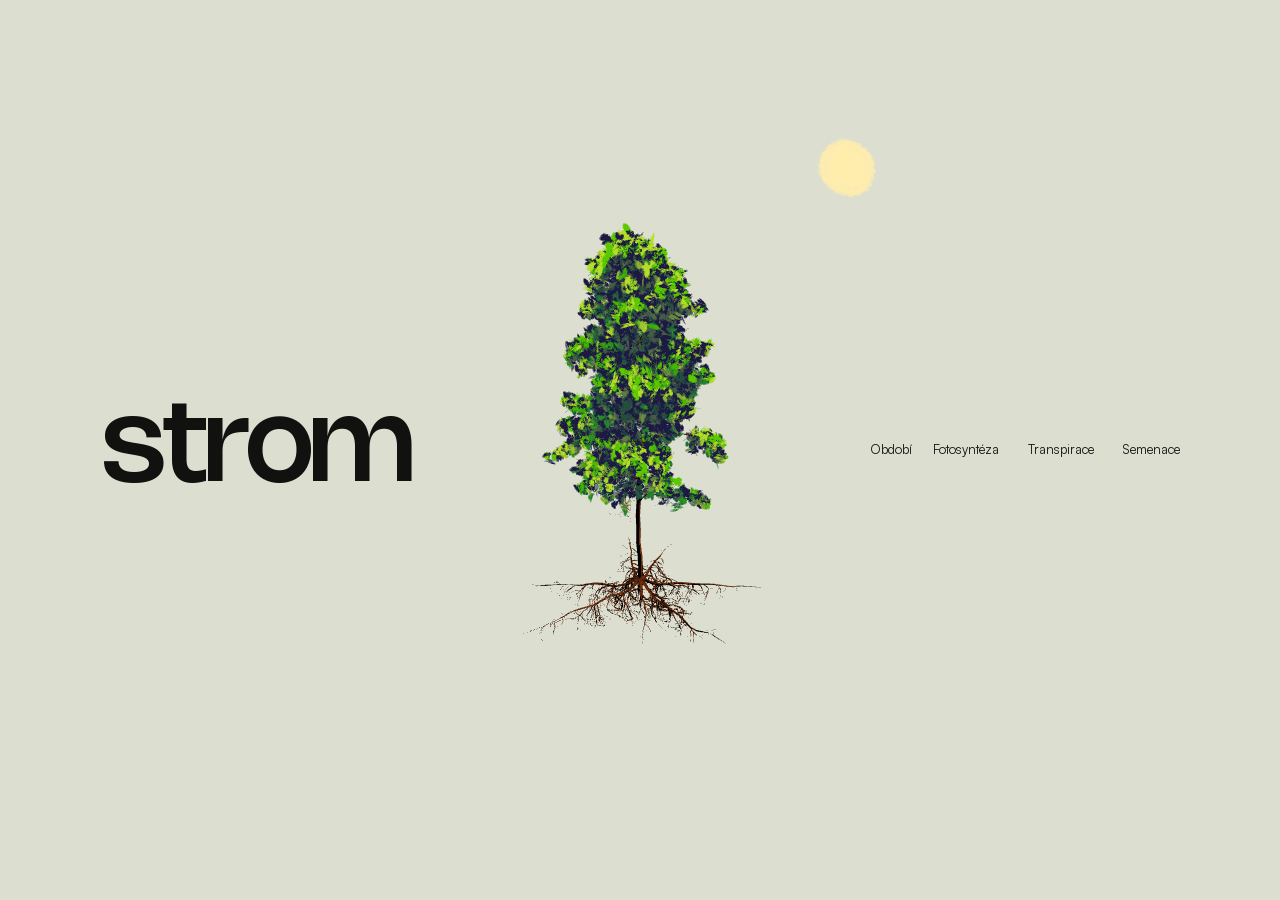
==== commit 563fffc5: "Smooth leaf fall on slow frames and raise window detail" ====
--- a/pages_build/web_viewer/index.html
+++ b/pages_build/web_viewer/index.html
@@ -4322,7 +4322,8 @@
       // Keep the same clock and paths so airborne leaves continue their flight.
       const fallSeasonPhase = ((ecology.seasonPosition % 4) + 4) % 4;
       const winterFallSpeed = 1 + 7 * THREE.MathUtils.smoothstep(fallSeasonPhase, 2.5, 3);
-      leafFallAnimationTime += playbackDelta * winterFallSpeed;
+      // Keep the flight visible even if fast playback and a slow frame coincide.
+      leafFallAnimationTime += Math.min(playbackDelta * winterFallSpeed, 0.05);
       shaderUniforms.uLeafFallTime.value = leafFallAnimationTime;
       // Hold the sun while the ring is moving across dates.
       const beforeAdvance = ecology.seasonPosition;
--- a/pages_build/web_viewer/okna/element_ui_okna_vzhled.css
+++ b/pages_build/web_viewer/okna/element_ui_okna_vzhled.css
@@ -1418,7 +1418,7 @@
   inline-size: calc(100% - var(--flow-window-width) - var(--flow-gap) - var(--flow-detail-reserve, 0px));
   height: auto;
   margin: 0;
-  padding-block-end: var(--flow-metric-below-bar, 0px);
+  padding-block-end: calc(var(--flow-metric-below-bar, 0px) + 12px);
   overflow: visible;
   overflow-wrap: anywhere;
   text-align: left;
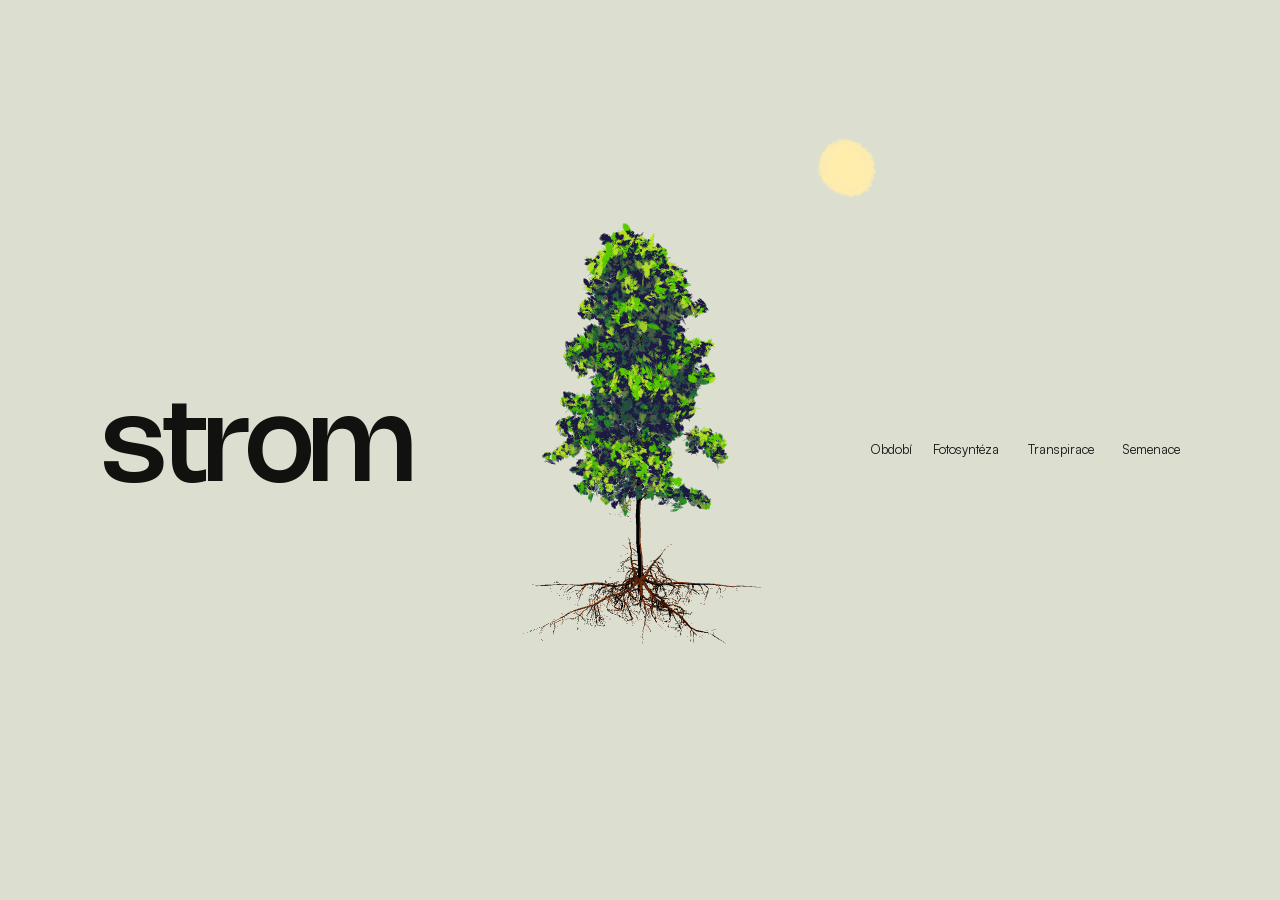
==== commit a7f1ac2e: "Slow the calendar and shorten the night" ====
--- a/pages_build/web_viewer/index.html
+++ b/pages_build/web_viewer/index.html
@@ -1190,7 +1190,7 @@
     import {
       BEECH_CALENDAR, seasonDayForPosition, beechLeafFallProgress,
       monthClockForSeason, solarHoursForMonthClock
-    } from './obdobi/beech_phenology.js?v=month-clock-1';
+    } from './obdobi/beech_phenology.js?v=month-clock-2';
 
     const ecology = new TreeEcology();
 
@@ -3715,7 +3715,7 @@
     let displayedSunHour = timeOfDayHours;
     let wasIntroChapter = true;
     let timePaused = false;
-    const baseTimeRate = 0.5;
+    const baseTimeRate = 0.45;
     let timePlaybackSpeed = 1;
     const btnTimePause = document.getElementById('btnTimePause');
     const timeSpeedButtons = [
@@ -4249,7 +4249,8 @@
       const frameSeconds = (now - lastTime) / 1000;
       const delta = Math.min(0.1, frameSeconds);
       lastTime = now;
-      const playbackDelta = timePaused || preparingTree ? 0 : delta * baseTimeRate * timePlaybackSpeed;
+      const chapterTimeRate = chapterApp.introduction ? 0.5 : baseTimeRate;
+      const playbackDelta = timePaused || preparingTree ? 0 : delta * chapterTimeRate * timePlaybackSpeed;
       simulationTime += playbackDelta;
       const simulationNow = simulationTime * 1000;
 
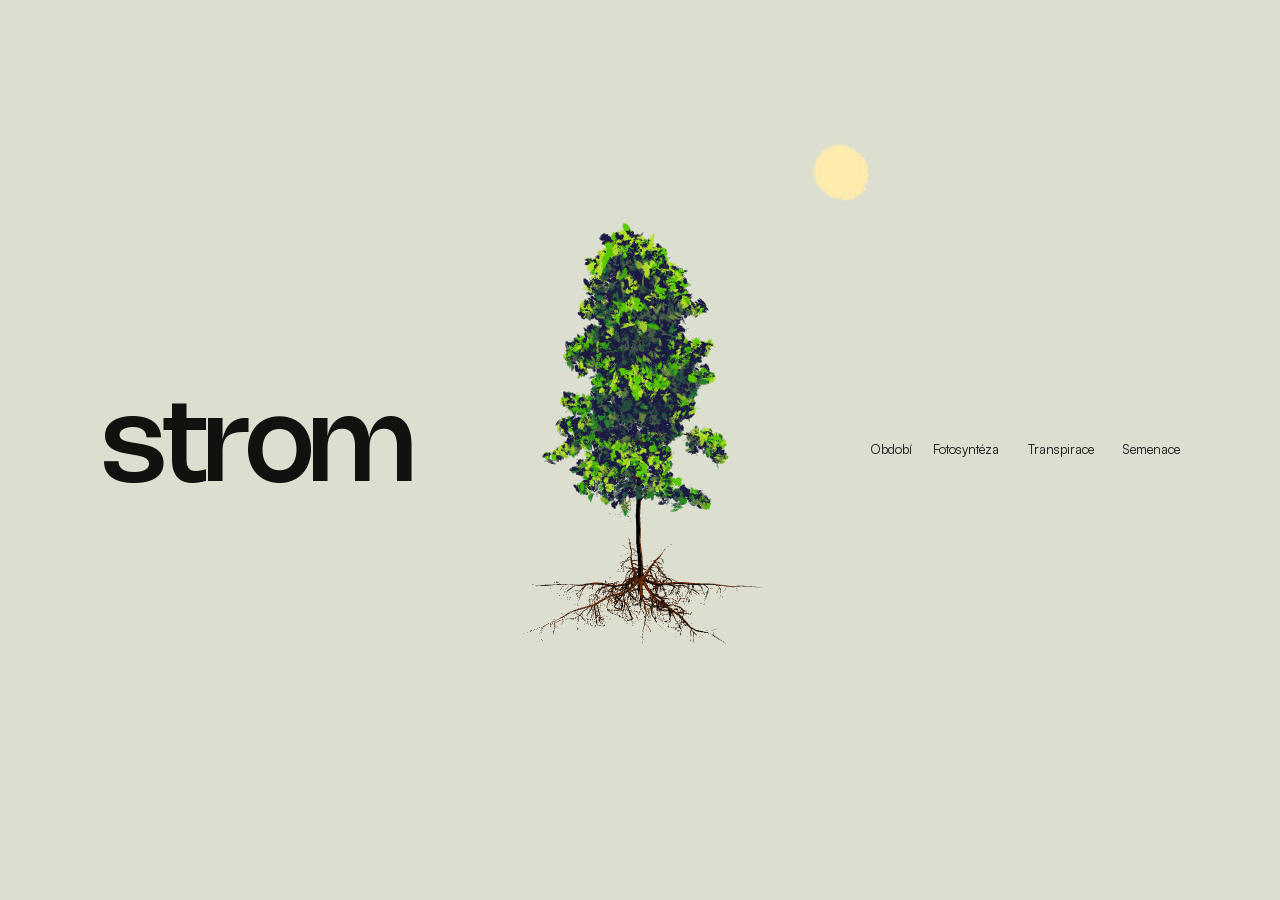
==== commit c293198b: "Optimize web smoothness for iPad and PC" ====
--- a/pages_build/web_viewer/index.html
+++ b/pages_build/web_viewer/index.html
@@ -3,7 +3,7 @@
 
 <head>
   <meta charset="UTF-8">
-  <meta name="viewport" content="width=device-width, initial-scale=1.0">
+  <meta name="viewport" content="width=device-width, initial-scale=1.0, viewport-fit=cover">
   <title>Život buku — interaktivní strom</title>
 
   <link rel="preload" href="./web_assets/fonts/Nohemi-VF.ttf" as="font" type="font/ttf" crossorigin>
@@ -44,12 +44,19 @@
       user-select: none;
     }
 
+    html,
+    body {
+      overscroll-behavior: none;
+      -webkit-tap-highlight-color: transparent;
+    }
+
     body {
       font-family: var(--font-sans);
       background-color: var(--bg-studio);
       color: var(--text-main);
       width: 100vw;
       height: 100vh;
+      height: 100dvh;
       overflow: hidden;
       position: relative;
     }
@@ -681,9 +688,9 @@
       font-weight: 400;
     }
   </style>
-  <link rel="stylesheet" href="./kapitoly/chapters.css?v=soon-title-3">
-  <link rel="stylesheet" href="./okna/tree_annotations.css?v=affinity-double-rail-6">
-  <link rel="stylesheet" href="./okna/element_ui_okna_vzhled.css?v=adjustable-value-1">
+  <link rel="stylesheet" href="./kapitoly/chapters.css?v=ipad-smooth-1">
+  <link rel="stylesheet" href="./okna/tree_annotations.css?v=ipad-smooth-1">
+  <link rel="stylesheet" href="./okna/element_ui_okna_vzhled.css?v=ipad-smooth-1">
 </head>
 
 <body>
@@ -1168,12 +1175,12 @@
   <script type="module">
     import * as THREE from 'three';
     import { OrbitControls } from 'three/addons/controls/OrbitControls.js?v=zoom-pixel-ratio-1';
-    import { setupLeafBreeze } from './listy/leaf_breeze.js?v=perf-opt-1';
+    import { setupLeafBreeze } from './listy/leaf_breeze.js?v=ipad-smooth-1';
     import { GLTFLoader } from 'three/addons/loaders/GLTFLoader.js';
     import { PhotolysisSystem } from './vykreslovani/photolysis_system.js?v=winter-particles-2';
     import { loadBarkReference, loadBarkAttributes, attachBarkAttributes, createBarkMaterial } from './vykreslovani/bark_material.js?v=opt-lut-1';
-    import { loadLeafReference, loadLeafAttributes, attachLeafAttributes, createLeafMaterial, createLeafDepthMaterial, setLeafEdgeTransition } from './vykreslovani/leaf_material.js?v=perf-opt-1';
-    import { LeafControls } from './listy/leaf_controls.js?v=perf-opt-1';
+    import { loadLeafReference, loadLeafAttributes, attachLeafAttributes, createLeafMaterial, createLeafDepthMaterial, setLeafEdgeTransition } from './vykreslovani/leaf_material.js?v=airborne-contour-1';
+    import { LeafControls } from './listy/leaf_controls.js?v=ipad-smooth-1';
     import { crossedSpring } from './listy/leaf_growth_timing.js?v=1';
     import { advanceDroughtLeaves, droughtLeafFall } from './listy/drought_leaf_animation.js?v=1';
     import { loadBranchDryingReference, branchDryingFrontWidth } from './listy/leaf_branch_drying.js?v=3';
@@ -1181,10 +1188,10 @@
     import { createSunClouds } from './vykreslovani/sun_clouds.js?v=2';
     import { createWaterBrushMaterial, addWaterBrushAttributes } from './vykreslovani/water_brush.js?v=highlight-width-3';
     import { TreeEcology, SEASONS, MODEL_MINUTES_PER_SECOND } from './ekologie/tree_ecology.js?v=light-consumption-1';
-    import { createChapters } from './kapitoly/chapters.js?v=adjustable-value-1';
+    import { createChapters } from './kapitoly/chapters.js?v=ipad-smooth-1';
     import { createSeedChapter } from './kapitoly/seed_chapter.js';
     import { createTreeBird } from './vykreslovani/tree_bird.js?v=perch-grid-1';
-    import { createSeasonRing } from './obdobi/season_ring.js?v=season-boundary-1';
+    import { createSeasonRing } from './obdobi/season_ring.js?v=ipad-smooth-1';
     import { createIntroForest } from './obdobi/intro_forest.js?v=perf-opt-1';
     import { seasonColorForPosition } from './obdobi/season_timeline.js?v=beech-calendar-1';
     import {
@@ -1218,22 +1225,41 @@
     const studioColor = new THREE.Color(0xdcded0); // Exact Blender background
     scene.background = studioColor;
 
+    const isTouchDevice = window.matchMedia('(pointer: coarse)').matches
+      || (navigator.maxTouchPoints > 1 && /Mac|iPad|iPhone|iPod/i.test(navigator.userAgent));
+
     // Keep the page canvas opaque. MSAA resolves leaf coverage against the
     // scene background; a second browser alpha composite would add pale halos.
     const rendererOptions = {
       alpha: false,
       depth: true,
-      stencil: true,
+      stencil: false,
       antialias: true,
       powerPreference: 'high-performance',
       preserveDrawingBuffer: false
     };
     const renderContext = canvas.getContext('webgl2', rendererOptions) || canvas.getContext('webgl', rendererOptions);
     const renderer = new THREE.WebGLRenderer({ canvas, context: renderContext, ...rendererOptions });
-    let maxRenderPixelRatio = Math.min(window.devicePixelRatio || 1, 1.5);
+    const getViewportSize = () => ({
+      width: canvas.clientWidth || window.innerWidth,
+      height: canvas.clientHeight || window.innerHeight
+    });
+    const getMaxRenderPixelRatio = () => Math.min(window.devicePixelRatio || 1, isTouchDevice ? 1.25 : 1.5);
+    const getMinRenderPixelRatio = () => {
+      const { width, height } = getViewportSize();
+      return isTouchDevice || width * height > 2600000 ? 0.8 : 1.0;
+    };
+    let maxRenderPixelRatio = getMaxRenderPixelRatio();
+    let minRenderPixelRatio = getMinRenderPixelRatio();
     let activeRenderPixelRatio = maxRenderPixelRatio;
-    renderer.setPixelRatio(activeRenderPixelRatio);
-    renderer.setSize(window.innerWidth, window.innerHeight);
+    let isBlurredChapter = false;
+    function applyRenderPixelRatio() {
+      const { width, height } = getViewportSize();
+      const targetRatio = isBlurredChapter ? Math.min(activeRenderPixelRatio, 0.5) : activeRenderPixelRatio;
+      renderer.setPixelRatio(targetRatio);
+      renderer.setSize(width, height, false);
+    }
+    applyRenderPixelRatio();
     renderer.toneMapping = THREE.NoToneMapping;
     renderer.toneMappingExposure = 1.08;
     renderer.shadowMap.enabled = true;
@@ -1251,11 +1277,15 @@
 
     // 2. CAMERA SETUP (EXACT BLENDER CAMERA PARAMETERS)
     // Blender: loc = [37.91, -28.07, 18.18], Blender Z-up -> glTF Y-up: [37.91, 18.18, 28.07]
-    const camera = new THREE.PerspectiveCamera(43, window.innerWidth / window.innerHeight, 0.5, 300);
+    const baseCameraFov = 43;
+    const initialViewport = getViewportSize();
+    const camera = new THREE.PerspectiveCamera(baseCameraFov, initialViewport.width / Math.max(1, initialViewport.height), 0.5, 300);
     const treeHorizontalShift = 0;
     function updateCameraProjection() {
-      const width = window.innerWidth;
-      const height = window.innerHeight;
+      const { width, height } = getViewportSize();
+      const aspect = width / Math.max(1, height);
+      camera.aspect = aspect;
+      camera.fov = aspect < 1.15 ? Math.min(58, baseCameraFov / Math.pow(aspect / 1.15, 0.42)) : baseCameraFov;
       camera.setViewOffset(width, height, -Math.round(width * treeHorizontalShift), 0, width, height);
     }
     updateCameraProjection();
@@ -1325,7 +1355,8 @@
     sun1.position.set(86.1 * Math.cos(initialPitch) * Math.cos(sunAzimuths[0]),
       86.1 * Math.sin(initialPitch), 86.1 * Math.cos(initialPitch) * Math.sin(sunAzimuths[0])).add(sun1.target.position);
     sun1.castShadow = true;
-    sun1.shadow.mapSize.set(1024, 1024);
+    const shadowMapSize = isTouchDevice ? 512 : 1024;
+    sun1.shadow.mapSize.set(shadowMapSize, shadowMapSize);
     Object.assign(sun1.shadow.camera, { near: 35, far: 135, left: -17, right: 17, top: 22, bottom: -16 });
     sun1.shadow.bias = -0.0003;
     sun1.shadow.normalBias = 0.015;
@@ -1526,11 +1557,16 @@
     let trunkMesh = null;
     let rootsMesh = null;
     const gltfLoader = new GLTFLoader();
+    const leafCountInputEl = document.getElementById('sliderLeafCount');
+    if (isTouchDevice && leafCountInputEl) {
+      leafCountInputEl.value = '25000';
+      leafCountInputEl.defaultValue = '25000';
+    }
     const leafControls = new LeafControls({
       branchDryingReference,
       growthUniform: shaderUniforms.uLeafGrowth,
       sizeInput: document.getElementById('sliderLeafSize'),
-      countInput: document.getElementById('sliderLeafCount'),
+      countInput: leafCountInputEl,
       sizeLabel: document.getElementById('valLeafSize'),
       countLabel: document.getElementById('valLeafCount'),
       canopyLabel: document.getElementById('canopyLeafCountLabel'),
@@ -1551,15 +1587,9 @@
       loader.classList.remove('hidden');
       progressBar.style.width = '10%';
       loadProgressText.textContent = 'Stahuji 3D model stromu...';
-      let referenceAttributes, barkAttributes;
-      try {
-        [referenceAttributes, barkAttributes] = await Promise.all([loadLeafAttributes(modelUrl), loadBarkAttributes(modelUrl)]);
-      } catch (error) {
-        loadProgressText.textContent = 'Chyba načtení Blender materiálu: ' + error.message;
-        console.error(error);
-        return;
-      }
-
+      // Fetch binary leaf/bark reference attributes in parallel with the GLB file.
+      const attributesPromise = Promise.all([loadLeafAttributes(modelUrl), loadBarkAttributes(modelUrl)])
+        .then(data => ({ data }), error => ({ error }));
 
       if (currentModel) {
         scene.remove(currentModel);
@@ -1572,6 +1602,13 @@
       gltfLoader.load(
         modelUrl,
         async (gltf) => {
+          const loadedAttributes = await attributesPromise;
+          if (loadedAttributes.error) {
+            loadProgressText.textContent = 'Chyba načtení Blender materiálu: ' + loadedAttributes.error.message;
+            console.error(loadedAttributes.error);
+            return;
+          }
+          const [referenceAttributes, barkAttributes] = loadedAttributes.data;
           progressBar.style.width = '85%';
           loadProgressText.textContent = 'Aplikuji Blender Toon / Cel-Shader...';
 
@@ -2398,6 +2435,7 @@
         greenGroup.userData.flowMaxDistance = glucoseMaxDistance;
         greenGroup.userData.flowCutoff = glucoseCutoff;
         greenGroup.userData.flowRevealBottom = glucoseRevealBottom;
+        greenGroup.userData.lastDirection = null;
         photosynthesisGroup.add(greenRootFlowMesh);
       }
       updatePhotosynthesisLabelsPosition();
@@ -3197,11 +3235,14 @@
       if (greenRootFlowMesh) {
         greenRootFlowMesh.visible = !winter;
         const glucoseDirection = ecology.season === 'spring' ? 1.0 : -1.0;
-        greenRootFlowMesh.traverse(node => {
-          if (node.material?.uniforms?.uFlowDirection) {
-            node.material.uniforms.uFlowDirection.value = glucoseDirection;
-          }
-        });
+        if (greenRootFlowMesh.userData.lastDirection !== glucoseDirection) {
+          greenRootFlowMesh.userData.lastDirection = glucoseDirection;
+          greenRootFlowMesh.traverse(node => {
+            if (node.material?.uniforms?.uFlowDirection) {
+              node.material.uniforms.uFlowDirection.value = glucoseDirection;
+            }
+          });
+        }
       }
       if (glucoseFlow?.flowCutoff && glucoseFlow.flowMinDistance < glucoseFlow.flowMaxDistance) {
         const sugarActive = !winter && !sapLeafRedRetractionActive
@@ -3908,7 +3949,7 @@
       shaderUniforms.uMoonIntensity.value = 0.75 * moonAmount;
       shaderUniforms.uSceneIllumination.value = 0.07 * moonAmount
         + 3.15 * Math.min(1, shaderUniforms.uSunIntensity.value);
-      if (ecology.dayCycleEnabled && sunElevationDeg > 0 && now - lastPeriodicShadowUpdate >= 1000) {
+      if (!timePaused && ecology.dayCycleEnabled && sunElevationDeg > 0 && now - lastPeriodicShadowUpdate >= 1000) {
         invalidateShadows();
       }
     }
@@ -4142,6 +4183,11 @@
       },
       setVisualChapter: chapter => {
         lastDaylightFrame = -Infinity;
+        const nextBlurred = ['transpiration', 'seeds', 'roots'].includes(chapter);
+        if (nextBlurred !== isBlurredChapter) {
+          isBlurredChapter = nextBlurred;
+          applyRenderPixelRatio();
+        }
 
         // Preserve retraction across chapters, including night and red leaves.
         // Refresh cutoffs before making the flow groups visible.
@@ -4269,17 +4315,17 @@
         fpsTimer = 0;
       }
 
-      if (!adaptiveLocked && maxRenderPixelRatio > 1.05 && ecology.ready && frameSeconds > 0 && frameSeconds <= 0.45 && now - adaptiveStartTime > 2000) {
+      if (!adaptiveLocked && !isBlurredChapter && maxRenderPixelRatio > minRenderPixelRatio + 0.05 && ecology.ready && frameSeconds > 0 && frameSeconds <= 0.45 && now - adaptiveStartTime > 2000) {
         adaptiveFrames++;
         adaptiveTime += frameSeconds;
         if (adaptiveTime >= 0.8) {
           const sampleFps = adaptiveFrames / adaptiveTime;
           adaptiveTime = 0;
           adaptiveFrames = 0;
-          if (sampleFps < 34 && activeRenderPixelRatio > 1.0) {
+          if (sampleFps < 34 && activeRenderPixelRatio > minRenderPixelRatio + 0.01) {
             adaptiveSlowStreak++;
             adaptiveFastStreak = 0;
-          } else if (sampleFps >= 59 && activeRenderPixelRatio < maxRenderPixelRatio) {
+          } else if (sampleFps >= 57 && activeRenderPixelRatio < maxRenderPixelRatio) {
             adaptiveFastStreak++;
             adaptiveSlowStreak = 0;
           } else {
@@ -4289,9 +4335,11 @@
           const sinceChange = now - lastPixelRatioChange;
           let nextRatio = activeRenderPixelRatio;
           if (adaptiveSlowStreak >= 2 && sinceChange >= 2000) {
-            nextRatio = activeRenderPixelRatio > 1.2 && sampleFps >= 26 ? 1.15 : 1.0;
+            nextRatio = activeRenderPixelRatio > 1.05 && sampleFps >= 26
+              ? Math.max(minRenderPixelRatio, 1.0)
+              : minRenderPixelRatio;
             adaptiveDowngrades++;
-            if (adaptiveDowngrades >= 2 && nextRatio === 1.0) adaptiveLocked = true;
+            if (adaptiveDowngrades >= 2 && nextRatio <= minRenderPixelRatio + 0.01) adaptiveLocked = true;
           } else if (adaptiveDowngrades < 2 && adaptiveFastStreak >= 10 && sinceChange >= 12000) {
             nextRatio = maxRenderPixelRatio;
           }
@@ -4299,8 +4347,7 @@
             activeRenderPixelRatio = nextRatio;
             adaptiveSlowStreak = 0;
             adaptiveFastStreak = 0;
-            renderer.setPixelRatio(activeRenderPixelRatio);
-            renderer.setSize(window.innerWidth, window.innerHeight, false);
+            applyRenderPixelRatio();
             lastPixelRatioChange = now;
           }
         }
@@ -4312,6 +4359,7 @@
       }
 
       if (playbackDelta > 0) chapterApp.tick(playbackDelta);
+      controls.dampingFactor = 1 - Math.pow(1 - 0.15, delta * 60);
       controls.update();
       leafBreeze.update(simulationTime);
       if (sunHelpersGroup.visible) {
@@ -4432,14 +4480,26 @@
     requestAnimationFrame(animate);
 
     // 10. RESIZE LISTENER
-    window.addEventListener('resize', () => {
+    let lastViewportW = initialViewport.width;
+    let lastViewportH = initialViewport.height;
+    let lastViewportDpr = window.devicePixelRatio || 1;
+    function handleResize() {
+      const { width: w, height: h } = getViewportSize();
+      const dpr = window.devicePixelRatio || 1;
+      if (w === lastViewportW && h === lastViewportH && dpr === lastViewportDpr) return;
+      lastViewportW = w;
+      lastViewportH = h;
+      lastViewportDpr = dpr;
       updateCameraProjection();
-      maxRenderPixelRatio = Math.min(window.devicePixelRatio || 1, 1.5);
-      activeRenderPixelRatio = Math.min(activeRenderPixelRatio, maxRenderPixelRatio);
-      renderer.setPixelRatio(activeRenderPixelRatio);
-      renderer.setSize(window.innerWidth, window.innerHeight);
+      maxRenderPixelRatio = getMaxRenderPixelRatio();
+      minRenderPixelRatio = getMinRenderPixelRatio();
+      activeRenderPixelRatio = THREE.MathUtils.clamp(activeRenderPixelRatio, minRenderPixelRatio, maxRenderPixelRatio);
+      applyRenderPixelRatio();
       introForest.resize();
-    });
+    }
+    window.addEventListener('resize', handleResize);
+    window.visualViewport?.addEventListener('resize', handleResize);
+    window.addEventListener('orientationchange', () => setTimeout(handleResize, 120));
 
     window.treeControlsReady = true;
     window.dispatchEvent(new Event('tree-controls-ready'));
--- a/pages_build/web_viewer/kapitoly/chapters.css
+++ b/pages_build/web_viewer/kapitoly/chapters.css
@@ -234,6 +234,12 @@
   pointer-events: none;
 }
 
+@media (pointer: coarse) {
+  body.has-chapters .chapter-nav button {
+    padding-block: 8px;
+  }
+}
+
 body:is([data-chapter="transpiration"], [data-chapter="seeds"]) .chapter-nav {
   z-index: 12;
 }
--- a/pages_build/web_viewer/okna/tree_annotations.css
+++ b/pages_build/web_viewer/okna/tree_annotations.css
@@ -135,7 +135,7 @@
 
 .tree-overlay .season-center-tick {
   position: absolute;
-  inset: auto auto 0 50%;
+  inset: auto auto env(safe-area-inset-bottom, 0px) 50%;
   width: 10px;
   height: clamp(18px, 3.5vh, 36px);
   border-radius: 3px;
--- a/pages_build/web_viewer/okna/element_ui_okna_vzhled.css
+++ b/pages_build/web_viewer/okna/element_ui_okna_vzhled.css
@@ -358,6 +358,7 @@
   height: 65%;
   pointer-events: none;
   background: var(--ui-topic);
+  -webkit-mask: var(--ui-edge-variant) center / 100% 100% no-repeat;
   mask: var(--ui-edge-variant) center / 100% 100% no-repeat;
 }
 
@@ -425,6 +426,7 @@
   inset: 0 auto 0 0;
   width: 106%;
   background: var(--balance-production, var(--ui-topic));
+  -webkit-mask: url('../web_assets/okna/affinity-zasoba-vypln.png?v=5') right center / 100% 100% no-repeat;
   mask: url('../web_assets/okna/affinity-zasoba-vypln.png?v=5') right center / 100% 100% no-repeat;
   transform: translateX(calc(-100% * (1 - var(--balance-top-ratio, 0))));
 }
@@ -438,6 +440,7 @@
   inset: 0;
   z-index: 1;
   background: #151d3a;
+  -webkit-mask: url('../web_assets/okna/affinity-zasoba-kruh.png') center / 100% 100% no-repeat;
   mask: url('../web_assets/okna/affinity-zasoba-kruh.png') center / 100% 100% no-repeat;
   pointer-events: none;
 }
@@ -450,6 +453,7 @@
   width: 34%;
   height: 31%;
   background: var(--flow-heading-ink, #151d3a);
+  -webkit-mask: url('../web_assets/okna/affinity-zasoba-sipka.png') center / contain no-repeat;
   mask: url('../web_assets/okna/affinity-zasoba-sipka.png') center / contain no-repeat;
   pointer-events: none;
   filter: drop-shadow(0 0 1.5px rgba(255, 255, 255, .65));
@@ -564,10 +568,12 @@
 }
 
 .tree-overlay .element-ui-balance-rail-top :is(.element-ui-balance-rail-start, .element-ui-balance-rail-end) {
+  -webkit-mask: url('../web_assets/okna/affinity-kolej-horni-konec.png') left center / 100% 100% no-repeat;
   mask: url('../web_assets/okna/affinity-kolej-horni-konec.png') left center / 100% 100% no-repeat;
 }
 
 .tree-overlay .element-ui-balance-rail-top .element-ui-balance-rail-mid {
+  -webkit-mask: url('../web_assets/okna/affinity-kolej-horni-stred.png?v=4') left center / auto 100% repeat-x;
   mask: url('../web_assets/okna/affinity-kolej-horni-stred.png?v=4') left center / auto 100% repeat-x;
   clip-path: inset(0 0 0 calc((100% - var(--balance-marker-width)) * var(--balance-top-ratio, 0) + var(--balance-marker-width) * 0.45));
 }
@@ -577,10 +583,12 @@
 }
 
 .tree-overlay .element-ui-balance-rail-bottom :is(.element-ui-balance-rail-start, .element-ui-balance-rail-end) {
+  -webkit-mask: url('../web_assets/okna/affinity-kolej-dolni-konec.png') left center / 100% 100% no-repeat;
   mask: url('../web_assets/okna/affinity-kolej-dolni-konec.png') left center / 100% 100% no-repeat;
 }
 
 .tree-overlay .element-ui-balance-rail-bottom .element-ui-balance-rail-mid {
+  -webkit-mask: url('../web_assets/okna/affinity-kolej-dolni-stred.png?v=4') left center / auto 100% repeat-x;
   mask: url('../web_assets/okna/affinity-kolej-dolni-stred.png?v=4') left center / auto 100% repeat-x;
   clip-path: inset(0 0 0 calc((100% - var(--balance-marker-width)) * var(--balance-bottom-ratio, 0) + var(--balance-marker-width) * 0.45));
 }
@@ -627,6 +635,7 @@
   left: 0;
   right: calc(var(--balance-marker-width) - 2px);
   background: var(--balance-ink);
+  -webkit-mask: var(--balance-fill-mask) right center / auto 100% repeat-x;
   mask: var(--balance-fill-mask) right center / auto 100% repeat-x;
 }
 
@@ -640,6 +649,7 @@
   inset: 0 0 0 auto;
   width: var(--balance-marker-width);
   background: var(--balance-ink);
+  -webkit-mask: var(--balance-end-mask) right center / 100% 100% no-repeat;
   mask: var(--balance-end-mask) right center / 100% 100% no-repeat;
 }
 
@@ -680,6 +690,7 @@
   position: absolute;
   inset: 0;
   background: var(--balance-limit-color);
+  -webkit-mask: url('../web_assets/okna/affinity-pohyblivy-konec.png') center / 100% 100% no-repeat;
   mask: url('../web_assets/okna/affinity-pohyblivy-konec.png') center / 100% 100% no-repeat;
 }
 
@@ -1278,6 +1289,8 @@
   padding-block: 7vh 6vh;
   overflow-x: hidden;
   overflow-y: auto;
+  overscroll-behavior: contain;
+  -webkit-overflow-scrolling: touch;
 }
 
 .tree-overlay .element-ui-okno[data-chapter="photosynthesis"][data-side="right"] {
@@ -1332,6 +1345,7 @@
   width: clamp(24px, 3.3vh, 32px);
   aspect-ratio: 1;
   background: var(--flow-toggle-fill, var(--flow-accent, var(--ui-topic)));
+  -webkit-mask: url('../web_assets/okna/affinity-prepinac.png') center / contain no-repeat;
   mask: url('../web_assets/okna/affinity-prepinac.png') center / contain no-repeat;
   transform: rotate(var(--flow-toggle-angle, 90deg));
 }
@@ -1678,8 +1692,23 @@
 .tree-overlay .element-ui-okno:not(.collapsed) .annotation-reveal {
   pointer-events: auto;
 }
-@media (min-width: 701px) and (max-width: 1400px) and (pointer: coarse) {
+@media (pointer: coarse) {
   body:has(.tree-overlay) {
     height: 100dvh;
   }
-}
+
+  .tree-overlay .element-ui-balance-slider {
+    inset-block: -10px;
+    height: calc(100% + 20px);
+  }
+
+  .tree-overlay .element-ui-editable-value {
+    inset-block: -12px -10px;
+    height: calc(100% + 22px);
+  }
+
+  .tree-overlay :is(.chapter-context-guide, .annotation-reveal, .annotation-body) {
+    overscroll-behavior: contain;
+    -webkit-overflow-scrolling: touch;
+  }
+}
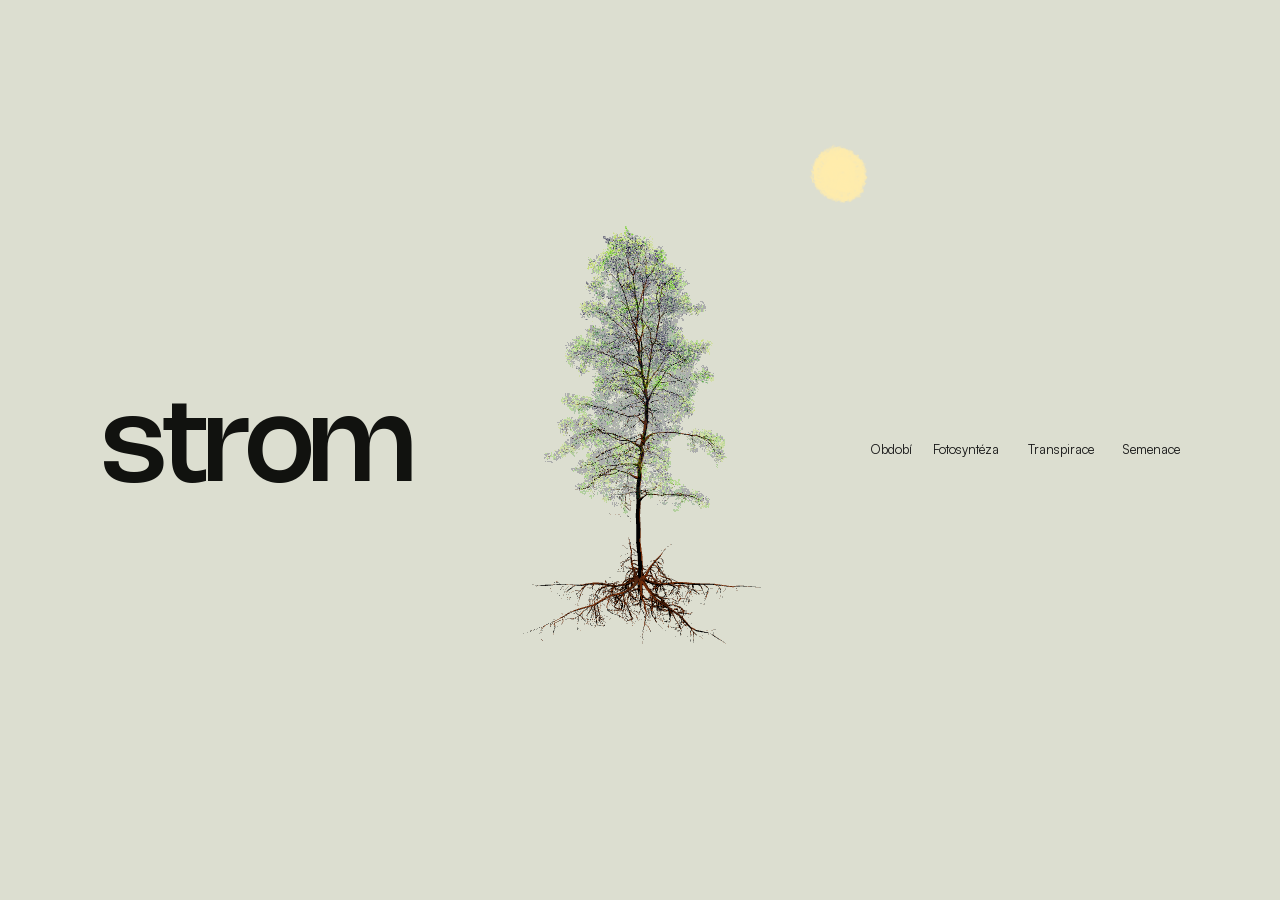
==== commit 4ae12731: "Fix iPad leaf fall and update default leaf size/count" ====
--- a/pages_build/web_viewer/index.html
+++ b/pages_build/web_viewer/index.html
@@ -784,16 +784,16 @@
         <div class="slider-group" style="margin-top: 12px;">
           <div class="slider-label">
             <label for="sliderLeafSize">Velikost listů</label>
-            <span class="slider-val" id="valLeafSize">100 %</span>
+            <span class="slider-val" id="valLeafSize">25 %</span>
           </div>
-          <input type="range" id="sliderLeafSize" min="25" max="250" step="5" value="100">
+          <input type="range" id="sliderLeafSize" min="25" max="250" step="5" value="25">
         </div>
         <div class="slider-group">
           <div class="slider-label">
             <label for="sliderLeafCount">Počet listů</label>
-            <span class="slider-val" id="valLeafCount">50 000</span>
+            <span class="slider-val" id="valLeafCount">90 000</span>
           </div>
-          <input type="range" id="sliderLeafCount" min="0" max="90000" step="1" value="50000">
+          <input type="range" id="sliderLeafCount" min="0" max="90000" step="1" value="90000">
         </div>
       </div>
 
@@ -1179,8 +1179,8 @@
     import { GLTFLoader } from 'three/addons/loaders/GLTFLoader.js';
     import { PhotolysisSystem } from './vykreslovani/photolysis_system.js?v=winter-particles-2';
     import { loadBarkReference, loadBarkAttributes, attachBarkAttributes, createBarkMaterial } from './vykreslovani/bark_material.js?v=opt-lut-1';
-    import { loadLeafReference, loadLeafAttributes, attachLeafAttributes, createLeafMaterial, createLeafDepthMaterial, setLeafEdgeTransition } from './vykreslovani/leaf_material.js?v=airborne-contour-1';
-    import { LeafControls } from './listy/leaf_controls.js?v=ipad-smooth-1';
+    import { loadLeafReference, loadLeafAttributes, attachLeafAttributes, createLeafMaterial, createLeafDepthMaterial, setLeafEdgeTransition } from './vykreslovani/leaf_material.js?v=ipad-smooth-2';
+    import { LeafControls } from './listy/leaf_controls.js?v=ipad-smooth-2';
     import { crossedSpring } from './listy/leaf_growth_timing.js?v=1';
     import { advanceDroughtLeaves, droughtLeafFall } from './listy/drought_leaf_animation.js?v=1';
     import { loadBranchDryingReference, branchDryingFrontWidth } from './listy/leaf_branch_drying.js?v=3';
@@ -1188,7 +1188,7 @@
     import { createSunClouds } from './vykreslovani/sun_clouds.js?v=2';
     import { createWaterBrushMaterial, addWaterBrushAttributes } from './vykreslovani/water_brush.js?v=highlight-width-3';
     import { TreeEcology, SEASONS, MODEL_MINUTES_PER_SECOND } from './ekologie/tree_ecology.js?v=light-consumption-1';
-    import { createChapters } from './kapitoly/chapters.js?v=ipad-smooth-1';
+    import { createChapters } from './kapitoly/chapters.js?v=ipad-smooth-2';
     import { createSeedChapter } from './kapitoly/seed_chapter.js';
     import { createTreeBird } from './vykreslovani/tree_bird.js?v=perch-grid-1';
     import { createSeasonRing } from './obdobi/season_ring.js?v=ipad-smooth-1';
@@ -1559,8 +1559,8 @@
     const gltfLoader = new GLTFLoader();
     const leafCountInputEl = document.getElementById('sliderLeafCount');
     if (isTouchDevice && leafCountInputEl) {
-      leafCountInputEl.value = '25000';
-      leafCountInputEl.defaultValue = '25000';
+      leafCountInputEl.value = '40000';
+      leafCountInputEl.defaultValue = '40000';
     }
     const leafControls = new LeafControls({
       branchDryingReference,
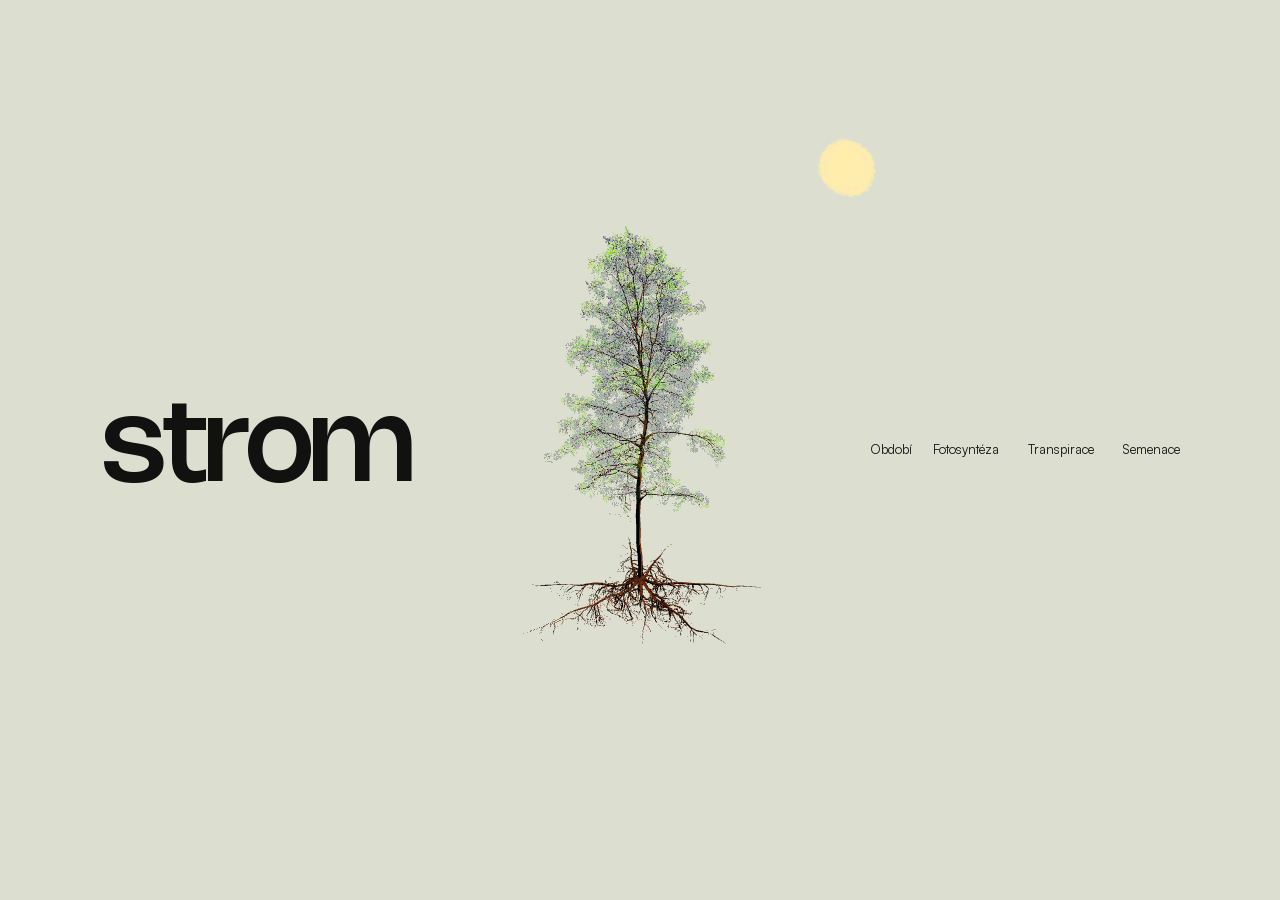
==== commit 593ed89f: "Synchronize current STROM web" ====
--- a/pages_build/web_viewer/index.html
+++ b/pages_build/web_viewer/index.html
@@ -688,9 +688,9 @@
       font-weight: 400;
     }
   </style>
-  <link rel="stylesheet" href="./kapitoly/chapters.css?v=ipad-smooth-1">
+  <link rel="stylesheet" href="./kapitoly/chapters.css?v=transpiration-soon-1">
   <link rel="stylesheet" href="./okna/tree_annotations.css?v=ipad-smooth-1">
-  <link rel="stylesheet" href="./okna/element_ui_okna_vzhled.css?v=ipad-smooth-1">
+  <link rel="stylesheet" href="./okna/element_ui_okna_vzhled.css?v=rolling-fade-1">
 </head>
 
 <body>
@@ -1188,7 +1188,7 @@
     import { createSunClouds } from './vykreslovani/sun_clouds.js?v=2';
     import { createWaterBrushMaterial, addWaterBrushAttributes } from './vykreslovani/water_brush.js?v=highlight-width-3';
     import { TreeEcology, SEASONS, MODEL_MINUTES_PER_SECOND } from './ekologie/tree_ecology.js?v=light-consumption-1';
-    import { createChapters } from './kapitoly/chapters.js?v=ipad-smooth-2';
+    import { createChapters } from './kapitoly/chapters.js?v=water-hectolitres-1';
     import { createSeedChapter } from './kapitoly/seed_chapter.js';
     import { createTreeBird } from './vykreslovani/tree_bird.js?v=perch-grid-1';
     import { createSeasonRing } from './obdobi/season_ring.js?v=ipad-smooth-1';
@@ -3231,7 +3231,8 @@
         sapFlowMinDistance - 0.4, sapFlowMaxDistance + 0.4, flowProgress);
       const glucoseFlow = greenRootFlowMesh?.userData;
       const winter = ecology.season === 'latefall';
-      if (photolysisSystem) photolysisSystem.setWinter(winter || photoTarget === 1);
+      const canNightRespire = night && !winter && !sapLeafRedRetractionActive && ecology.respirationSugar > 0.0001;
+      if (photolysisSystem) photolysisSystem.setWinter(winter || (photoTarget === 1 && !canNightRespire));
       if (greenRootFlowMesh) {
         greenRootFlowMesh.visible = !winter;
         const glucoseDirection = ecology.season === 'spring' ? 1.0 : -1.0;
@@ -3803,6 +3804,7 @@
         ecology.waterlogging = 0;
         ecology.rootRot = 0;
         ecology.dryness = 0;
+        ecology.springHydration = 1;
         ecology.dayCycleEnabled = true;
         const dayNightToggle = document.getElementById('chkDayNight');
         if (dayNightToggle) dayNightToggle.checked = true;
--- a/pages_build/web_viewer/okna/tree_annotations.css
+++ b/pages_build/web_viewer/okna/tree_annotations.css
@@ -147,6 +147,10 @@
   pointer-events: none;
 }
 
+body[data-chapter="photosynthesis"] .tree-overlay .season-center-tick {
+  width: 16px;
+}
+
 body.scene-night .tree-overlay .season-center-tick {
   background: #b2ff7c;
 }
--- a/pages_build/web_viewer/okna/element_ui_okna_vzhled.css
+++ b/pages_build/web_viewer/okna/element_ui_okna_vzhled.css
@@ -412,6 +412,74 @@
   align-self: center;
 }
 
+.tree-overlay .element-ui-stock--history {
+  position: relative;
+  color: var(--flow-heading-ink);
+}
+
+.tree-overlay .element-ui-stock--history .element-ui-stock-label {
+  position: absolute;
+  inset-inline: 0;
+  bottom: calc(100% + 4px);
+  white-space: nowrap;
+}
+
+.tree-overlay .element-ui-stock--history .element-ui-stock-dial {
+  position: absolute;
+  top: 50%;
+  left: 50%;
+  width: min(100%, 84px);
+  height: auto;
+  aspect-ratio: 1;
+  translate: -50% -50%;
+}
+
+.tree-overlay .element-ui-stock--history .element-ui-stock-readout {
+  position: absolute;
+  inset: 0;
+  display: grid;
+  place-items: center;
+}
+
+.tree-overlay .element-ui-flow-window .element-ui-stock--history .element-ui-stock-dial .element-ui-stock-readout strong {
+  display: grid;
+  justify-items: center;
+}
+
+.tree-overlay .element-ui-stock--history .element-ui-stock-readout output {
+  font-size: clamp(10px, 4cqi, 20px);
+}
+
+.tree-overlay .element-ui-flow-window .element-ui-stock--history .element-ui-stock-readout .element-ui-unit {
+  margin: 0;
+  font-size: clamp(6px, 2cqi, 10px);
+  line-height: 1;
+}
+
+.element-ui-stock-history {
+  display: block;
+  width: 100%;
+  height: 100%;
+  overflow: visible;
+  fill: none;
+}
+
+.element-ui-stock-history :is(.stock-history-capacity, .stock-history-ticks, .stock-history-needle) {
+  stroke: currentColor;
+  stroke-width: 1.8;
+  stroke-linecap: round;
+}
+
+.element-ui-stock-history .stock-history-fill {
+  fill: var(--flow-accent, var(--ui-topic));
+  mask-origin: view-box;
+  mask-clip: view-box;
+  mask-image: conic-gradient(from var(--stock-history-angle, 0deg) at center,
+    transparent 0deg 45deg, black 360deg);
+}
+.element-ui-stock-history .stock-history-needle { stroke-width: 3; }
+.element-ui-stock-history .stock-history-dot { fill: currentColor; }
+
 .tree-overlay .element-ui-stock-dial-clip {
   position: absolute;
   inset: 0;
@@ -944,8 +1012,9 @@
 }
 
 .chapter-context-guide h2 {
+  --context-font-size: clamp(22px, 2vw, 36px);
   margin: 10px 0;
-  font: 500 clamp(22px, 2vw, 36px)/1.12 var(--ui-font-display);
+  font: 500 calc(var(--context-font-size) * .85)/1.12 var(--ui-font-display);
   letter-spacing: -.025em;
 }
 
@@ -1008,7 +1077,7 @@
   }
 
   .chapter-context-guide h2 {
-    font-size: 19px;
+    --context-font-size: 19px;
   }
 
   .chapter-context-guide .transpiration-eyebrow {
@@ -1270,7 +1339,7 @@
   letter-spacing: -.035em;
 }
 
-.tree-overlay article[data-chapter="photosynthesis"] {
+.tree-overlay article:is([data-chapter="photosynthesis"], [data-chapter="seasons"]) {
   position: absolute;
   inset: 0;
 }
@@ -1278,7 +1347,7 @@
 .tree-overlay .photosynthesis-windows {
   --flow-toggle-angle: 0deg;
   position: absolute;
-  inset: 0 2% 0 69%;
+  inset: 0 1% 0 70%;
   container: photosynthesis-windows / inline-size;
   box-sizing: border-box;
   display: grid;
@@ -1295,7 +1364,7 @@
 
 .tree-overlay .element-ui-okno[data-chapter="photosynthesis"][data-side="right"] {
   --photosynthesis-stock-width: min(18cqi, clamp(62px, 6.4vw, 94px));
-  --photosynthesis-stock-gap: min(3cqi, clamp(14px, 1.5vw, 24px));
+  --photosynthesis-stock-gap: min(4cqi, clamp(18px, 2vw, 32px));
   --flow-window-width: calc(100cqi - var(--photosynthesis-stock-width) - var(--photosynthesis-stock-gap) - min(2cqi, 12px));
   position: relative;
   inset: auto;
@@ -1422,17 +1491,14 @@
 }
 
 .tree-overlay .element-ui-okno[data-chapter="photosynthesis"][data-side="right"] .annotation-reveal {
-  position: relative;
-  inset: auto;
+  position: absolute;
+  inset: 0 0 auto auto;
   grid-column: 1 / -1;
-  grid-row: 1;
-  justify-self: end;
-  align-self: end;
   box-sizing: border-box;
   inline-size: calc(100% - var(--flow-window-width) - var(--flow-gap) - var(--flow-detail-reserve, 0px));
   height: auto;
   margin: 0;
-  padding-block-end: calc(var(--flow-metric-below-bar, 0px) + 12px);
+  padding-block-end: 0;
   overflow: visible;
   overflow-wrap: anywhere;
   text-align: left;
@@ -1487,6 +1553,10 @@
 }
 
 @media (max-width: 700px) {
+  .tree-overlay .element-ui-okno[data-chapter="photosynthesis"]:is([data-topic="sugar"], [data-topic="water"]) {
+    --photosynthesis-stock-width: min(33cqi, 58px);
+  }
+
   .tree-overlay :is(.photosynthesis-title, .scene-chapter-title) {
     left: 4%;
   }
@@ -1497,15 +1567,16 @@
     overflow-y: auto;
   }
 
-  .tree-overlay article[data-chapter="photosynthesis"] {
+  .tree-overlay article:is([data-chapter="photosynthesis"], [data-chapter="seasons"]) {
     --flow-text-halo: #e6e8df;
   }
 
-  body.scene-night .tree-overlay article[data-chapter="photosynthesis"] {
+  body.scene-night .tree-overlay article:is([data-chapter="photosynthesis"], [data-chapter="seasons"]) {
     --flow-text-halo: #162031;
   }
 
-  .tree-overlay article[data-chapter="photosynthesis"] :is(.element-ui-flow-window, .photosynthesis-title, .chapter-context-guide h2) {
+  .tree-overlay article:is([data-chapter="photosynthesis"], [data-chapter="seasons"])
+    :is(.element-ui-flow-window, .photosynthesis-title, .scene-chapter-title, .chapter-context-guide h2) {
     text-shadow: -1px 0 var(--flow-text-halo), 1px 0 var(--flow-text-halo),
       0 -1px var(--flow-text-halo), 0 1px var(--flow-text-halo), 0 0 4px var(--flow-text-halo);
   }
@@ -1523,11 +1594,11 @@
   }
 }
 
-body[data-chapter="photosynthesis"] .tree-overlay {
+body:is([data-chapter="photosynthesis"], [data-chapter="seasons"]) .tree-overlay {
   --photosynthesis-controls-top: 55%;
 }
 
-body[data-chapter="photosynthesis"] .tree-overlay .season-date-card {
+body:is([data-chapter="photosynthesis"], [data-chapter="seasons"]) .tree-overlay .season-date-card {
   top: var(--photosynthesis-controls-top);
   bottom: 6vh;
   align-items: end;
@@ -1535,7 +1606,7 @@
   font-size: clamp(13px, 1vw, 20px);
 }
 
-body[data-chapter="photosynthesis"] .season-date-card .time-playback-panel {
+body:is([data-chapter="photosynthesis"], [data-chapter="seasons"]) .season-date-card .time-playback-panel {
   position: absolute;
   top: calc(clamp(18px, 1.6vw, 30px) * 1.2 + 8px);
   left: 0;
@@ -1543,26 +1614,26 @@
   justify-content: space-between;
 }
 
-body[data-chapter="photosynthesis"] .season-date-card .time-playback-buttons button {
+body:is([data-chapter="photosynthesis"], [data-chapter="seasons"]) .season-date-card .time-playback-buttons button {
   width: clamp(62px, 5.1vw, 80px);
   height: clamp(62px, 5.1vw, 80px);
 }
 
-body[data-chapter="photosynthesis"] .season-date-card .time-playback-buttons svg {
+body:is([data-chapter="photosynthesis"], [data-chapter="seasons"]) .season-date-card .time-playback-buttons svg {
   width: clamp(40px, 3.2vw, 50px);
   height: clamp(40px, 3.2vw, 50px);
 }
 
-.tree-overlay article[data-chapter="photosynthesis"] .chapter-context-guide {
+.tree-overlay article:is([data-chapter="photosynthesis"], [data-chapter="seasons"]) .chapter-context-guide {
   max-height: max(0px, calc(var(--photosynthesis-controls-top) - var(--photosynthesis-top) - var(--ui-main-heading-size) - 32px));
 }
 
 @media (max-width: 700px) {
-  body[data-chapter="photosynthesis"] .tree-overlay {
+  body:is([data-chapter="photosynthesis"], [data-chapter="seasons"]) .tree-overlay {
     --photosynthesis-controls-top: 40%;
   }
 
-  body[data-chapter="photosynthesis"] .tree-overlay .season-date-card {
+  body:is([data-chapter="photosynthesis"], [data-chapter="seasons"]) .tree-overlay .season-date-card {
     bottom: 4%;
   }
 
@@ -1631,7 +1702,9 @@
 }
 
 .tree-overlay [data-chapter="seeds"] .chapter-context-guide h2 {
-  font: 500 clamp(14px, 1.15vw, 20px)/1.3 var(--ui-font-text);
+  --context-font-size: clamp(14px, 1.15vw, 20px);
+  font-family: var(--ui-font-text);
+  line-height: 1.3;
   letter-spacing: normal;
 }
 
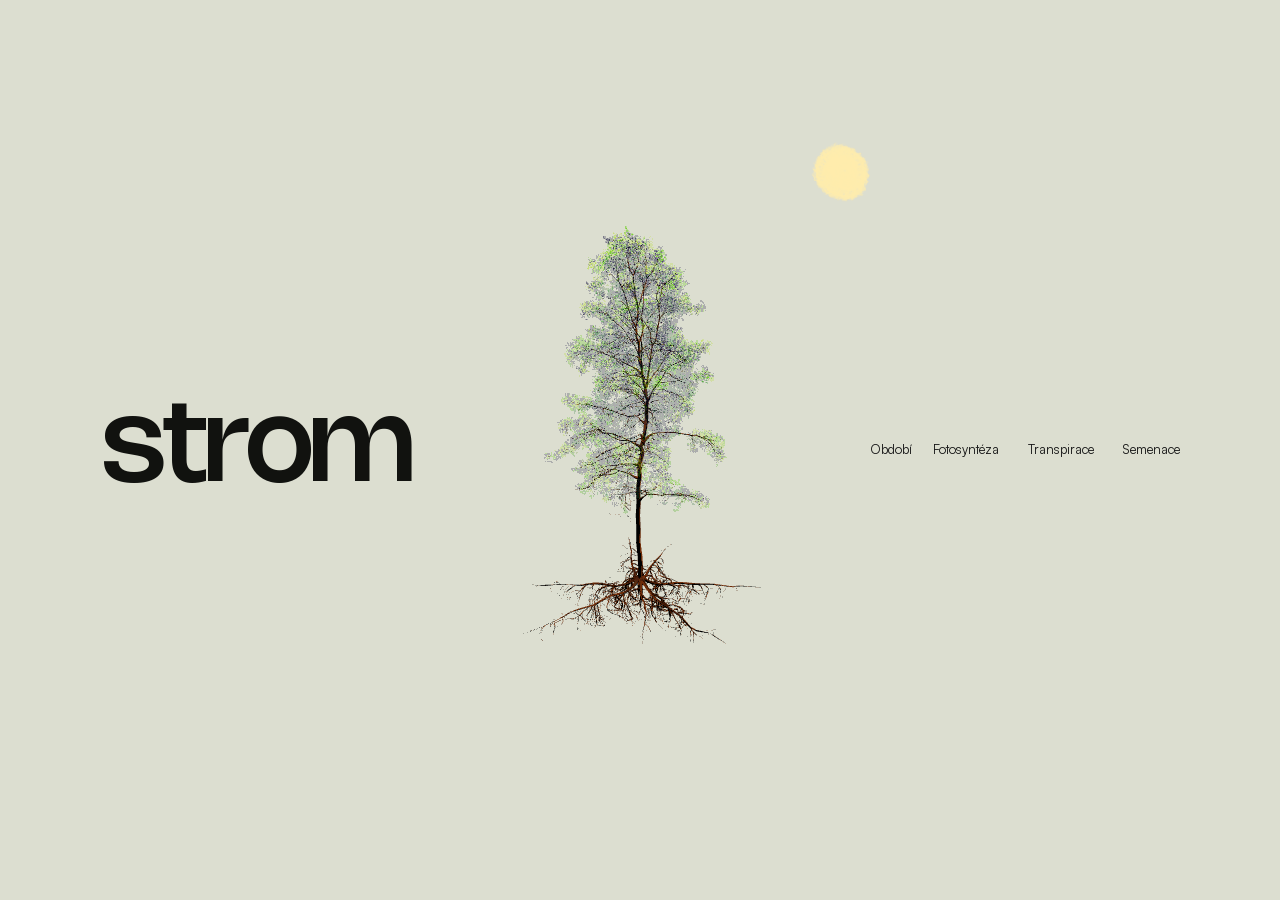
==== commit db83b808: "Refresh stock ring fade CSS and add WebKit mask fallback" ====
--- a/pages_build/web_viewer/index.html
+++ b/pages_build/web_viewer/index.html
@@ -690,7 +690,7 @@
   </style>
   <link rel="stylesheet" href="./kapitoly/chapters.css?v=transpiration-soon-1">
   <link rel="stylesheet" href="./okna/tree_annotations.css?v=ipad-smooth-1">
-  <link rel="stylesheet" href="./okna/element_ui_okna_vzhled.css?v=rolling-fade-1">
+  <link rel="stylesheet" href="./okna/element_ui_okna_vzhled.css?v=rolling-fade-2">
 </head>
 
 <body>
--- a/pages_build/web_viewer/okna/element_ui_okna_vzhled.css
+++ b/pages_build/web_viewer/okna/element_ui_okna_vzhled.css
@@ -472,6 +472,10 @@
 
 .element-ui-stock-history .stock-history-fill {
   fill: var(--flow-accent, var(--ui-topic));
+  -webkit-mask-origin: view-box;
+  -webkit-mask-clip: view-box;
+  -webkit-mask-image: conic-gradient(from var(--stock-history-angle, 0deg) at center,
+    transparent 0deg 45deg, black 360deg);
   mask-origin: view-box;
   mask-clip: view-box;
   mask-image: conic-gradient(from var(--stock-history-angle, 0deg) at center,
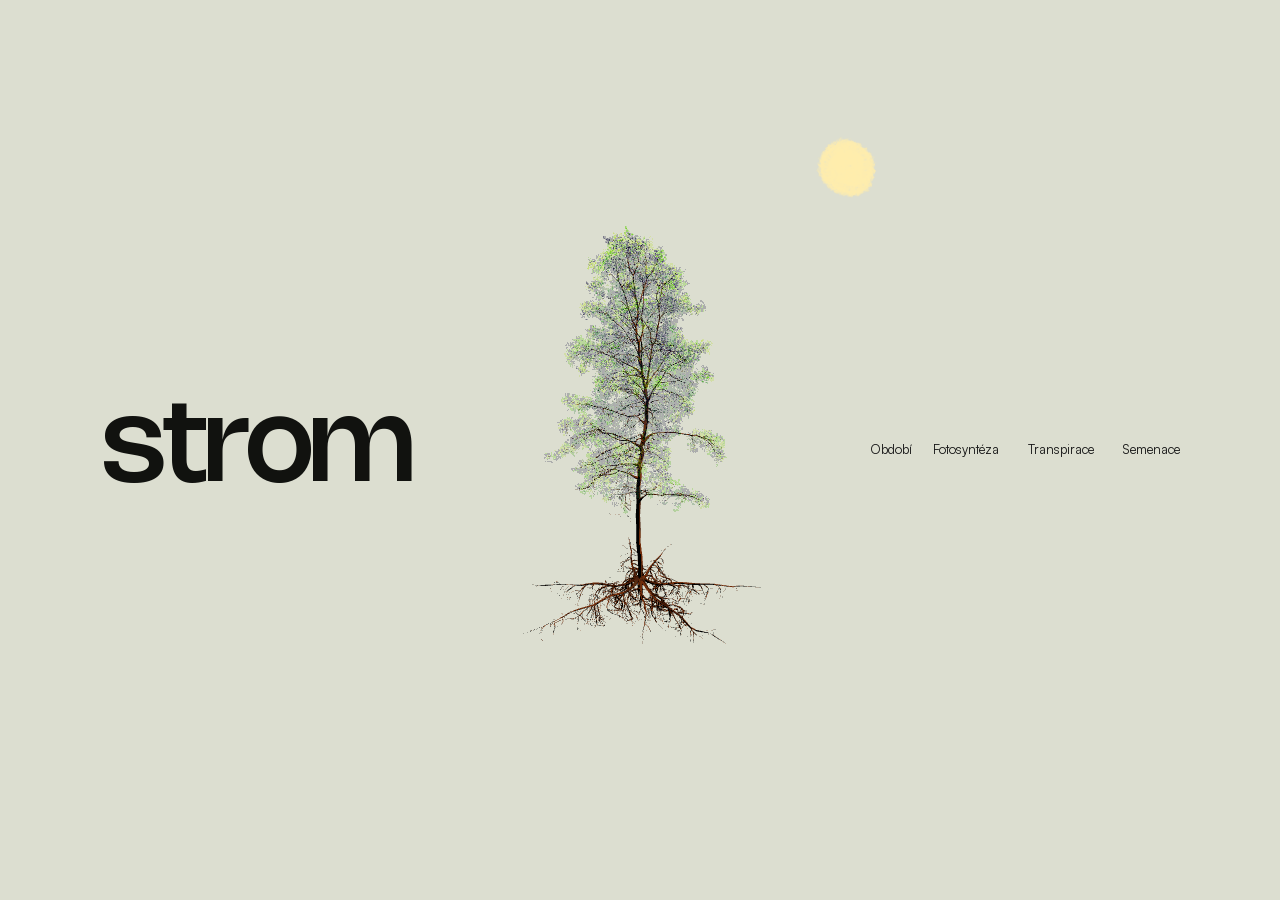
==== commit 0ce6c0cb: "Apply conic fade mask on HTML wrapper for iPad Safari" ====
--- a/pages_build/web_viewer/index.html
+++ b/pages_build/web_viewer/index.html
@@ -690,7 +690,7 @@
   </style>
   <link rel="stylesheet" href="./kapitoly/chapters.css?v=transpiration-soon-1">
   <link rel="stylesheet" href="./okna/tree_annotations.css?v=ipad-smooth-1">
-  <link rel="stylesheet" href="./okna/element_ui_okna_vzhled.css?v=rolling-fade-2">
+  <link rel="stylesheet" href="./okna/element_ui_okna_vzhled.css?v=rolling-fade-3">
 </head>
 
 <body>
@@ -1188,7 +1188,7 @@
     import { createSunClouds } from './vykreslovani/sun_clouds.js?v=2';
     import { createWaterBrushMaterial, addWaterBrushAttributes } from './vykreslovani/water_brush.js?v=highlight-width-3';
     import { TreeEcology, SEASONS, MODEL_MINUTES_PER_SECOND } from './ekologie/tree_ecology.js?v=light-consumption-1';
-    import { createChapters } from './kapitoly/chapters.js?v=water-hectolitres-1';
+    import { createChapters } from './kapitoly/chapters.js?v=rolling-fade-3';
     import { createSeedChapter } from './kapitoly/seed_chapter.js';
     import { createTreeBird } from './vykreslovani/tree_bird.js?v=perch-grid-1';
     import { createSeasonRing } from './obdobi/season_ring.js?v=ipad-smooth-1';
--- a/pages_build/web_viewer/okna/element_ui_okna_vzhled.css
+++ b/pages_build/web_viewer/okna/element_ui_okna_vzhled.css
@@ -470,16 +470,17 @@
   stroke-linecap: round;
 }
 
+.stock-history-fill-layer {
+  position: absolute;
+  inset: 0;
+  pointer-events: none;
+  -webkit-mask-image: conic-gradient(from var(--stock-history-angle, 0deg) at center,
+    transparent 0deg 45deg, black 360deg);
+  mask-image: conic-gradient(from var(--stock-history-angle, 0deg) at center,
+    transparent 0deg 45deg, black 360deg);
+}
 .element-ui-stock-history .stock-history-fill {
   fill: var(--flow-accent, var(--ui-topic));
-  -webkit-mask-origin: view-box;
-  -webkit-mask-clip: view-box;
-  -webkit-mask-image: conic-gradient(from var(--stock-history-angle, 0deg) at center,
-    transparent 0deg 45deg, black 360deg);
-  mask-origin: view-box;
-  mask-clip: view-box;
-  mask-image: conic-gradient(from var(--stock-history-angle, 0deg) at center,
-    transparent 0deg 45deg, black 360deg);
 }
 .element-ui-stock-history .stock-history-needle { stroke-width: 3; }
 .element-ui-stock-history .stock-history-dot { fill: currentColor; }
